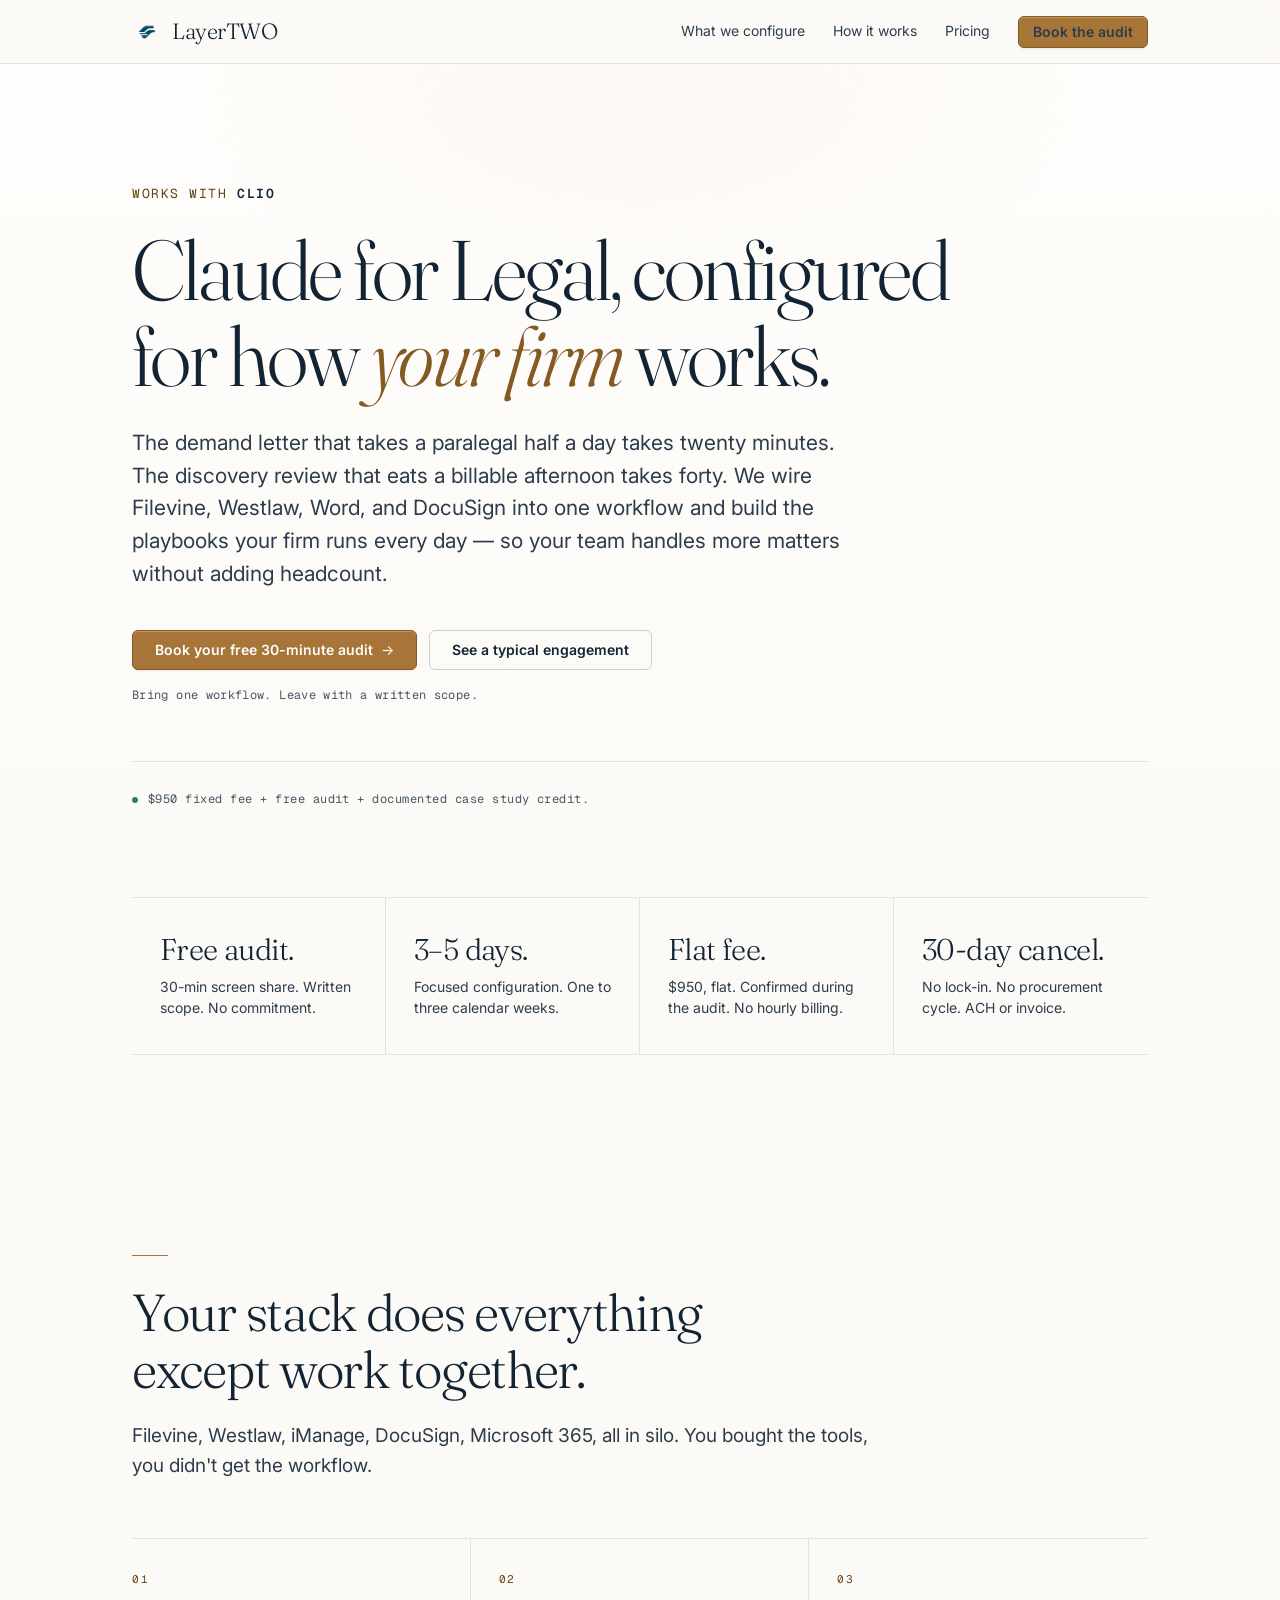
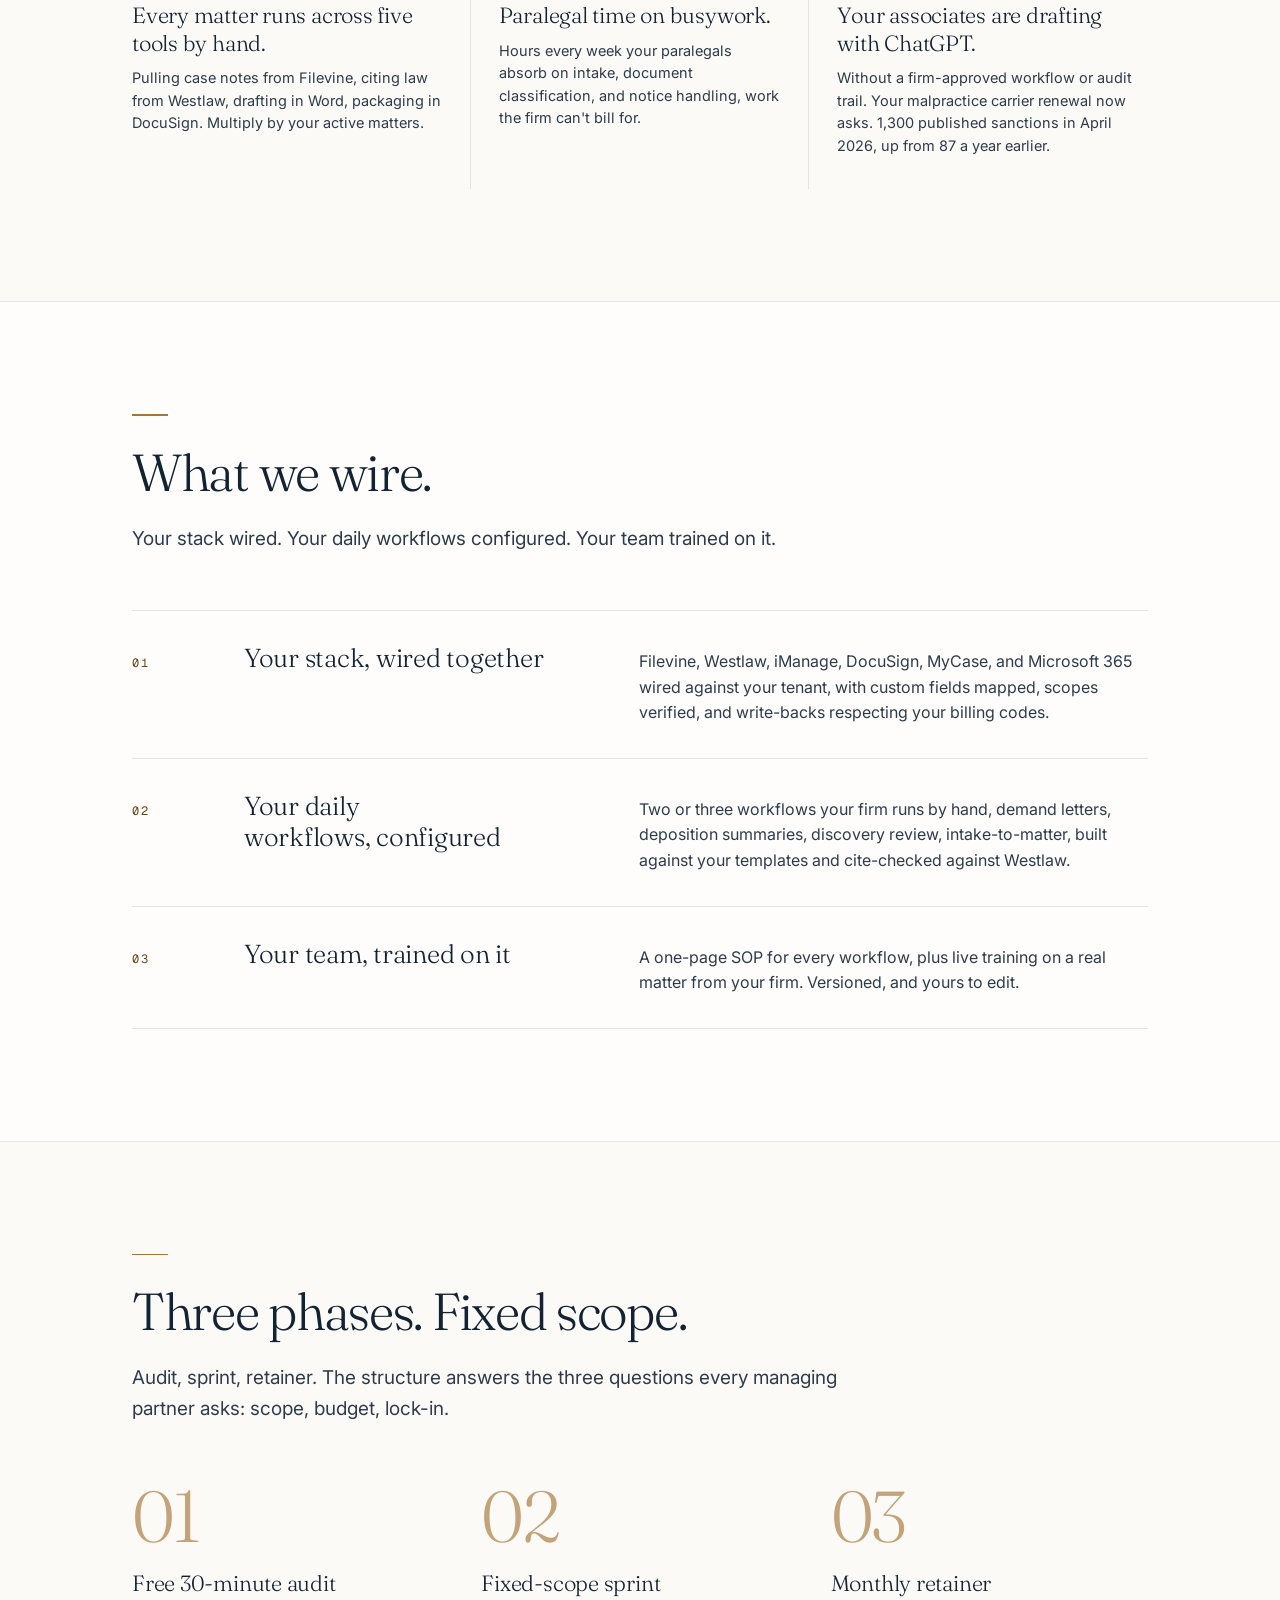
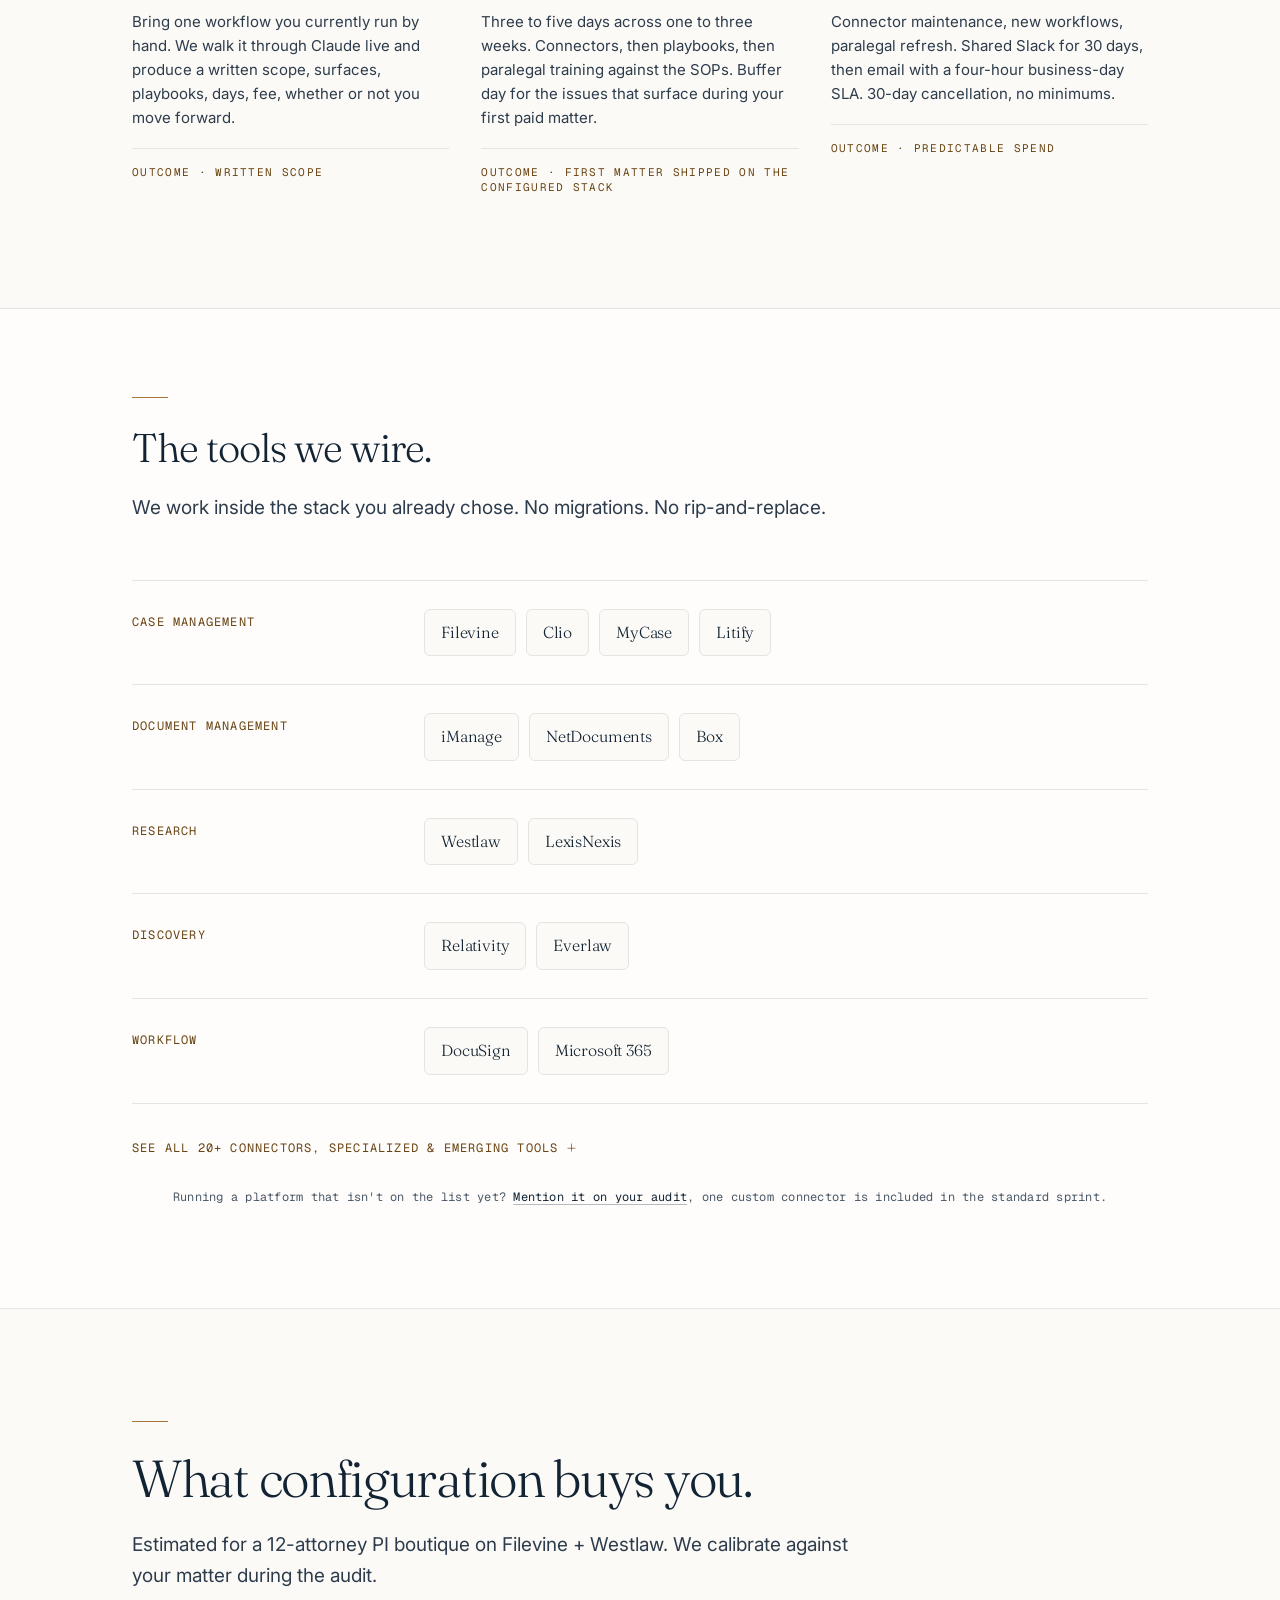
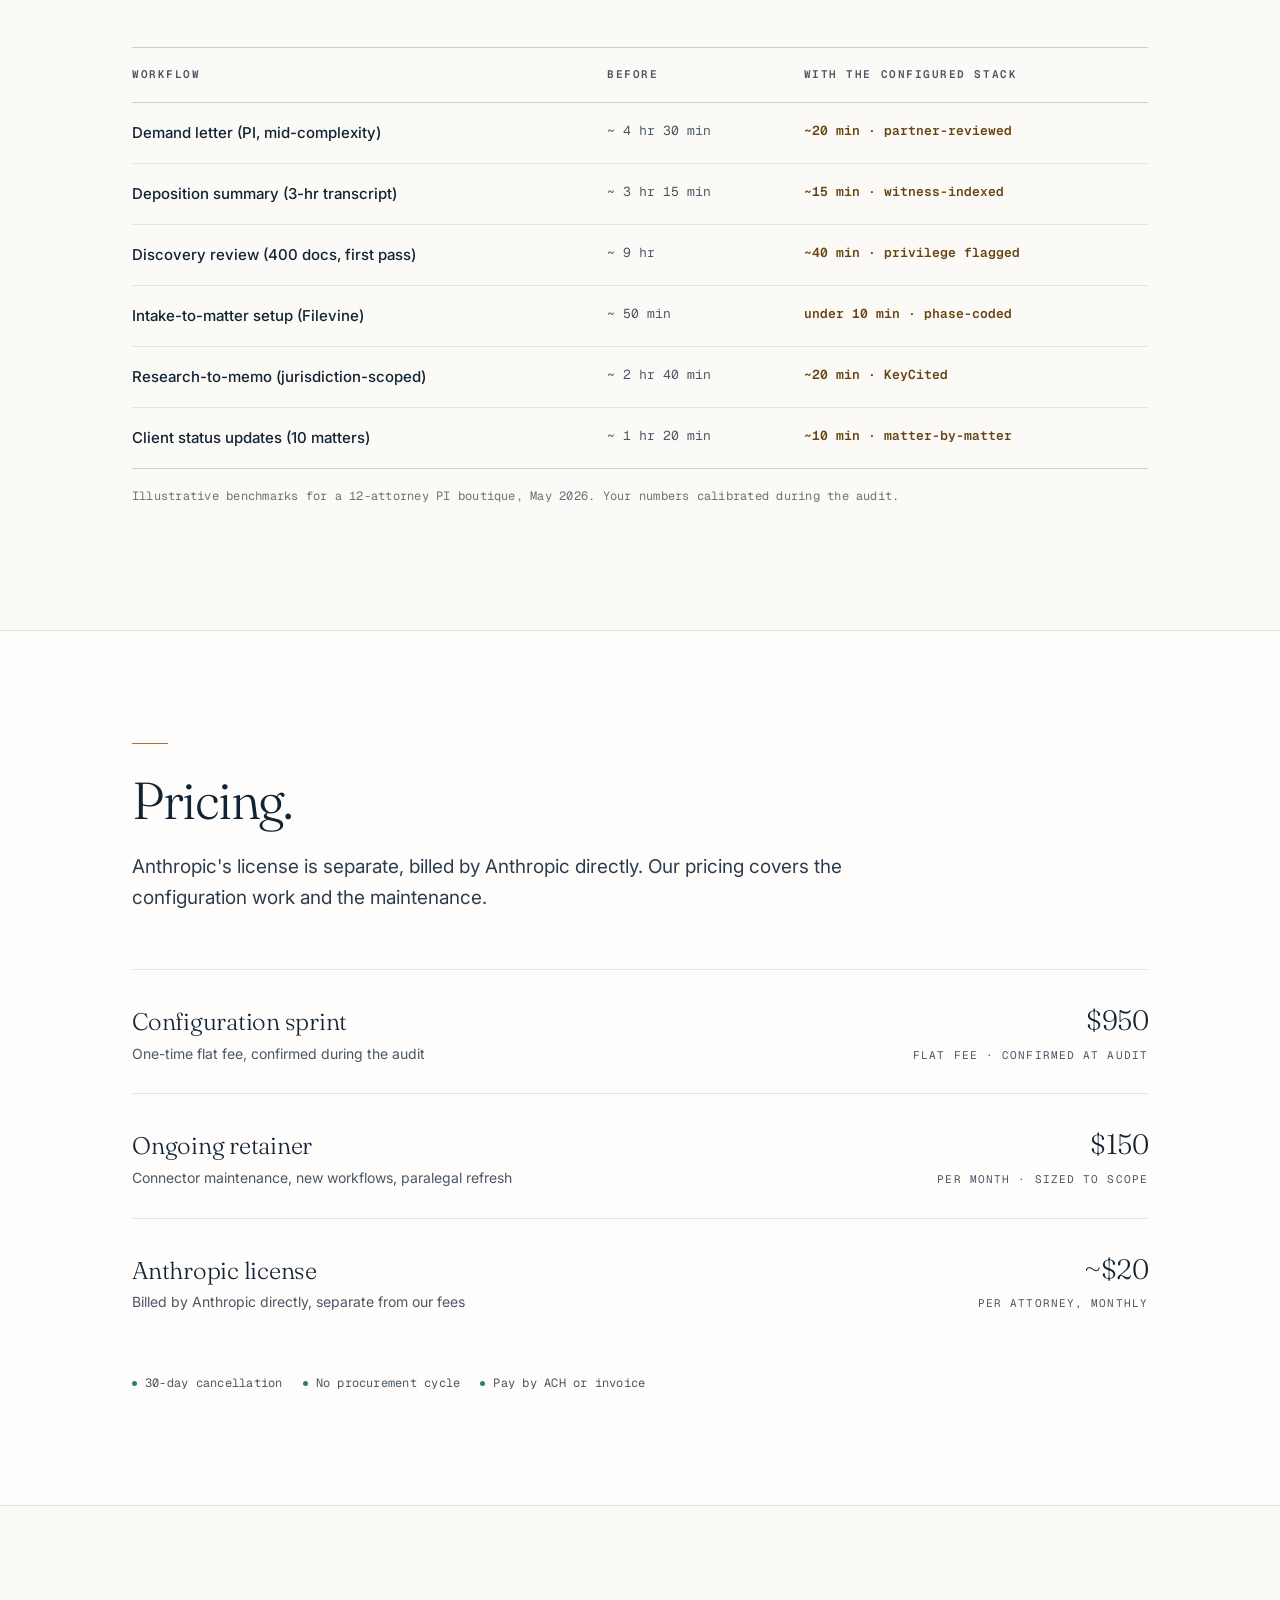
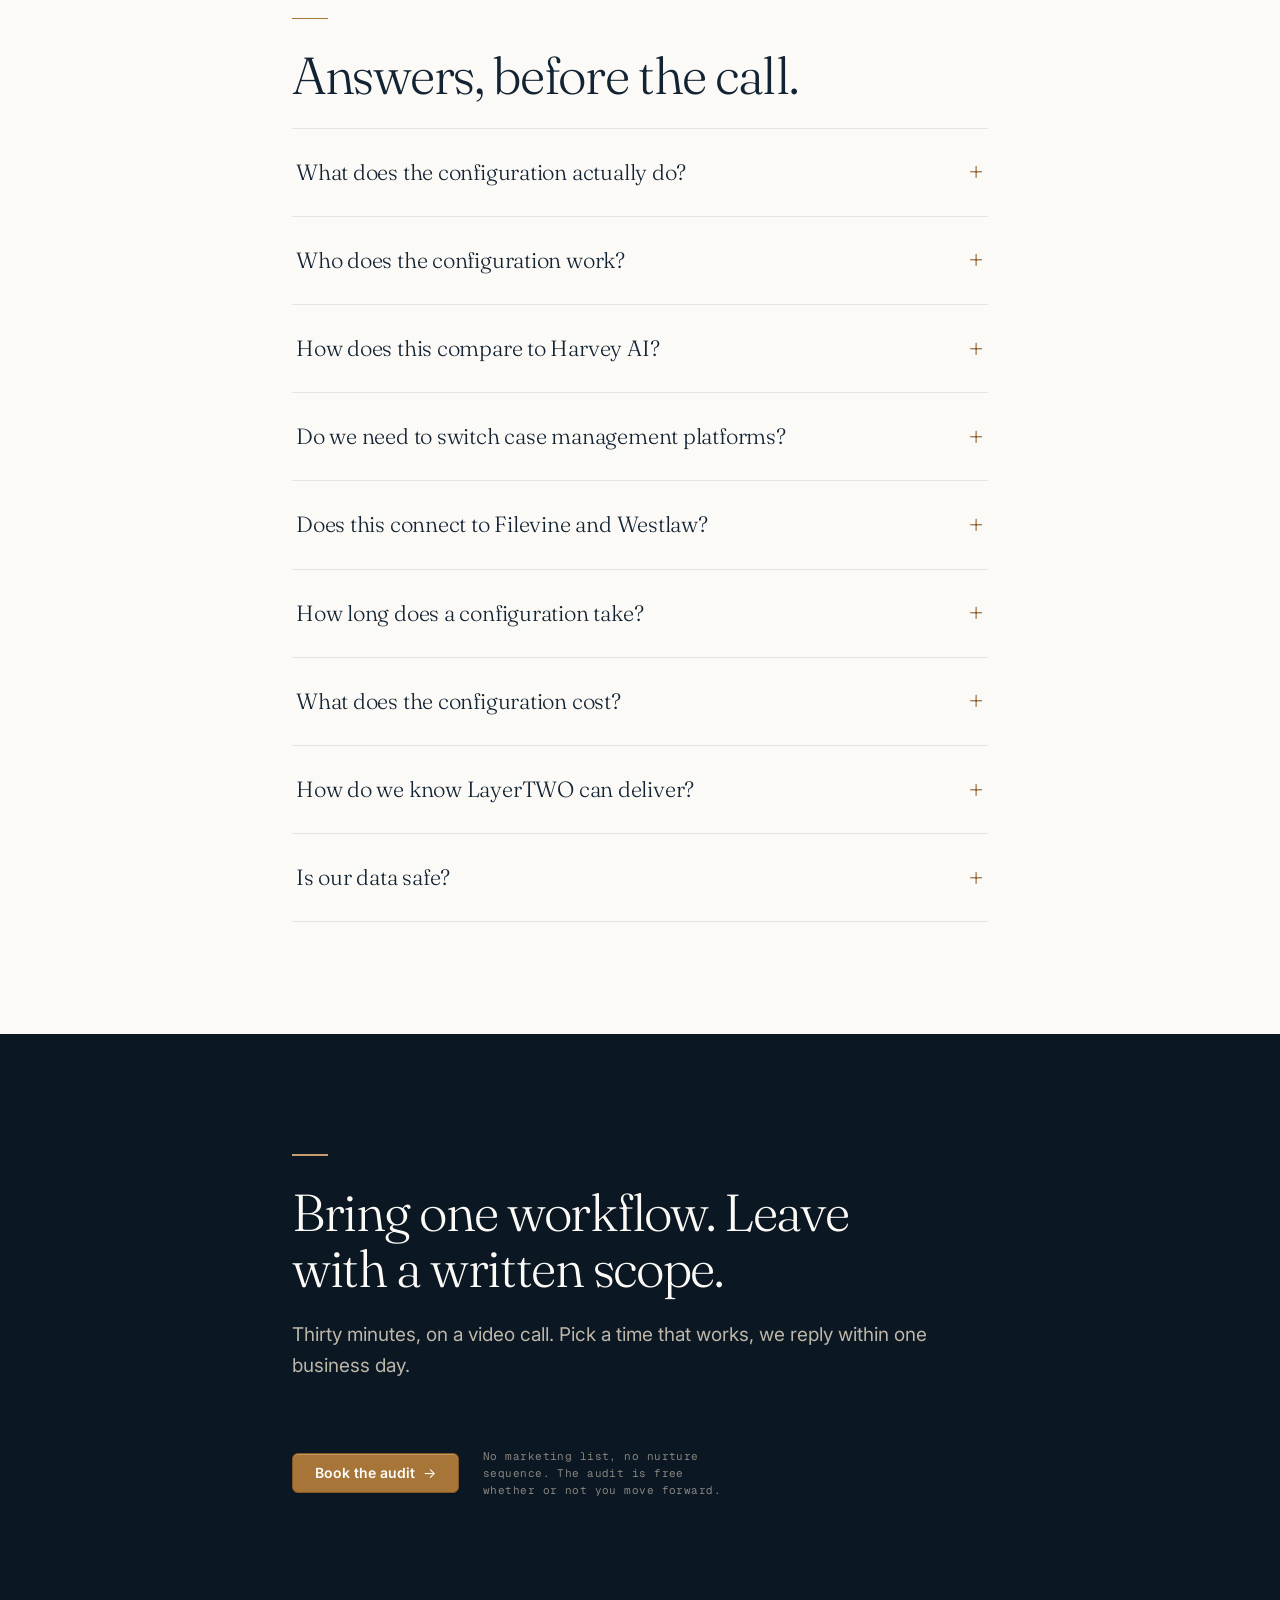
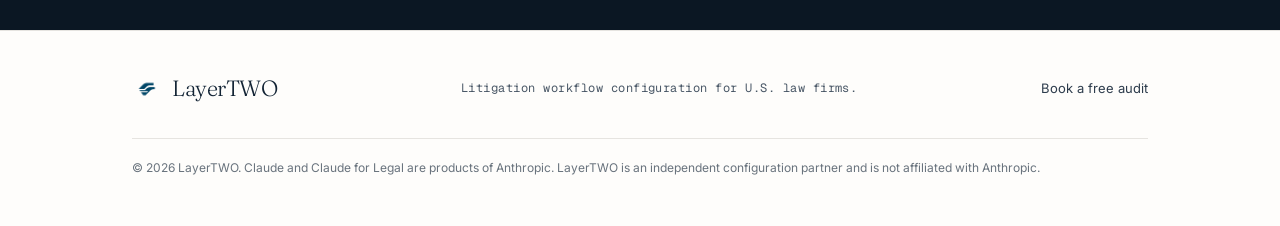
==== index.html @ a4902615 "more copy updates" ====
<!DOCTYPE html>
<html lang="en">
<head>
<meta charset="utf-8">
<meta name="viewport" content="width=device-width, initial-scale=1">

<!-- ============ SEO ============ -->
<title>Claude for Legal · LayerTWO</title>
<meta name="description" content="We configure Filevine, Westlaw, DocuSign, iManage, and Microsoft 365 to run as one workflow for 5–30 attorney firms. Fixed fee. 3–5 days. Free audit.">
<link rel="canonical" href="https://layertwolab.com/">
<link rel="icon" href="assets/Transparent.png" type="image/png">
<link rel="apple-touch-icon" href="assets/TransparentLogo.png">

<!-- Open Graph -->
<meta property="og:type" content="website">
<meta property="og:title" content="Claude Configuration for how your firm works">
<meta property="og:description" content="Five tools, one workflow. We wire your stack and build the playbooks. Fixed fee. Free audit.">
<meta property="og:url" content="https://layertwolab.com/">
<meta property="og:image" content="https://layertwolab.com/assets/Transparent.png">
<meta property="og:site_name" content="LayerTWO">

<!-- Twitter -->
<meta name="twitter:card" content="summary_large_image">
<meta name="twitter:title" content="Claude Configuration for how your firm works">
<meta name="twitter:description" content="Five tools, one workflow. We wire your stack and build the playbooks. Fixed fee. Free audit.">
<meta name="twitter:image" content="https://layertwolab.com/assets/Transparent.png">

<!-- ============ Schema: Service ============ -->
<script type="application/ld+json">
{
  "@context": "https://schema.org",
  "@type": "Service",
  "name": "Litigation workflow configuration",
  "serviceType": "Legal workflow configuration and implementation",
  "provider": { "@type": "Organization", "name": "LayerTWO", "url": "https://layertwolab.com" },
  "areaServed": { "@type": "Country", "name": "United States" },
  "audience": { "@type": "Audience", "audienceType": "U.S. litigation firms, 5–30 attorneys" },
  "description": "Configuration, connector setup, practice-specific playbooks, and paralegal training that wire Filevine, Westlaw, iManage, DocuSign, MyCase, and Microsoft 365 into one workflow.",
  "offers": [
    { "@type": "Offer", "name": "Configuration sprint", "priceSpecification": { "@type": "PriceSpecification", "price": "950", "priceCurrency": "USD" } },
    { "@type": "Offer", "name": "Ongoing retainer", "priceSpecification": { "@type": "UnitPriceSpecification", "minPrice": "150", "maxPrice": "1500", "priceCurrency": "USD", "unitText": "per month" } }
  ]
}
</script>

<!-- ============ Schema: Organization ============ -->
<script type="application/ld+json">
{
  "@context": "https://schema.org",
  "@type": "Organization",
  "name": "LayerTWO",
  "url": "https://layertwolab.com",
  "logo": "https://layertwolab.com/assets/TransparentLogo.png"
}
</script>

<!-- ============ Schema: BreadcrumbList ============ -->
<script type="application/ld+json">
{
  "@context": "https://schema.org",
  "@type": "BreadcrumbList",
  "itemListElement": [
    { "@type": "ListItem", "position": 1, "name": "Home", "item": "https://layertwolab.com/" },
    { "@type": "ListItem", "position": 2, "name": "Litigation workflow configuration", "item": "https://layertwolab.com/" }
  ]
}
</script>

<!-- ============ Schema: FAQPage ============ -->
<script type="application/ld+json">
{
  "@context": "https://schema.org",
  "@type": "FAQPage",
  "mainEntity": [
    { "@type": "Question", "name": "What does the configuration actually do?", "acceptedAnswer": { "@type": "Answer", "text": "We turn Anthropic's $20-per-seat Claude for Legal into a tool your paralegal can run without training: MCP connectors wired into Filevine, Westlaw, iManage, DocuSign, and Microsoft 365; written playbooks for the workflows your firm runs by hand; and a one-page SOP per playbook." } },
    { "@type": "Question", "name": "Who does the configuration work?", "acceptedAnswer": { "@type": "Answer", "text": "We do. We are a configuration shop, not a software reseller. Engagements are scoped, paid by the firm, and run by people who have wired MCP connectors into Filevine and Westlaw before. No procurement cycle, no six-figure statement of work." } },
    { "@type": "Question", "name": "How does this compare to Harvey AI?", "acceptedAnswer": { "@type": "Answer", "text": "Harvey is roughly $1,200 per seat per month and sells into AmLaw 200 firms. Claude for Legal is roughly $20 per seat per month — a 98 percent price collapse — and ships with native MCP connectors small firms can configure. Comparable reasoning. Different economics." } },
    { "@type": "Question", "name": "Do we need to switch case management platforms?", "acceptedAnswer": { "@type": "Answer", "text": "No. Claude reads from your existing Filevine, Clio, MyCase, or Litify through MCP connectors and writes back to the same matter. Nothing migrates. Your matter structure, billing codes, and retention policy stay where they are. We work inside Filevine, Clio, MyCase, or Litify. If you run something else, mention it on the audit — one custom connector is included in the standard sprint." } },
    { "@type": "Question", "name": "Does this connect to Filevine and Westlaw?", "acceptedAnswer": { "@type": "Answer", "text": "Yes. Both ship as native MCP connectors. Filevine surfaces matters, contacts, and custom field data; Westlaw surfaces citations, KeyCite results, and case content. We configure both during the sprint and combine them into playbooks — a Filevine-sourced demand letter, cite-checked against Westlaw, formatted to your template." } },
    { "@type": "Question", "name": "How long does a configuration take?", "acceptedAnswer": { "@type": "Answer", "text": "Three to five focused days, spread across one to three weeks. Day one: audit and connectors. Days two and three: playbooks. Day four: paralegal training against the SOPs. Day five: buffer for the issues that surface during the first paid matter." } },
    { "@type": "Question", "name": "What does the configuration cost?", "acceptedAnswer": { "@type": "Answer", "text": "Configuration sprint: a $950 flat fee, confirmed during the free audit. The Anthropic license is separate (~$20 per attorney per month, billed by Anthropic). Ongoing retainer: $150 to $1,500 per month. 30-day cancellation. No lock-in." } },
    { "@type": "Question", "name": "How do we know LayerTWO can deliver?", "acceptedAnswer": { "@type": "Answer", "text": "We are pre-revenue and honest about it. First 5 firms get the configuration sprint at $950 fixed + a free audit + a documented case study credit. If we don't deliver to the scope agreed during the audit, you don't pay." } },
    { "@type": "Question", "name": "Is our data safe?", "acceptedAnswer": { "@type": "Answer", "text": "Anthropic's enterprise terms exclude your prompts and documents from model training, encrypt data in transit and at rest, and support zero-retention mode. MCP connectors respect folder-level permissions, including ethical walls. We document the access boundaries in the SOP we hand off." } }
  ]
}
</script>

<!-- Fonts + design system -->
<link rel="stylesheet" href="colors_and_type.css">

<style>
  *, *::before, *::after { box-sizing: border-box; }
  html { scroll-behavior: smooth; }
  body { margin: 0; }

  a { color: var(--fg-1); text-decoration: none; }
  a.inline-link { text-decoration: underline; text-decoration-color: oklch(0.25 0.04 250 / 0.3); text-underline-offset: 3px; }
  a.inline-link:hover { text-decoration-color: var(--fg-1); }

  .container { width: 100%; max-width: 1080px; margin: 0 auto; padding: 0 32px; }
  .container-narrow { width: 100%; max-width: 760px; margin: 0 auto; padding: 0 32px; }

  /* ---------- Top nav ---------- */
  .site-nav {
    position: sticky; top: 0; z-index: 50;
    background: oklch(0.985 0.005 85 / 0.85);
    backdrop-filter: saturate(140%) blur(10px);
    -webkit-backdrop-filter: saturate(140%) blur(10px);
    border-bottom: 1px solid var(--border-soft);
  }
  .site-nav .inner {
    display: flex; align-items: center; justify-content: space-between;
    padding: 14px 32px; max-width: 1080px; margin: 0 auto;
  }
  .brand { display: inline-flex; align-items: center; gap: 10px; }
  .brand-logo { width: 30px; height: 30px; border-radius: 6px; display: block; }
  .brand-name {
    font-family: var(--font-serif); font-weight: 300; font-size: 22px;
    letter-spacing: -0.02em; color: var(--fg-1);
  }
  .nav-links { display: flex; align-items: center; gap: 28px; }
  .nav-links a { font-size: 14px; color: var(--fg-2); }
  .nav-links a:hover { color: var(--fg-1); }

  /* ---------- Buttons ---------- */
  .btn {
    display: inline-flex; align-items: center; gap: 8px;
    font-family: var(--font-sans); font-size: 14px; font-weight: 600;
    padding: 12px 22px; border-radius: 6px; cursor: pointer;
    border: 1px solid transparent; transition: all 180ms var(--ease-standard);
    line-height: 1;
  }
  .btn-primary {
    background: var(--brass-500); color: var(--ivory-50);
    border-color: var(--brass-600);
    box-shadow: 0 1px 2px rgba(0,0,0,.08), inset 0 1px 0 oklch(0.85 0.06 70 / .4);
  }
  .btn-primary:hover { background: var(--brass-600); border-color: var(--brass-700); }
  .btn-primary:focus-visible { outline: none; box-shadow: var(--shadow-focus), 0 1px 2px rgba(0,0,0,.08); }
  .btn-ghost { background: transparent; color: var(--fg-1); border-color: var(--border-strong); }
  .btn-ghost:hover { background: var(--muted); }
  .btn-sm { font-size: 13px; padding: 8px 14px; }
  .btn .arrow { font-family: var(--font-sans); font-weight: 400; }

  /* ---------- Hero — single column, typographic ---------- */
  .hero {
    padding: 120px 0 88px;
    position: relative;
    text-align: left;
  }
  .hero::before {
    content: ""; position: absolute; inset: 0;
    background:
      radial-gradient(60% 50% at 50% 0%, oklch(0.92 0.04 70 / 0.18), transparent 60%),
      linear-gradient(180deg, var(--paper) 0%, var(--background) 100%);
    z-index: -1;
  }
  h1.hero-h1 {
    font-family: var(--font-serif); font-weight: 300;
    font-size: clamp(48px, 6.6vw, 88px);
    line-height: 1.02; letter-spacing: -0.03em;
    color: var(--fg-1); margin: 0 0 28px;
    max-width: 17ch; text-wrap: balance;
  }
  h1.hero-h1 em {
    font-style: italic; color: var(--brass-600); font-weight: 300;
  }
  .hero-kicker {
    font-family: var(--font-mono); font-size: 13px;
    letter-spacing: 0.12em; text-transform: uppercase;
    color: var(--brass-700); margin: 0 0 22px;
  }
  .hero-kicker .rotator {
    display: inline-block;
    color: var(--fg-1); font-weight: 600;
    transition: opacity 260ms var(--ease-standard);
  }
  .hero-kicker .rotator.is-fading { opacity: 0; }
  .hero-sub {
    font-size: 21px; line-height: 1.55; color: var(--fg-2);
    max-width: 56ch; margin: 0 0 40px;
  }
  .hero-ctas { display: flex; flex-wrap: wrap; gap: 12px; align-items: center; }
  .hero-cta-note {
    margin: 16px 0 0;
    font-family: var(--font-mono); font-size: 12px;
    color: var(--fg-3); letter-spacing: 0.03em;
  }
  .hero-trust {
    margin-top: 56px;
    padding-top: 28px;
    border-top: 1px solid var(--border-soft);
    font-family: var(--font-mono); font-size: 12px;
    color: var(--fg-3); letter-spacing: 0.04em;
    display: flex; gap: 10px; align-items: center; flex-wrap: wrap;
  }
  .hero-trust .pip { width: 6px; height: 6px; background: var(--emerald-500); border-radius: 50%; }

  /* ---------- Quiet stat strip ---------- */
  .stats {
    padding: 0 0 88px;
  }
  .stats .grid {
    display: grid; grid-template-columns: repeat(4, 1fr);
    gap: 0;
    border-top: 1px solid var(--border-soft);
    border-bottom: 1px solid var(--border-soft);
  }
  .stat {
    padding: 36px 28px;
    border-right: 1px solid var(--border-soft);
    display: flex; flex-direction: column; gap: 10px;
  }
  .stat:last-child { border-right: 0; }
  .stat-num {
    font-family: var(--font-serif); font-weight: 300;
    font-size: 56px; line-height: 1; letter-spacing: -0.03em;
    color: var(--fg-1);
  }
  .stat-num .unit { font-size: 22px; color: var(--brass-600); margin-left: 4px; }
  .stat-title {
    font-family: var(--font-serif); font-weight: 300;
    font-size: 30px; line-height: 1.05; letter-spacing: -0.02em;
    color: var(--fg-1);
  }
  .stat-label { font-size: 14px; line-height: 1.5; color: var(--fg-2); max-width: 26ch; }

  /* ---------- Section header ---------- */
  section { padding: 112px 0; }
  .section-mark {
    width: 36px; height: 1.5px;
    background: var(--brass-500);
    margin-bottom: 28px;
  }
  h2.section-h {
    font-family: var(--font-serif); font-weight: 300;
    font-size: clamp(34px, 4.2vw, 52px); line-height: 1.08;
    letter-spacing: -0.025em; color: var(--fg-1);
    margin: 0 0 24px; max-width: 22ch;
    text-wrap: balance;
  }
  .section-sub {
    font-size: 19px; line-height: 1.6; color: var(--fg-2);
    max-width: 60ch; margin: 0 0 56px;
  }

  /* ---------- Pain ---------- */
  #problem .pain-text p {
    font-size: 19px; line-height: 1.6; color: var(--fg-2);
    margin: 0 0 56px; max-width: 64ch;
  }
  .pain-list {
    display: grid; grid-template-columns: repeat(3, 1fr); gap: 0;
    border-top: 1px solid var(--border-soft);
    list-style: none; margin: 0; padding: 0;
  }
  .pain-item {
    padding: 32px 28px;
    border-right: 1px solid var(--border-soft);
  }
  .pain-item:first-child { padding-left: 0; }
  .pain-item:last-child { border-right: 0; padding-right: 0; }
  .pain-item .num {
    font-family: var(--font-mono); font-size: 11px;
    color: var(--brass-700); letter-spacing: 0.14em;
    text-transform: uppercase; margin-bottom: 14px;
  }
  .pain-item h4 {
    font-family: var(--font-serif); font-weight: 300;
    font-size: 22px; line-height: 1.25; letter-spacing: -0.01em;
    color: var(--fg-1); margin: 0 0 10px;
  }
  .pain-item p {
    font-size: 14.5px; line-height: 1.55; color: var(--fg-2); margin: 0;
  }

  /* ---------- What we configure ---------- */
  #what { background: var(--paper); border-top: 1px solid var(--border-soft); border-bottom: 1px solid var(--border-soft); }
  .config-list {
    display: flex; flex-direction: column;
    border-top: 1px solid var(--border-soft);
  }
  .config-row {
    display: grid; grid-template-columns: 80px 1fr 1.4fr;
    gap: 32px;
    padding: 32px 0;
    border-bottom: 1px solid var(--border-soft);
    align-items: baseline;
  }
  .config-row .num {
    font-family: var(--font-mono); font-size: 12px;
    color: var(--brass-700); letter-spacing: 0.14em;
    text-transform: uppercase; padding-top: 6px;
  }
  .config-row h3 {
    font-family: var(--font-serif); font-weight: 300;
    font-size: 26px; line-height: 1.2; letter-spacing: -0.01em;
    color: var(--fg-1); margin: 0;
    text-wrap: balance;
  }
  .config-row p {
    font-size: 16px; line-height: 1.6; color: var(--fg-2); margin: 0;
  }

  /* ---------- How it works ---------- */
  .steps {
    display: grid; grid-template-columns: repeat(3, 1fr); gap: 32px;
  }
  .step { padding: 0; }
  .step-num {
    font-family: var(--font-serif); font-weight: 300;
    font-size: 72px; line-height: 1; color: var(--brass-500);
    letter-spacing: -0.03em; opacity: 0.65;
    margin-bottom: 18px;
  }
  .step h3 {
    font-family: var(--font-serif); font-weight: 300; font-size: 22px;
    line-height: 1.25; letter-spacing: -0.01em;
    margin: 0 0 12px; color: var(--fg-1);
  }
  .step p {
    font-size: 15px; line-height: 1.6; color: var(--fg-2); margin: 0 0 18px;
  }
  .step .meta {
    font-family: var(--font-mono); font-size: 11px;
    text-transform: uppercase; letter-spacing: 0.12em; color: var(--brass-700);
    padding-top: 16px; border-top: 1px solid var(--border-soft);
  }

  /* ---------- Stacks / connectors ---------- */
  #stacks { padding: 88px 0; background: var(--paper); border-top: 1px solid var(--border-soft); border-bottom: 1px solid var(--border-soft); }
  .connector-groups {
    display: flex; flex-direction: column;
    margin: 24px 0 28px;
  }
  .connector-group {
    display: grid; grid-template-columns: 260px 1fr; gap: 32px;
    padding: 28px 0;
    border-top: 1px solid var(--border-soft);
    align-items: start;
  }
  .connector-group:last-child { border-bottom: 1px solid var(--border-soft); }
  .connector-cat {
    font-family: var(--font-mono); font-size: 12px;
    text-transform: uppercase; letter-spacing: 0.1em;
    color: var(--brass-700); line-height: 1.5; padding-top: 4px;
  }
  .connector-tiles { display: flex; flex-wrap: wrap; gap: 10px; }
  .connector-tiles .pill {
    font-family: var(--font-serif); font-weight: 300; font-size: 16px;
    color: var(--fg-1); letter-spacing: -0.01em;
    padding: 10px 16px; border-radius: 6px;
    border: 1px solid var(--border-soft); background: var(--background);
  }
  .more-connectors { margin: 4px 0 28px; }
  .more-connectors > summary {
    list-style: none; cursor: pointer;
    display: inline-flex; align-items: center; gap: 8px;
    font-family: var(--font-mono); font-size: 12px;
    text-transform: uppercase; letter-spacing: 0.1em;
    color: var(--brass-700);
  }
  .more-connectors > summary::-webkit-details-marker { display: none; }
  .more-connectors > summary::after {
    content: "+"; font-family: var(--font-serif); font-weight: 300;
    font-size: 20px; line-height: 1; color: var(--brass-600);
  }
  .more-connectors[open] > summary::after { content: "−"; }
  .more-connectors .more-intro {
    font-family: var(--font-mono); font-size: 12px; color: var(--fg-3);
    letter-spacing: 0.02em; line-height: 1.55; margin: 18px 0 0; max-width: 64ch;
  }
  .more-connectors .connector-groups { margin: 12px 0 0; }
  .stack-note {
    font-family: var(--font-mono); font-size: 12px; color: var(--fg-3);
    text-align: center; letter-spacing: 0.02em;
  }
  .stack-note a { color: var(--fg-1); text-decoration: underline; text-decoration-color: oklch(0.25 0.04 250 / 0.3); text-underline-offset: 3px; }

  /* ---------- Before / after ---------- */
  .ba-table {
    width: 100%; border-collapse: collapse;
    background: transparent; border-top: 1px solid var(--border);
    border-bottom: 1px solid var(--border);
  }
  .ba-table th, .ba-table td {
    text-align: left; padding: 18px 0; vertical-align: top;
    border-bottom: 1px solid var(--border-soft);
  }
  .ba-table th:not(:first-child), .ba-table td:not(:first-child) { padding-left: 24px; }
  .ba-table thead th {
    font-family: var(--font-mono); font-size: 11px;
    text-transform: uppercase; letter-spacing: 0.14em;
    color: var(--fg-3); font-weight: 600; border-bottom: 1px solid var(--border);
  }
  .ba-table tbody tr:last-child td { border-bottom: 0; }
  .ba-workflow { font-weight: 500; color: var(--fg-1); font-size: 15px; }
  .ba-before { color: var(--fg-3); font-family: var(--font-mono); font-size: 13px; }
  .ba-after  { color: var(--brass-700); font-family: var(--font-mono); font-size: 13px; font-weight: 600; }
  .ba-note { font-family: var(--font-mono); font-size: 12px; color: var(--fg-muted); margin-top: 18px; letter-spacing: 0.02em; }

  /* ---------- Pricing ---------- */
  #pricing { background: var(--paper); border-top: 1px solid var(--border-soft); border-bottom: 1px solid var(--border-soft); }
  .price-list {
    border-top: 1px solid var(--border-soft);
  }
  .price-row {
    display: grid; grid-template-columns: 1.4fr 1fr;
    padding: 28px 0;
    border-bottom: 1px solid var(--border-soft);
    align-items: baseline; gap: 24px;
  }
  .price-row:last-child { border-bottom: 0; }
  .price-name {
    font-family: var(--font-serif); font-weight: 300; font-size: 24px;
    line-height: 1.2; letter-spacing: -0.01em;
    color: var(--fg-1); margin: 0 0 6px;
  }
  .price-desc { font-size: 14px; color: var(--fg-3); }
  .price-num {
    font-family: var(--font-serif); font-weight: 300; font-size: 28px;
    color: var(--fg-1); letter-spacing: -0.02em; white-space: nowrap;
    text-align: right;
  }
  .price-unit { font-family: var(--font-mono); font-size: 11px; color: var(--fg-3); text-transform: uppercase; letter-spacing: 0.1em; text-align: right; margin-top: 4px; }
  .pricing-fine {
    margin-top: 32px; font-family: var(--font-mono); font-size: 12px;
    color: var(--fg-3); letter-spacing: 0.02em;
    display: flex; gap: 20px; flex-wrap: wrap;
  }
  .pricing-fine span { display: inline-flex; align-items: center; gap: 8px; }
  .pricing-fine .pip { width: 5px; height: 5px; border-radius: 50%; background: var(--emerald-500); }

  /* ---------- FAQ ---------- */
  .faq details {
    border-top: 1px solid var(--border-soft);
    padding: 26px 4px;
  }
  .faq details:last-of-type { border-bottom: 1px solid var(--border-soft); }
  .faq summary {
    list-style: none; cursor: pointer;
    display: flex; justify-content: space-between; align-items: center; gap: 16px;
    font-family: var(--font-serif); font-weight: 300; font-size: 22px;
    letter-spacing: -0.01em; color: var(--fg-1);
  }
  .faq summary::-webkit-details-marker { display: none; }
  .faq summary::after {
    content: "+"; font-family: var(--font-serif); font-weight: 300;
    font-size: 30px; line-height: 1; color: var(--brass-600);
    transition: transform 180ms var(--ease-standard);
  }
  .faq details[open] summary::after { content: "−"; }
  .faq details p {
    font-size: 16px; line-height: 1.65; color: var(--fg-2);
    margin: 14px 0 0; max-width: 70ch;
  }

  /* ---------- CTA / Book ---------- */
  #book { background: var(--navy-500); color: var(--ivory-100); padding: 120px 0; }
  #book h2 { color: var(--ivory-100); }
  #book .section-sub { color: oklch(0.78 0.02 85); }
  #book .section-mark { background: var(--brass-300); }
  .book-foot {
    display: flex; align-items: center; gap: 24px; margin-top: 16px; flex-wrap: wrap;
  }
  .book-foot .small {
    font-family: var(--font-mono); font-size: 11px;
    color: oklch(0.62 0.01 85); letter-spacing: 0.04em;
    max-width: 36ch; line-height: 1.55;
  }

  /* ---------- Footer ---------- */
  footer.site-foot {
    background: var(--paper); border-top: 1px solid var(--border-soft);
    padding: 36px 0;
  }
  footer.site-foot .inner {
    display: flex; justify-content: space-between; align-items: center; gap: 24px;
    flex-wrap: wrap;
  }
  .foot-tag {
    font-family: var(--font-mono); font-size: 12px; color: var(--fg-3);
    letter-spacing: 0.04em;
  }
  .foot-links { display: flex; gap: 22px; }
  .foot-links a { font-size: 13px; color: var(--fg-2); }
  .foot-disclaimer {
    border-top: 1px solid var(--border-soft); margin-top: 28px; padding-top: 20px;
    font-size: 12px; line-height: 1.55; color: var(--fg-muted);
  }

  /* ---------- Responsive ---------- */
  @media (max-width: 900px) {
    section { padding: 80px 0; }
    .hero { padding: 72px 0 56px; }
    h1.hero-h1 { max-width: 100%; }
    .stats .grid { grid-template-columns: 1fr; }
    .stat { border-right: 0; border-bottom: 1px solid var(--border-soft); }
    .stat:last-child { border-bottom: 0; }
    .pain-list { grid-template-columns: 1fr; border-top: 0; }
    .pain-item { border-right: 0; border-bottom: 1px solid var(--border-soft); padding: 24px 0; }
    .pain-item:last-child { border-bottom: 0; }
    .config-row { grid-template-columns: 60px 1fr; gap: 16px; }
    .config-row p { grid-column: span 2; }
    .steps { grid-template-columns: 1fr; gap: 48px; }
    .connector-group { grid-template-columns: 1fr; gap: 14px; }
    .price-row { grid-template-columns: 1fr; gap: 6px; }
    .price-num, .price-unit { text-align: left; }
    .ba-table th:nth-child(2), .ba-table td:nth-child(2) { display: none; }
    .nav-links a:not(.btn) { display: none; }
    .container, .container-narrow { padding: 0 20px; }
    .site-nav .inner { padding: 12px 20px; }
    #book { padding: 80px 0; }
  }
</style>

<!-- PostHog analytics -->
<script>
    !function(t,e){var o,n,p,r;e.__SV||(window.posthog && window.posthog.__loaded)||(window.posthog=e,e._i=[],e.init=function(i,s,a){function g(t,e){var o=e.split(".");2==o.length&&(t=t[o[0]],e=o[1]),t[e]=function(){t.push([e].concat(Array.prototype.slice.call(arguments,0)))}}(p=t.createElement("script")).type="text/javascript",p.crossOrigin="anonymous",p.async=!0,p.src=s.api_host.replace(".i.posthog.com","-assets.i.posthog.com")+"/static/array.js",(r=t.getElementsByTagName("script")[0]).parentNode.insertBefore(p,r);var u=e;for(void 0!==a?u=e[a]=[]:a="posthog",u.people=u.people||[],u.toString=function(t){var e="posthog";return"posthog"!==a&&(e+="."+a),t||(e+=" (stub)"),e},u.people.toString=function(){return u.toString(1)+".people (stub)"},o="Mi Ri init Vi Gi Rr Wi Ji Bi capture calculateEventProperties tn register register_once register_for_session unregister unregister_for_session an getFeatureFlag getFeatureFlagPayload getFeatureFlagResult isFeatureEnabled reloadFeatureFlags updateFlags updateEarlyAccessFeatureEnrollment getEarlyAccessFeatures on onFeatureFlags onSurveysLoaded onSessionId getSurveys getActiveMatchingSurveys renderSurvey displaySurvey cancelPendingSurvey canRenderSurvey canRenderSurveyAsync un identify setPersonProperties group resetGroups setPersonPropertiesForFlags resetPersonPropertiesForFlags setGroupPropertiesForFlags resetGroupPropertiesForFlags reset setIdentity clearIdentity get_distinct_id getGroups get_session_id get_session_replay_url alias set_config startSessionRecording stopSessionRecording sessionRecordingStarted captureException addExceptionStep captureLog startExceptionAutocapture stopExceptionAutocapture loadToolbar get_property getSessionProperty nn Xi createPersonProfile setInternalOrTestUser sn Hi cn opt_in_capturing opt_out_capturing has_opted_in_capturing has_opted_out_capturing get_explicit_consent_status is_capturing clear_opt_in_out_capturing Ki debug Lr rn getPageViewId captureTraceFeedback captureTraceMetric Di".split(" "),n=0;n<o.length;n++)g(u,o[n]);e._i.push([i,s,a])},e.__SV=1)}(document,window.posthog||[]);
    posthog.init('phc_nw96c37YfKzUNJXPJCf8eE5BgDKAuSkrhLrcvzyV47q2', {
        api_host: 'https://us.i.posthog.com',
        defaults: '2026-01-30',
        person_profiles: 'always',          // profiles + person props for EVERY visitor, not just identified
        autocapture: true,                  // auto-track all clicks, inputs, form submits
        capture_pageview: true,             // track pageviews
        capture_pageleave: true,            // track when they leave + time on page
        capture_performance: true,          // web vitals + network performance
        enable_heatmaps: true,              // click/scroll/rage-click heatmaps
        session_recording: {
            maskAllInputs: false,           // record input contents
        },
        disable_session_recording: false,   // enable replay (also flip it on in project settings)
    })
</script>
</head>
<body>

<!-- ================== NAV ================== -->
<header class="site-nav">
  <div class="inner">
    <a class="brand" href="#">
      <img class="brand-logo" src="assets/TransparentLogo.png" alt="LayerTWO logo">
      <span class="brand-name">LayerTWO</span>
    </a>
    <nav class="nav-links" aria-label="Primary">
      <a href="#what">What we configure</a>
      <a href="#how">How it works</a>
      <a href="#pricing">Pricing</a>
      <a href="https://calendar.app.google/dvEqY95HV8xJ2fUA7" target="_blank" rel="noopener" class="btn btn-primary btn-sm">Book the audit</a>
    </nav>
  </div>
</header>

<main>

<!-- ================== HERO ================== -->
<section class="hero" aria-labelledby="hero-h1">
  <div class="container">
    <p class="hero-kicker">Works with <span class="rotator" id="tool-rotator">Filevine</span></p>
    <h1 class="hero-h1" id="hero-h1">
      Claude for Legal, configured for how <em>your firm</em> works.
    </h1>
    <p class="hero-sub">
      The demand letter that takes a paralegal half a day takes twenty minutes. The discovery review that eats a billable afternoon takes forty. We wire Filevine, Westlaw, Word, and DocuSign into one workflow and build the playbooks your firm runs every day — so your team handles more matters without adding headcount. 
    </p>

    <div class="hero-ctas">
      <a class="btn btn-primary" href="https://calendar.app.google/dvEqY95HV8xJ2fUA7" target="_blank" rel="noopener">Book your free 30-minute audit <span class="arrow">&rarr;</span></a>
      <a class="btn btn-ghost" href="#how">See a typical engagement</a>
    </div>
    <p class="hero-cta-note">Bring one workflow. Leave with a written scope.</p>

    <div class="hero-trust">
      <span class="pip" aria-hidden="true"></span>
      <span>$950 fixed fee + free audit + documented case study credit.</span>
    </div>
  </div>
</section>

<!-- ================== STAT STRIP ================== -->
<section class="stats" aria-label="At a glance">
  <div class="container">
    <div class="grid">
      <div class="stat">
        <div class="stat-title">Free audit.</div>
        <div class="stat-label">30-min screen share. Written scope. No commitment.</div>
      </div>
      <div class="stat">
        <div class="stat-title">3&ndash;5 days.</div>
        <div class="stat-label">Focused configuration. One to three calendar weeks.</div>
      </div>
      <div class="stat">
        <div class="stat-title">Flat fee.</div>
        <div class="stat-label">$950, flat. Confirmed during the audit. No hourly billing.</div>
      </div>
      <div class="stat">
        <div class="stat-title">30-day cancel.</div>
        <div class="stat-label">No lock-in. No procurement cycle. ACH or invoice.</div>
      </div>
    </div>
  </div>
</section>

<!-- ================== PAIN ================== -->
<section id="problem" aria-labelledby="problem-h">
  <div class="container">
    <div class="section-mark"></div>
    <h2 class="section-h" id="problem-h">Your stack does everything except work together.</h2>
    <div class="pain-text">
      <p>
        Filevine, Westlaw, iManage, DocuSign, Microsoft 365, all in silo. You bought the tools, you didn't get the workflow.
      </p>
    </div>
    <ul class="pain-list">
      <li class="pain-item">
        <div class="num">01</div>
        <h4>Every matter runs across five tools by hand.</h4>
        <p>Pulling case notes from Filevine, citing law from Westlaw, drafting in Word, packaging in DocuSign. Multiply by your active matters.</p>
      </li>
      <li class="pain-item">
        <div class="num">02</div>
        <h4>Paralegal time on busywork.</h4>
        <p>Hours every week your paralegals absorb on intake, document classification, and notice handling, work the firm can't bill for.</p>
      </li>
      <li class="pain-item">
        <div class="num">03</div>
        <h4>Your associates are drafting with ChatGPT.</h4>
        <p>Without a firm-approved workflow or audit trail. Your malpractice carrier renewal now asks. 1,300 published sanctions in April 2026, up from 87 a year earlier.</p>
      </li>
    </ul>
  </div>
</section>

<!-- ================== WHAT WE CONFIGURE ================== -->
<section id="what">
  <div class="container">
    <div class="section-mark"></div>
    <h2 class="section-h">What we wire.</h2>
    <p class="section-sub">
      Your stack wired. Your daily workflows configured. Your team trained on it.
    </p>
    <div class="config-list">
      <div class="config-row">
        <div class="num">01</div>
        <h3>Your stack, wired together</h3>
        <p>Filevine, Westlaw, iManage, DocuSign, MyCase, and Microsoft 365 wired against your tenant, with custom fields mapped, scopes verified, and write-backs respecting your billing codes.</p>
      </div>
      <div class="config-row">
        <div class="num">02</div>
        <h3>Your daily workflows, configured</h3>
        <p>Two or three workflows your firm runs by hand, demand letters, deposition summaries, discovery review, intake-to-matter, built against your templates and cite-checked against Westlaw.</p>
      </div>
      <div class="config-row">
        <div class="num">03</div>
        <h3>Your team, trained on it</h3>
        <p>A one-page SOP for every workflow, plus live training on a real matter from your firm. Versioned, and yours to edit.</p>
      </div>
    </div>
  </div>
</section>

<!-- ================== HOW IT WORKS ================== -->
<section id="how">
  <div class="container">
    <div class="section-mark"></div>
    <h2 class="section-h">Three phases. Fixed scope.</h2>
    <p class="section-sub">
      Audit, sprint, retainer. The structure answers the three questions every managing partner asks: scope, budget, lock-in.
    </p>

    <div class="steps">
      <div class="step">
        <div class="step-num">01</div>
        <h3>Free 30-minute audit</h3>
        <p>Bring one workflow you currently run by hand. We walk it through Claude live and produce a written scope, surfaces, playbooks, days, fee, whether or not you move forward.</p>
        <div class="meta">Outcome &middot; written scope</div>
      </div>
      <div class="step">
        <div class="step-num">02</div>
        <h3>Fixed-scope sprint</h3>
        <p>Three to five days across one to three weeks. Connectors, then playbooks, then paralegal training against the SOPs. Buffer day for the issues that surface during your first paid matter.</p>
        <div class="meta">Outcome &middot; first matter shipped on the configured stack</div>
      </div>
      <div class="step">
        <div class="step-num">03</div>
        <h3>Monthly retainer</h3>
        <p>Connector maintenance, new workflows, paralegal refresh. Shared Slack for 30 days, then email with a four-hour business-day SLA. 30-day cancellation, no minimums.</p>
        <div class="meta">Outcome &middot; predictable spend</div>
      </div>
    </div>
  </div>
</section>

<!-- ================== STACKS ================== -->
<section id="stacks">
  <div class="container">
    <div class="section-mark"></div>
    <h2 class="section-h" style="font-size: clamp(28px, 3.4vw, 40px); max-width: 36ch;">The tools we wire.</h2>
    <p class="section-sub">We work inside the stack you already chose. No migrations. No rip-and-replace.</p>
    <div class="connector-groups">
      <div class="connector-group">
        <div class="connector-cat">Case management</div>
        <div class="connector-tiles">
          <span class="pill">Filevine</span>
          <span class="pill">Clio</span>
          <span class="pill">MyCase</span>
          <span class="pill">Litify</span>
        </div>
      </div>
      <div class="connector-group">
        <div class="connector-cat">Document management</div>
        <div class="connector-tiles">
          <span class="pill">iManage</span>
          <span class="pill">NetDocuments</span>
          <span class="pill">Box</span>
        </div>
      </div>
      <div class="connector-group">
        <div class="connector-cat">Research</div>
        <div class="connector-tiles">
          <span class="pill">Westlaw</span>
          <span class="pill">LexisNexis</span>
        </div>
      </div>
      <div class="connector-group">
        <div class="connector-cat">Discovery</div>
        <div class="connector-tiles">
          <span class="pill">Relativity</span>
          <span class="pill">Everlaw</span>
        </div>
      </div>
      <div class="connector-group">
        <div class="connector-cat">Workflow</div>
        <div class="connector-tiles">
          <span class="pill">DocuSign</span>
          <span class="pill">Microsoft 365</span>
        </div>
      </div>
    </div>

    <details class="more-connectors">
      <summary>See all 20+ connectors, specialized &amp; emerging tools</summary>
      <p class="more-intro">Beyond the core stack above, the platform supports specialized contract, eDiscovery, research, and access-to-justice tools. We wire any of these on request, just name yours during the audit.</p>
      <div class="connector-groups">
        <div class="connector-group">
          <div class="connector-cat">Contract &amp; document</div>
          <div class="connector-tiles">
            <span class="pill">Ironclad</span>
            <span class="pill">Definely</span>
          </div>
        </div>
        <div class="connector-group">
          <div class="connector-cat">Litigation &amp; eDiscovery</div>
          <div class="connector-tiles">
            <span class="pill">Consilio</span>
          </div>
        </div>
        <div class="connector-group">
          <div class="connector-cat">Deal &amp; transaction</div>
          <div class="connector-tiles">
            <span class="pill">Datasite</span>
          </div>
        </div>
        <div class="connector-group">
          <div class="connector-cat">Research &amp; analytics</div>
          <div class="connector-tiles">
            <span class="pill">CoCounsel Legal</span>
            <span class="pill">Trellis</span>
            <span class="pill">Solve Intelligence</span>
            <span class="pill">Midpage</span>
            <span class="pill">Descrybe</span>
            <span class="pill">Legal Data Hunter</span>
            <span class="pill">Lawve AI</span>
          </div>
        </div>
        <div class="connector-group">
          <div class="connector-cat">Public service &amp; access to justice</div>
          <div class="connector-tiles">
            <span class="pill">CourtListener (Free Law Project)</span>
            <span class="pill">Courtroom5</span>
            <span class="pill">BoardWise</span>
          </div>
        </div>
      </div>
    </details>

    <p class="stack-note">Running a platform that isn't on the list yet? <a href="https://calendar.app.google/dvEqY95HV8xJ2fUA7" target="_blank" rel="noopener">Mention it on your audit</a>, one custom connector is included in the standard sprint.</p>
  </div>
</section>

<!-- ================== BEFORE / AFTER ================== -->
<section id="compression">
  <div class="container">
    <div class="section-mark"></div>
    <h2 class="section-h">What configuration buys you.</h2>
    <p class="section-sub">Estimated for a 12-attorney PI boutique on Filevine + Westlaw. We calibrate against your matter during the audit.</p>
    <table class="ba-table" aria-label="Workflow compression: before and after configuration">
      <thead>
        <tr>
          <th scope="col">Workflow</th>
          <th scope="col">Before</th>
          <th scope="col">With the configured stack</th>
        </tr>
      </thead>
      <tbody>
        <tr><td class="ba-workflow">Demand letter (PI, mid-complexity)</td><td class="ba-before">~ 4 hr 30 min</td><td class="ba-after">~20 min &middot; partner-reviewed</td></tr>
        <tr><td class="ba-workflow">Deposition summary (3-hr transcript)</td><td class="ba-before">~ 3 hr 15 min</td><td class="ba-after">~15 min &middot; witness-indexed</td></tr>
        <tr><td class="ba-workflow">Discovery review (400 docs, first pass)</td><td class="ba-before">~ 9 hr</td><td class="ba-after">~40 min &middot; privilege flagged</td></tr>
        <tr><td class="ba-workflow">Intake-to-matter setup (Filevine)</td><td class="ba-before">~ 50 min</td><td class="ba-after">under 10 min &middot; phase-coded</td></tr>
        <tr><td class="ba-workflow">Research-to-memo (jurisdiction-scoped)</td><td class="ba-before">~ 2 hr 40 min</td><td class="ba-after">~20 min &middot; KeyCited</td></tr>
        <tr><td class="ba-workflow">Client status updates (10 matters)</td><td class="ba-before">~ 1 hr 20 min</td><td class="ba-after">~10 min &middot; matter-by-matter</td></tr>
      </tbody>
    </table>
    <p class="ba-note">Illustrative benchmarks for a 12-attorney PI boutique, May 2026. Your numbers calibrated during the audit.</p>
  </div>
</section>

<!-- ================== PRICING ================== -->
<section id="pricing">
  <div class="container">
    <div class="section-mark"></div>
    <h2 class="section-h">Pricing.</h2>
    <p class="section-sub">
      Anthropic's license is separate, billed by Anthropic directly. Our pricing covers the configuration work and the maintenance.
    </p>
    <div class="price-list">
      <div class="price-row">
        <div>
          <div class="price-name">Configuration sprint</div>
          <div class="price-desc">One-time flat fee, confirmed during the audit</div>
        </div>
        <div>
          <div class="price-num">$950</div>
          <div class="price-unit">flat fee &middot; confirmed at audit</div>
        </div>
      </div>
      <div class="price-row">
        <div>
          <div class="price-name">Ongoing retainer</div>
          <div class="price-desc">Connector maintenance, new workflows, paralegal refresh</div>
        </div>
        <div>
          <div class="price-num">$150</div>
          <div class="price-unit">per month &middot; sized to scope</div>
        </div>
      </div>
      <div class="price-row">
        <div>
          <div class="price-name">Anthropic license</div>
          <div class="price-desc">Billed by Anthropic directly, separate from our fees</div>
        </div>
        <div>
          <div class="price-num">~$20</div>
          <div class="price-unit">per attorney, monthly</div>
        </div>
      </div>
    </div>
    <div class="pricing-fine">
      <span><span class="pip"></span>30-day cancellation</span>
      <span><span class="pip"></span>No procurement cycle</span>
      <span><span class="pip"></span>Pay by ACH or invoice</span>
    </div>
  </div>
</section>

<!-- ================== FAQ ================== -->
<section id="faq">
  <div class="container-narrow">
    <div class="section-mark"></div>
    <h2 class="section-h">Answers, before the call.</h2>
    <div class="faq">
      <details>
        <summary>What does the configuration actually do?</summary>
        <p>We turn Anthropic's $20-per-seat Claude for Legal into a tool your paralegal can run without training: MCP connectors wired into Filevine, Westlaw, iManage, DocuSign, and Microsoft 365; written playbooks for the workflows your firm runs by hand; and a one-page SOP per playbook.</p>
      </details>
      <details>
        <summary>Who does the configuration work?</summary>
        <p>We do. We are a configuration shop, not a software reseller. Engagements are scoped, paid by the firm, and run by people who have wired MCP connectors into Filevine and Westlaw before. No procurement cycle, no six-figure statement of work.</p>
      </details>
      <details>
        <summary>How does this compare to Harvey AI?</summary>
        <p>Harvey is roughly $1,200 per seat per month and sells into AmLaw 200 firms. Claude for Legal is roughly $20 per seat per month, a 98 percent price collapse, and ships with native MCP connectors small firms can configure. Comparable reasoning. Different economics.</p>
      </details>
      <details>
        <summary>Do we need to switch case management platforms?</summary>
        <p>No. Claude reads from your existing Filevine, Clio, MyCase, or Litify through MCP connectors and writes back to the same matter. Nothing migrates. Your matter structure, billing codes, and retention policy stay where they are. We work inside Filevine, Clio, MyCase, or Litify. If you run something else, mention it on the audit, one custom connector is included in the standard sprint.</p>
      </details>
      <details>
        <summary>Does this connect to Filevine and Westlaw?</summary>
        <p>Yes. Both ship as native MCP connectors. Filevine surfaces matters, contacts, and custom field data; Westlaw surfaces citations, KeyCite results, and case content. We combine them into playbooks, a Filevine-sourced demand letter, cite-checked against Westlaw, formatted to your template.</p>
      </details>
      <details>
        <summary>How long does a configuration take?</summary>
        <p>Three to five focused days, spread across one to three weeks. Day one: audit and connectors. Days two and three: playbooks. Day four: paralegal training against the SOPs. Day five: buffer for the issues that surface during the first paid matter.</p>
      </details>
      <details>
        <summary>What does the configuration cost?</summary>
        <p>Configuration sprint: a $950 flat fee, confirmed during the free audit. The Anthropic license is separate (~$20 per attorney per month, billed by Anthropic). Ongoing retainer: $150 to $1,500 per month. 30-day cancellation. No lock-in.</p>
      </details>
      <details>
        <summary>How do we know LayerTWO can deliver?</summary>
        <p>We are pre-revenue and honest about it. First 5 firms get the configuration sprint at $950 fixed + a free audit + a documented case study credit. If we don't deliver to the scope agreed during the audit, you don't pay.</p>
      </details>
      <details>
        <summary>Is our data safe?</summary>
        <p>Anthropic's enterprise terms exclude your prompts and documents from model training, encrypt data in transit and at rest, and support zero-retention mode. MCP connectors respect folder-level permissions, including ethical walls. We document the access boundaries in the SOP we hand off.</p>
      </details>
    </div>
  </div>
</section>

<!-- ================== CTA + BOOK ================== -->
<section id="book">
  <div class="container-narrow">
    <div class="section-mark"></div>
    <h2 class="section-h">Bring one workflow. Leave with a written scope.</h2>
    <p class="section-sub">
      Thirty minutes, on a video call. Pick a time that works, we reply within one business day.
    </p>

    <div class="book-foot">
      <a class="btn btn-primary" href="https://calendar.app.google/dvEqY95HV8xJ2fUA7" target="_blank" rel="noopener">Book the audit <span class="arrow">&rarr;</span></a>
      <p class="small">No marketing list, no nurture sequence. The audit is free whether or not you move forward.</p>
    </div>
  </div>
</section>

</main>

<!-- ================== FOOTER ================== -->
<footer class="site-foot">
  <div class="container">
    <div class="inner">
      <a class="brand" href="#">
        <img class="brand-logo" src="assets/TransparentLogo.png" alt="LayerTWO logo">
        <span class="brand-name">LayerTWO</span>
      </a>
      <p class="foot-tag">Litigation workflow configuration for U.S. law firms.</p>
      <nav class="foot-links" aria-label="Footer">
        <a href="https://calendar.app.google/dvEqY95HV8xJ2fUA7" target="_blank" rel="noopener">Book a free audit</a>
      </nav>
    </div>
    <p class="foot-disclaimer">© 2026 LayerTWO. Claude and Claude for Legal are products of Anthropic. LayerTWO is an independent configuration partner and is not affiliated with Anthropic.</p>
  </div>
</footer>

<!-- Track booking-link clicks as the conversion event -->
<script>
    document.querySelectorAll('a[href*="calendar.app.google"]').forEach(function (el) {
        el.addEventListener('click', function () {
            if (window.posthog) {
                posthog.capture('booking_link_clicked', {
                    location: el.closest('nav, header, footer, section')?.tagName?.toLowerCase() || 'unknown',
                    link_text: el.textContent.trim()
                });
            }
        });
    });
</script>

<!-- Rotate the "Works with" tool name in the hero eyebrow -->
<script>
  (function () {
    var el = document.getElementById('tool-rotator');
    if (!el) return;
    if (window.matchMedia && window.matchMedia('(prefers-reduced-motion: reduce)').matches) return;

    var tools = ['Filevine', 'Clio', 'MyCase', 'Litify', 'iManage', 'NetDocuments',
                 'Box', 'Westlaw', 'LexisNexis', 'Relativity', 'Everlaw',
                 'DocuSign', 'Microsoft 365'];
    var idx = 0;
    setInterval(function () {
      idx = (idx + 1) % tools.length;
      var next = tools[idx];
      el.classList.add('is-fading');
      setTimeout(function () {
        el.textContent = next;
        el.classList.remove('is-fading');
      }, 260);
    }, 1900);
  })();
</script>

<!-- Hero copy swap by cold-email pitch bucket (?utm_pitch=) -->
<script>
  (function () {
    var params = new URLSearchParams(window.location.search);
    var pitch = params.get('utm_pitch');
    var sub = document.querySelector('.hero-sub');
    if (!sub || !pitch) return;

    var copy = {
      fear: "Your malpractice carrier renewal application now asks whether your firm uses AI in filings. If your associates are drafting motions with AI tools and you can't answer with a written policy, your premium is about to move. We configure firm-specific AI workflows that produce an audit trail your carrier will accept. Three to five days. Fixed fee.",
      capacity: "Your paralegals are likely spending 30–45 minutes per matter in Filevine pulling case notes before drafting starts. At your case volume, that's hours every week absorbed off the billable clock. We configure Filevine + Westlaw + Word + DocuSign so the drafting step starts at 3 minutes, not 45. Three to five days. Fixed fee.",
      ops: "Your Filevine admin role has been open 60+ days. The reason it's hard to fill: the JD asks for ops + automation + AI fluency, which is three different hires. We're the outsourced version of that role — fixed scope, fixed timeline, no W-2. Three to five days. Fixed fee."
    };

    if (copy[pitch]) {
      sub.textContent = copy[pitch];
      if (window.posthog) posthog.capture('hero_swap_rendered', { pitch: pitch });
    }
  })();
</script>

<!-- Diagnostic analytics: section reads + FAQ expansions -->
<script>
  // Section visibility (which sections people read)
  var sectionObserver = new IntersectionObserver(function (entries) {
    entries.forEach(function (e) {
      if (e.isIntersecting && window.posthog) {
        posthog.capture('section_viewed', { section_id: e.target.id });
        sectionObserver.unobserve(e.target);
      }
    });
  }, { threshold: 0.5 });
  document.querySelectorAll('section[id]').forEach(function (s) { sectionObserver.observe(s); });

  // FAQ expansions (which objections people open)
  document.querySelectorAll('.faq details').forEach(function (d) {
    d.addEventListener('toggle', function () {
      if (d.open && window.posthog) {
        posthog.capture('faq_opened', { question: d.querySelector('summary').textContent.trim() });
      }
    });
  });
</script>

</body>
</html>
---- colors_and_type.css ----
/* =============================================================
   Mikey Design System — Foundations
   Colors, type, spacing, shadows, radii
   ============================================================= */

/* ---------- Web fonts ---------- */
@import url('https://fonts.googleapis.com/css2?family=Fraunces:opsz,wght@9..144,300;9..144,400;9..144,500;9..144,600;9..144,700&family=Inter:wght@300;400;500;600;700&family=Geist+Mono:wght@400;500;600&display=swap');

:root {
  /* =============== Color primitives (OKLCH) =============== */

  /* Neutrals — warm ivory → deep navy */
  --ivory-50:  oklch(0.995 0.003 85);   /* paper */
  --ivory-100: oklch(0.985 0.005 85);   /* background */
  --ivory-200: oklch(0.97  0.005 85);   /* muted */
  --ivory-300: oklch(0.95  0.005 85);   /* secondary */
  --ivory-400: oklch(0.92  0.006 85);   /* border-soft */
  --ivory-500: oklch(0.85  0.008 85);   /* border */

  --navy-50:  oklch(0.55 0.02 250);     /* muted text */
  --navy-100: oklch(0.45 0.03 250);     /* secondary text */
  --navy-200: oklch(0.35 0.035 250);    /* body emphasis */
  --navy-300: oklch(0.28 0.035 250);    /* sidebar hover */
  --navy-400: oklch(0.25 0.04  250);    /* foreground — deep navy */
  --navy-500: oklch(0.20 0.03  250);    /* sidebar */
  --navy-600: oklch(0.15 0.025 250);    /* deepest */

  /* Brand — antique brass */
  --brass-100: oklch(0.92 0.04 70);
  --brass-200: oklch(0.82 0.06 70);
  --brass-300: oklch(0.72 0.08 70);
  --brass-400: oklch(0.65 0.08 70);   /* primary brass */
  --brass-500: oklch(0.60 0.10 70);   /* ready */
  --brass-600: oklch(0.50 0.09 70);   /* brass-deep */
  --brass-700: oklch(0.42 0.08 70);

  /* Semantic hues */
  --emerald-400: oklch(0.62 0.10 165);
  --emerald-500: oklch(0.55 0.10 165);  /* verified */
  --emerald-600: oklch(0.45 0.10 165);

  --amber-400: oklch(0.75 0.14 70);
  --amber-500: oklch(0.65 0.18 55);    /* review */
  --amber-600: oklch(0.55 0.16 50);

  --red-400: oklch(0.65 0.20 25);
  --red-500: oklch(0.55 0.20 25);      /* blocker */
  --red-600: oklch(0.45 0.18 25);

  /* =============== Semantic color tokens =============== */
  --background: var(--ivory-100);
  --paper:      var(--ivory-50);
  --card:       oklch(0.99 0.005 85);
  --muted:      var(--ivory-200);
  --secondary:  var(--ivory-300);

  --foreground:  var(--navy-400);
  --fg-1:        var(--navy-400);  /* primary text */
  --fg-2:        var(--navy-200);  /* body emphasis */
  --fg-3:        var(--navy-100);  /* secondary */
  --fg-muted:    var(--navy-50);   /* metadata, timestamps */

  --border:      var(--ivory-500);
  --border-soft: var(--ivory-400);
  --border-strong: oklch(0.25 0.04 250 / 0.2);

  --accent:       var(--brass-400);
  --accent-fg:    var(--ivory-50);
  --accent-muted: oklch(0.92 0.04 70 / 0.3);

  /* Sidebar (dark navy) */
  --sidebar:           var(--navy-500);
  --sidebar-fg:        oklch(0.94 0.005 85);
  --sidebar-muted-fg:  oklch(0.75 0.01 85);
  --sidebar-hover:     var(--navy-300);
  --sidebar-active:    var(--navy-600);
  --sidebar-accent:    var(--brass-400);
  --sidebar-border:    oklch(0.30 0.03 250);

  /* Status */
  --status-ready:    var(--brass-500);
  --status-verified: var(--emerald-500);
  --status-review:   var(--amber-500);
  --status-blocker:  var(--red-500);
  --status-exported: var(--navy-50);

  --ready-bg:    oklch(0.60 0.10 70 / 0.08);
  --verified-bg: oklch(0.55 0.10 165 / 0.08);
  --review-bg:   oklch(0.65 0.18 55 / 0.08);
  --blocker-bg:  oklch(0.55 0.20 25 / 0.06);

  /* =============== Typography =============== */
  --font-sans:  'Inter', -apple-system, BlinkMacSystemFont, 'Segoe UI', Roboto, Helvetica, Arial, sans-serif;
  --font-serif: 'Fraunces', Georgia, 'Times New Roman', serif;
  --font-mono:  'Geist Mono', 'JetBrains Mono', ui-monospace, SFMono-Regular, Menlo, monospace;

  /* Type scale */
  --fs-hero:       clamp(64px, 8vw, 104px);
  --fs-display:    64px;
  --fs-section:    48px;
  --fs-page-title: 32px;
  --fs-card-title: 24px;
  --fs-subhead:    20px;
  --fs-body:       18px;
  --fs-body-sm:    16px;
  --fs-small:      14px;
  --fs-caption:    12px;

  --lh-headline: 1.1;
  --lh-subhead:  1.3;
  --lh-body:     1.6;
  --lh-dense:    1.4;

  --tracking-tight: -0.02em;
  --tracking-normal: 0;
  --tracking-caps:  0.1em;

  /* =============== Spacing (4px base) =============== */
  --space-xs:  4px;
  --space-sm:  8px;
  --space-md:  16px;
  --space-lg:  24px;
  --space-xl:  32px;
  --space-2xl: 48px;
  --space-3xl: 64px;

  /* =============== Radii =============== */
  /* Conservative — 6px max, 0 for data tables */
  --radius-none: 0;
  --radius-xs:   2px;
  --radius-sm:   4px;
  --radius-md:   6px;
  --radius-pill: 999px;

  /* =============== Shadows =============== */
  --shadow-premium-sm: 0 1px 2px rgba(0,0,0,0.04), 0 2px 4px rgba(0,0,0,0.04);
  --shadow-premium-md: 0 2px 4px rgba(0,0,0,0.04), 0 4px 8px rgba(0,0,0,0.06), 0 8px 16px rgba(0,0,0,0.04);
  --shadow-premium-lg: 0 4px 8px rgba(0,0,0,0.04), 0 8px 16px rgba(0,0,0,0.06), 0 16px 32px rgba(0,0,0,0.08);
  --shadow-card:       0 1px 2px rgba(20, 25, 45, 0.04), 0 1px 3px rgba(20, 25, 45, 0.03);
  --shadow-card-hover: 0 2px 4px rgba(20, 25, 45, 0.06), 0 8px 16px rgba(20, 25, 45, 0.06);
  --shadow-selected:   0 0 0 1px var(--fg-1), 0 6px 20px rgba(20, 25, 45, 0.10);
  --shadow-inset:      inset 0 1px 2px rgba(20, 25, 45, 0.06);
  --shadow-focus:      0 0 0 3px oklch(0.65 0.08 70 / 0.25);

  /* =============== Motion =============== */
  --ease-standard: cubic-bezier(0.2, 0.0, 0.2, 1);
  --ease-entrance: cubic-bezier(0.0, 0.0, 0.2, 1);
  --ease-exit:     cubic-bezier(0.4, 0.0, 1, 1);
  --dur-fast:  120ms;
  --dur-base:  180ms;
  --dur-slow:  260ms;
}

/* =============================================================
   Semantic element styles — use as classes or extend
   ============================================================= */

body {
  font-family: var(--font-sans);
  font-size: var(--fs-body);
  line-height: var(--lh-body);
  color: var(--fg-1);
  background: var(--background);
  -webkit-font-smoothing: antialiased;
  text-rendering: optimizeLegibility;
}

.serif   { font-family: var(--font-serif); font-optical-sizing: auto; }
.mono    { font-family: var(--font-mono); }

/* Headlines */
.h-hero {
  font-family: var(--font-serif);
  font-weight: 300;
  font-size: var(--fs-hero);
  line-height: var(--lh-headline);
  letter-spacing: var(--tracking-tight);
  color: var(--fg-1);
}
.h-section {
  font-family: var(--font-serif);
  font-weight: 300;
  font-size: var(--fs-section);
  line-height: var(--lh-headline);
  letter-spacing: var(--tracking-tight);
  color: var(--fg-1);
}
.h-page {
  font-family: var(--font-sans);
  font-weight: 600;
  font-size: var(--fs-page-title);
  line-height: var(--lh-subhead);
  letter-spacing: var(--tracking-tight);
}
.h-card {
  font-family: var(--font-sans);
  font-weight: 600;
  font-size: var(--fs-card-title);
  line-height: var(--lh-subhead);
}
.h-card-serif {
  font-family: var(--font-serif);
  font-weight: 300;
  font-size: var(--fs-card-title);
  line-height: var(--lh-subhead);
  letter-spacing: var(--tracking-tight);
}
.h-subhead {
  font-family: var(--font-sans);
  font-weight: 500;
  font-size: var(--fs-subhead);
  line-height: var(--lh-subhead);
}

/* Body, meta */
.p        { font-size: var(--fs-body);    line-height: var(--lh-body); color: var(--fg-2); }
.p-sm     { font-size: var(--fs-body-sm); line-height: var(--lh-body); color: var(--fg-2); }
.meta     { font-size: var(--fs-small);   line-height: var(--lh-dense); color: var(--fg-3); }
.caption  {
  font-size: var(--fs-caption);
  line-height: var(--lh-dense);
  letter-spacing: var(--tracking-caps);
  text-transform: uppercase;
  font-weight: 500;
  color: var(--fg-3);
}

code, .code {
  font-family: var(--font-mono);
  font-size: 0.92em;
  color: var(--fg-2);
  background: var(--muted);
  padding: 1px 6px;
  border-radius: var(--radius-sm);
  border: 1px solid var(--border-soft);
}
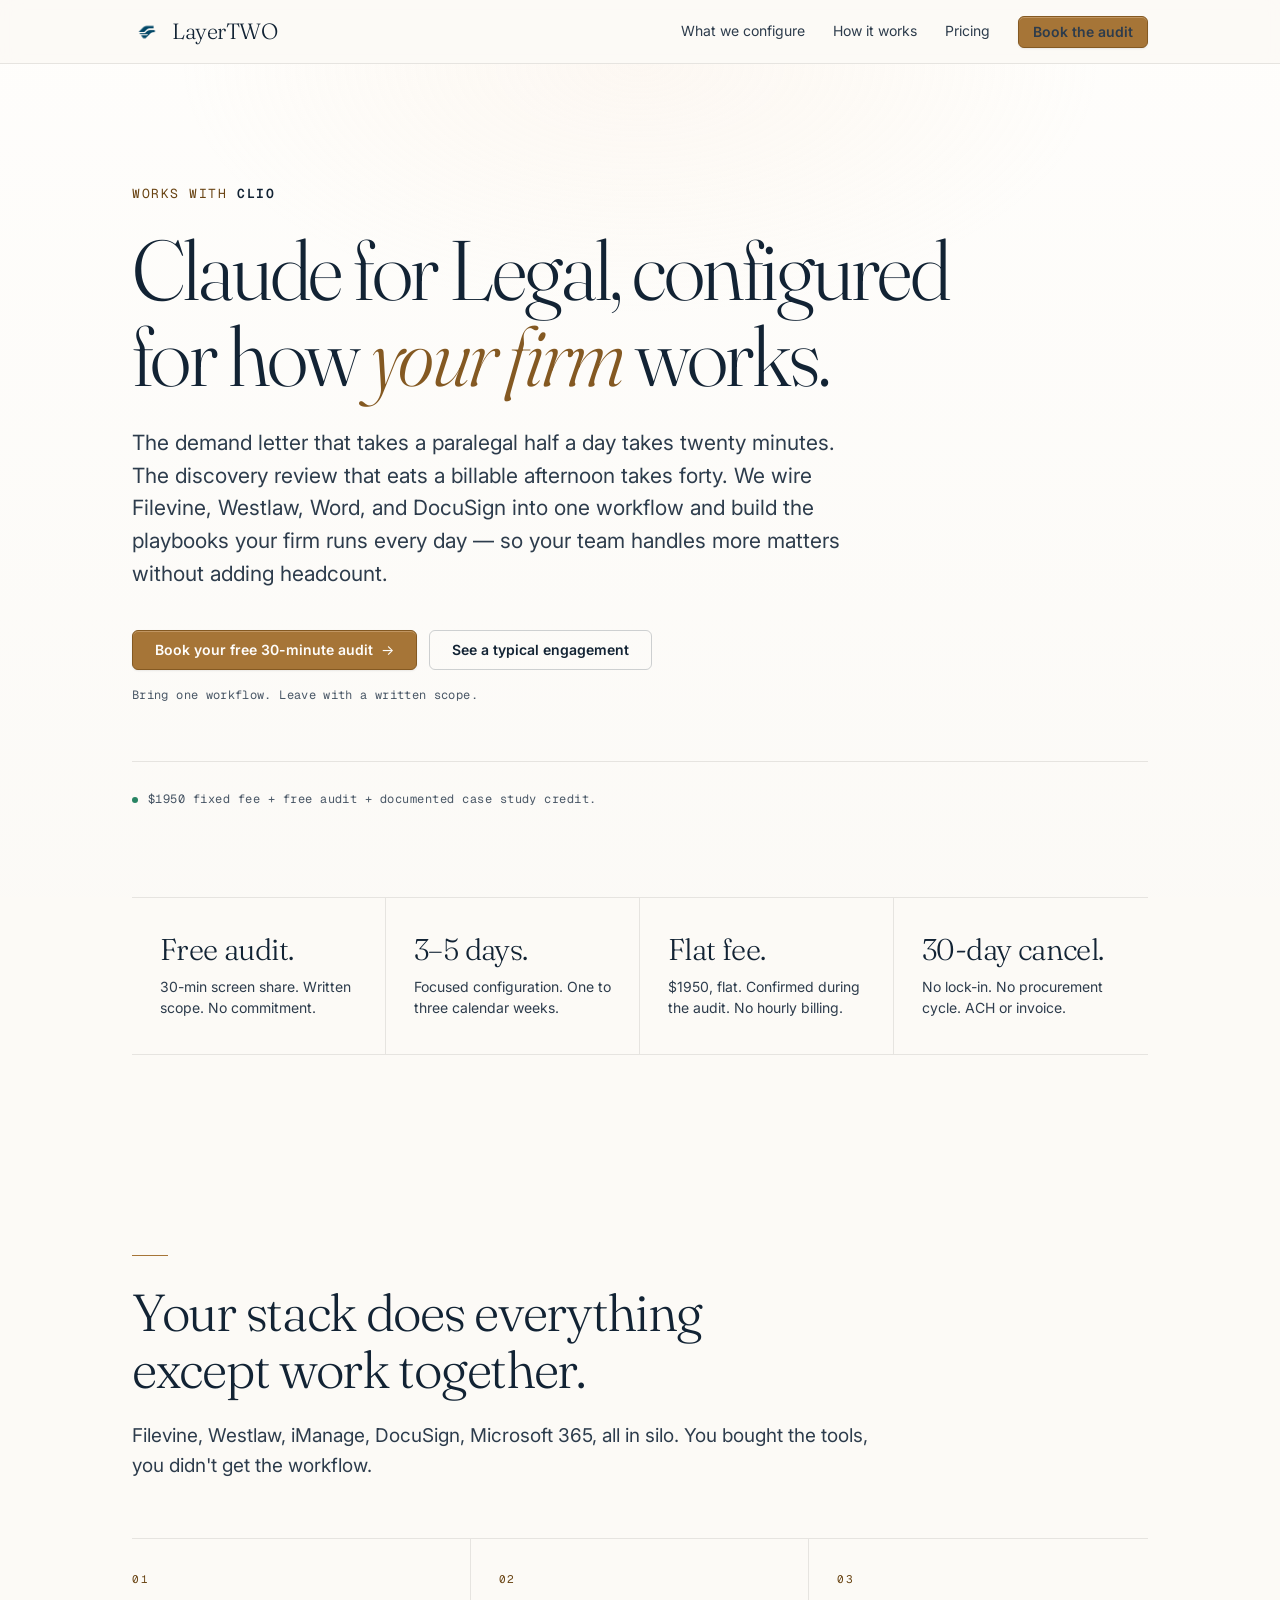
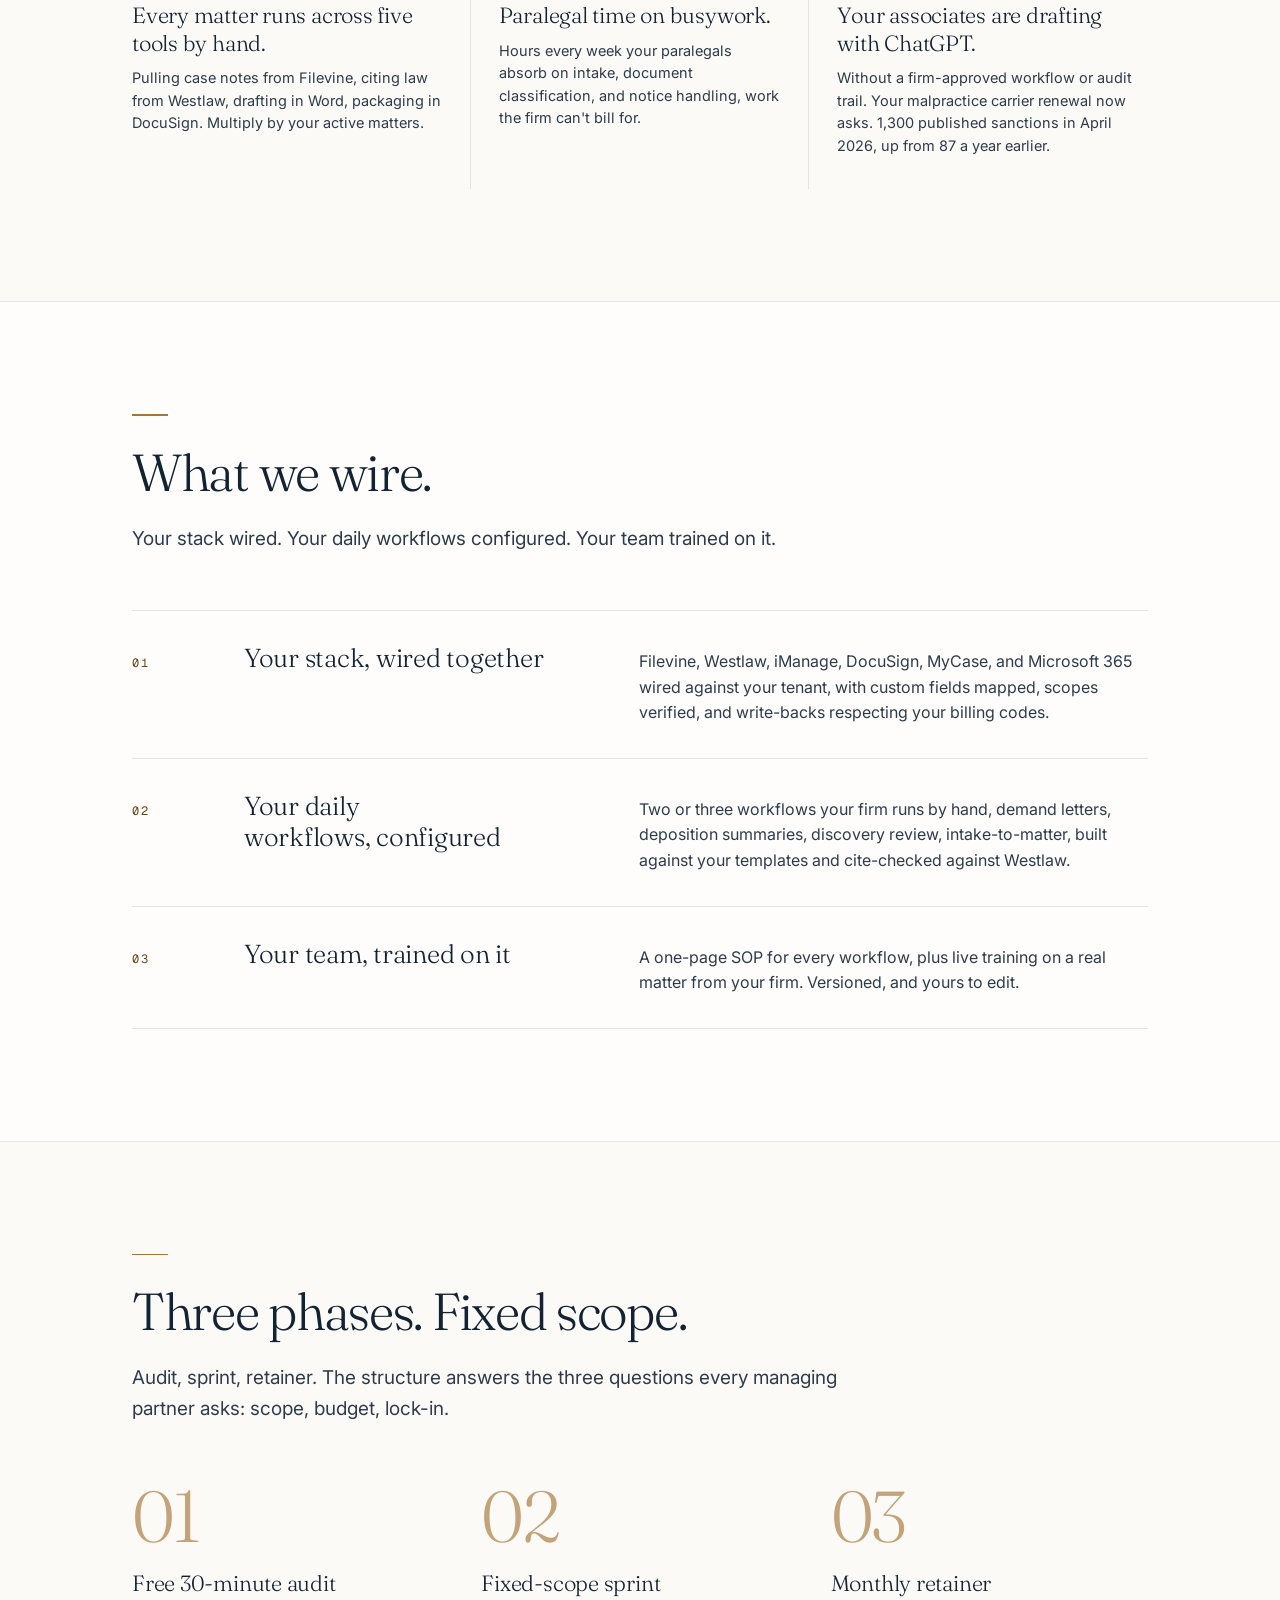
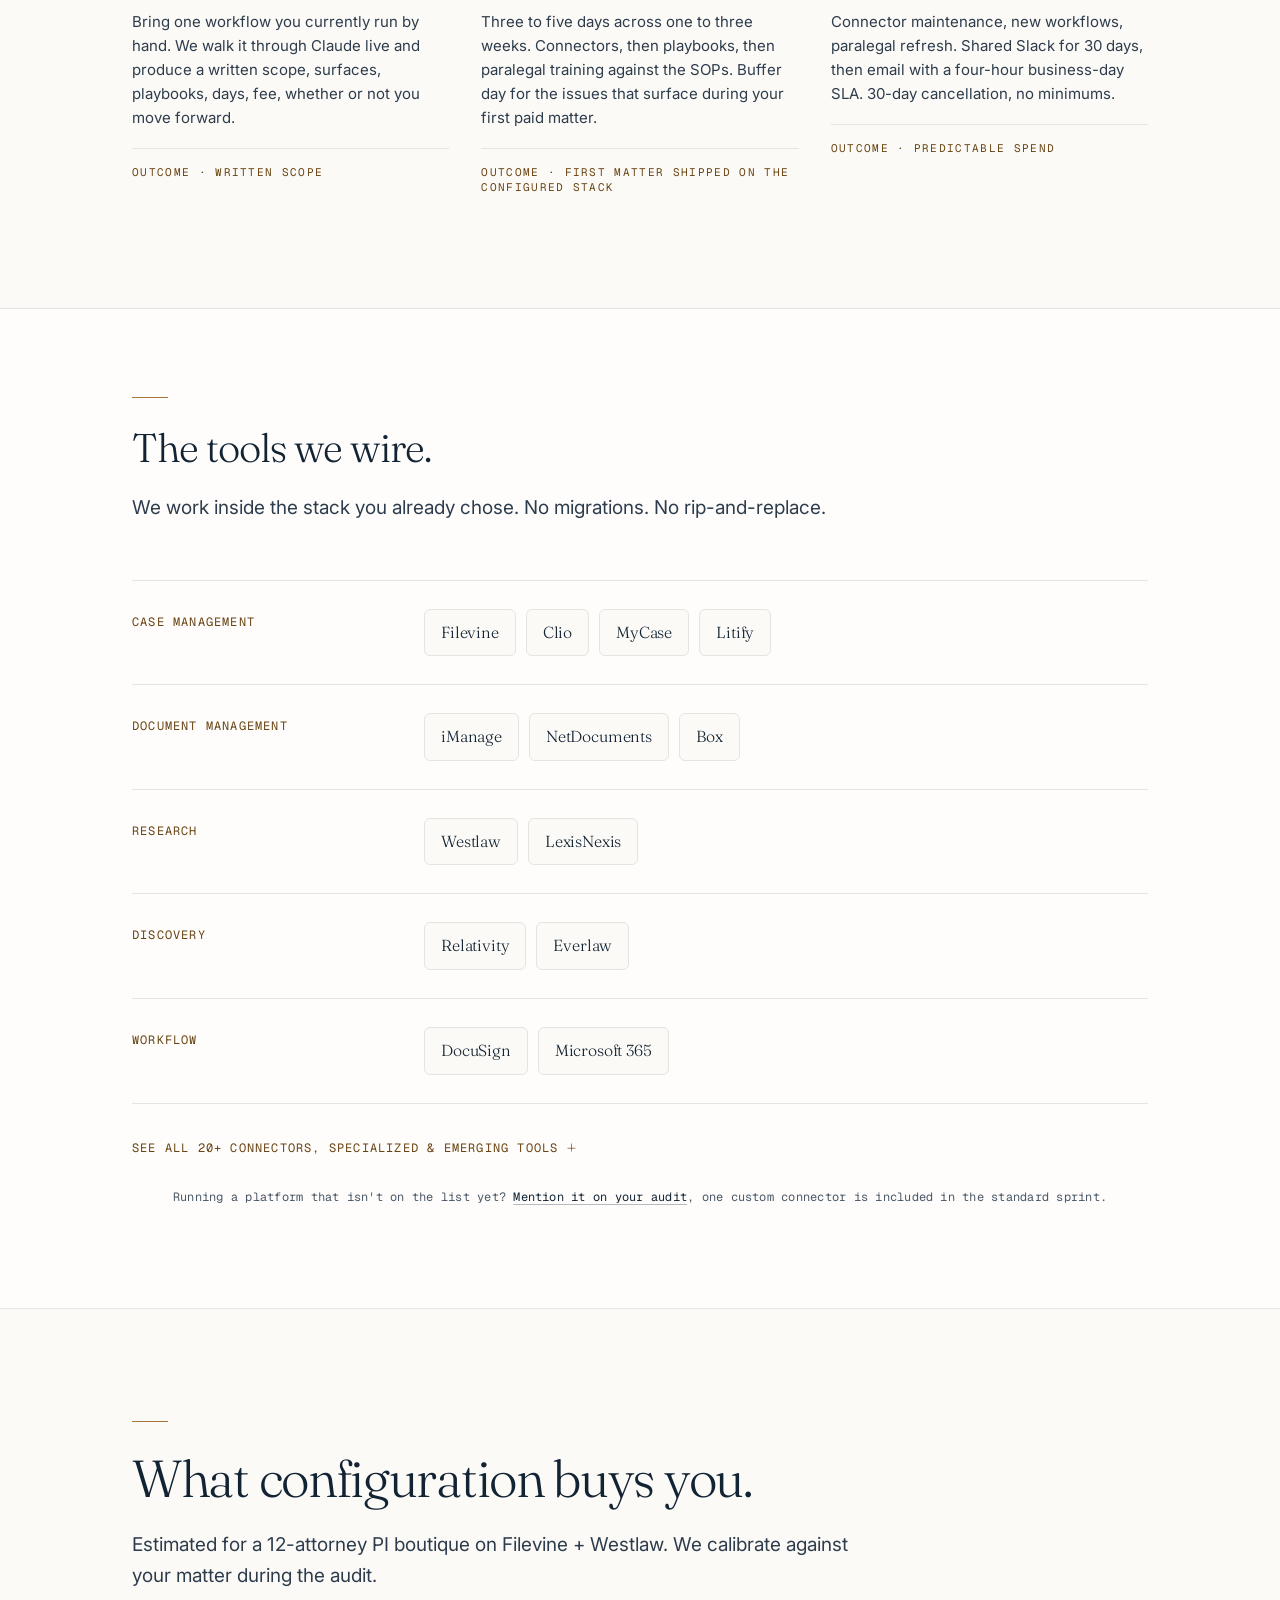
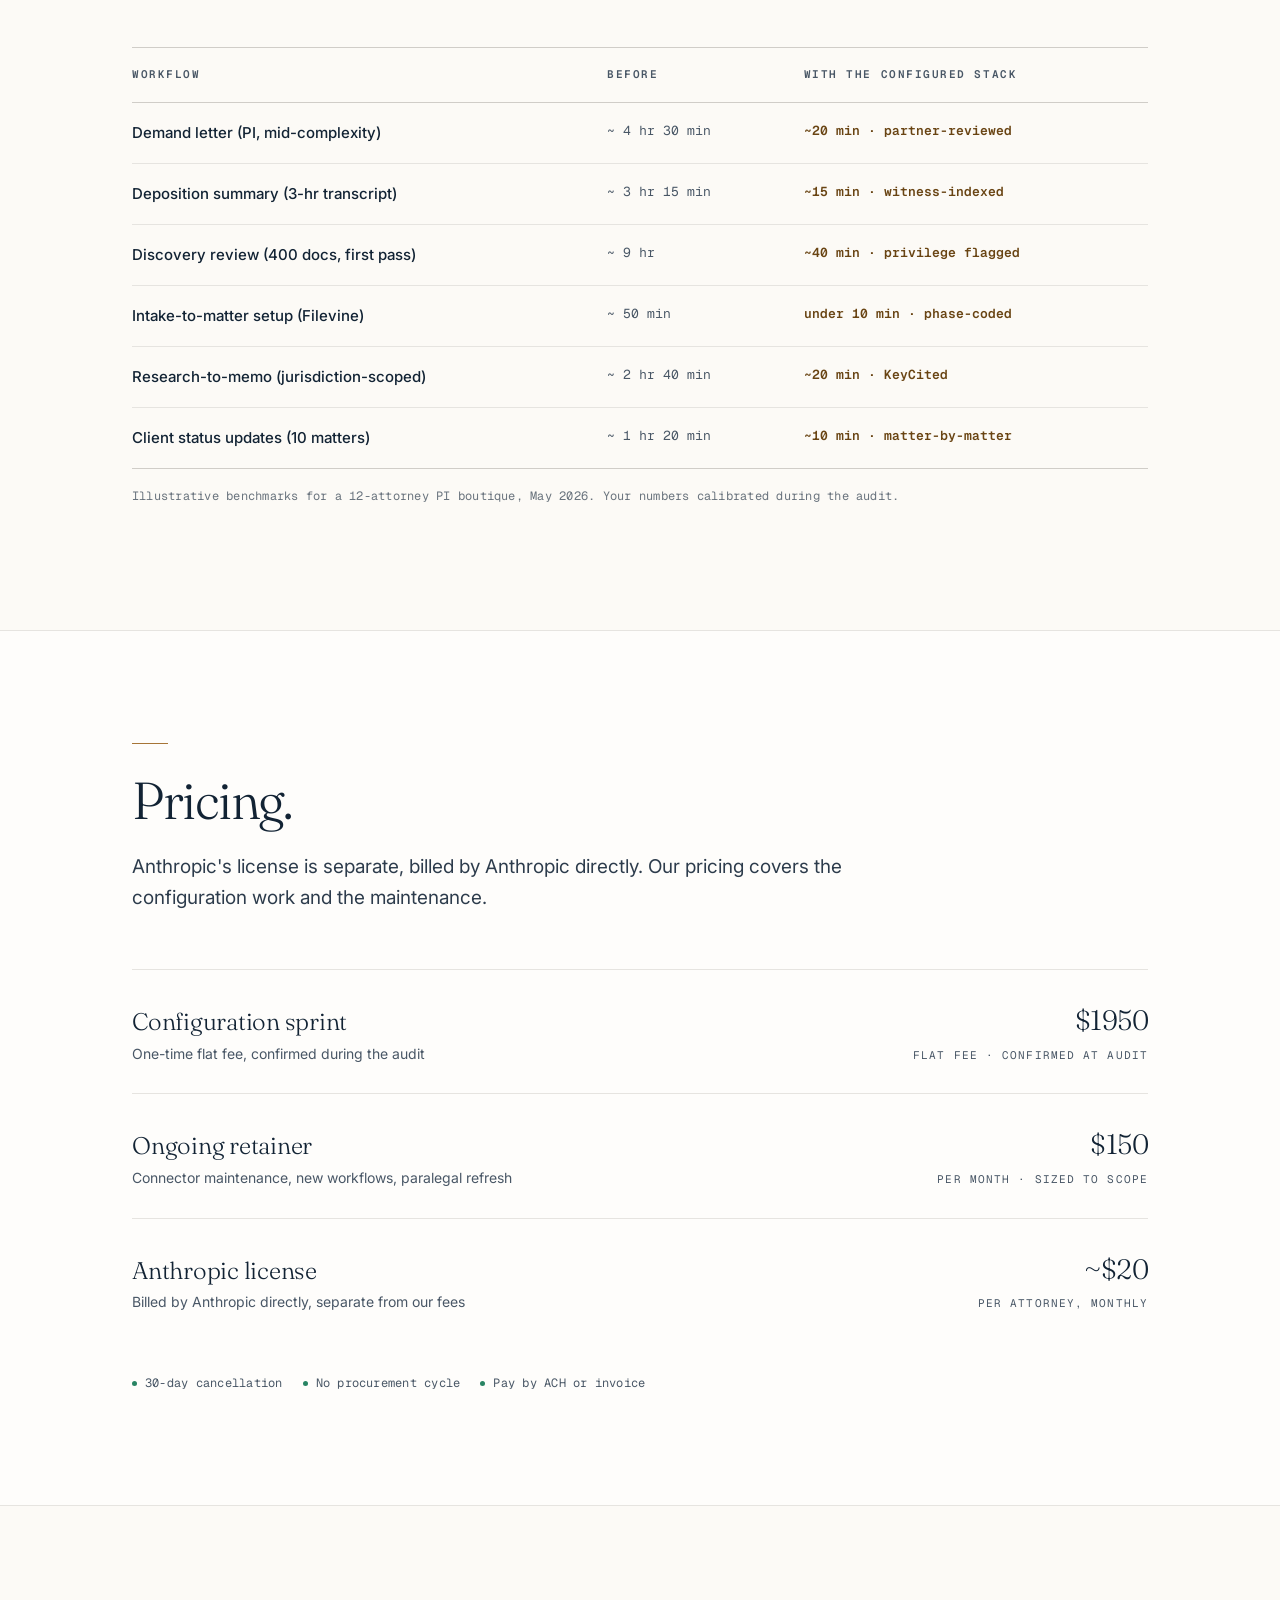
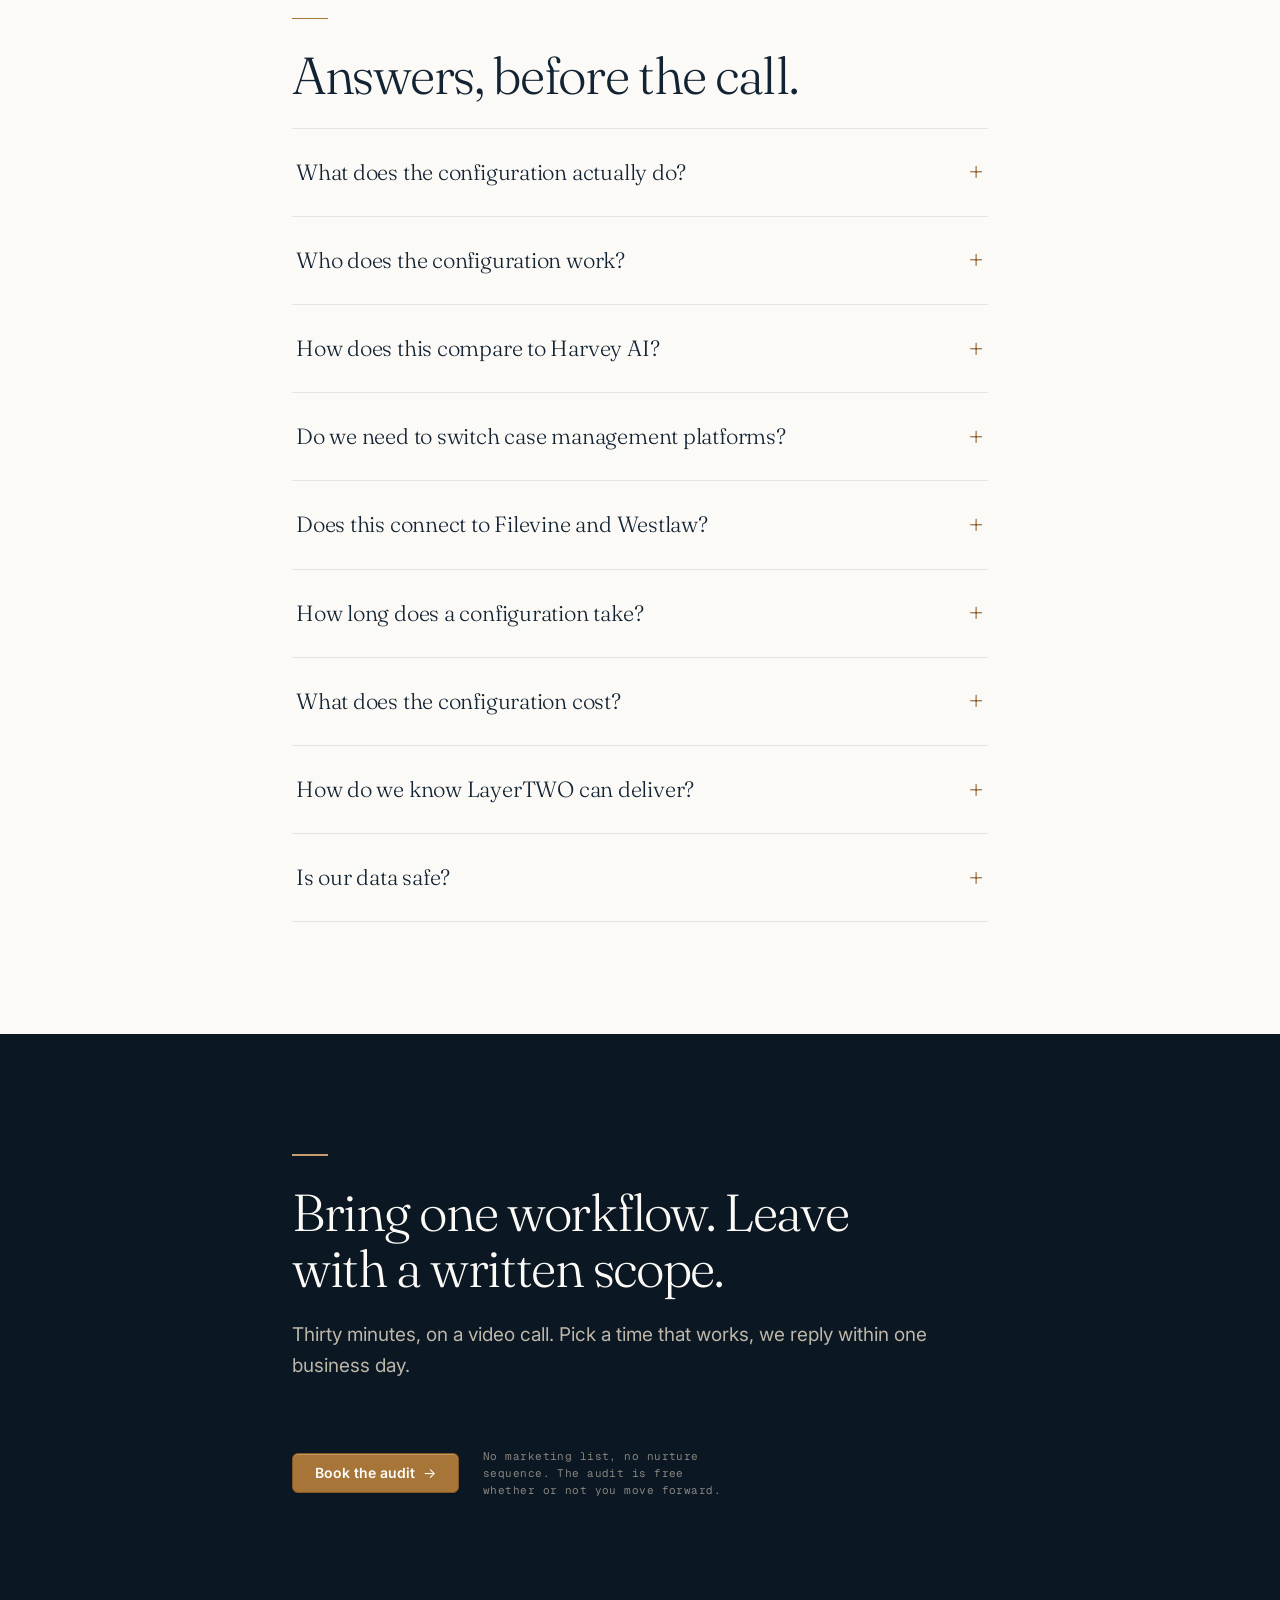
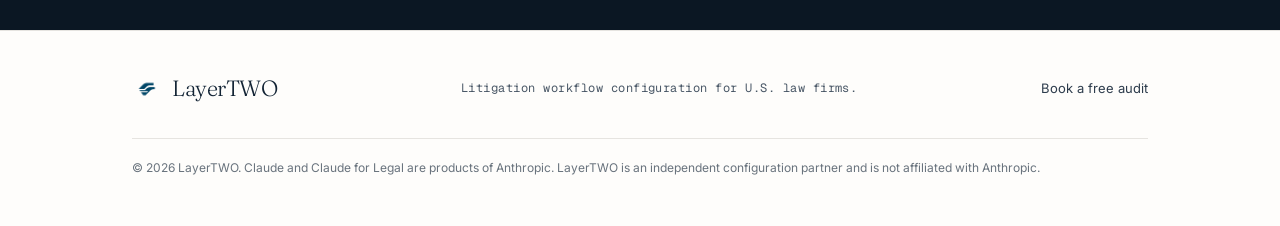
==== commit 27f69560: "update price to $1950" ====
--- a/index.html
+++ b/index.html
@@ -37,7 +37,7 @@
   "audience": { "@type": "Audience", "audienceType": "U.S. litigation firms, 5–30 attorneys" },
   "description": "Configuration, connector setup, practice-specific playbooks, and paralegal training that wire Filevine, Westlaw, iManage, DocuSign, MyCase, and Microsoft 365 into one workflow.",
   "offers": [
-    { "@type": "Offer", "name": "Configuration sprint", "priceSpecification": { "@type": "PriceSpecification", "price": "950", "priceCurrency": "USD" } },
+    { "@type": "Offer", "name": "Configuration sprint", "priceSpecification": { "@type": "PriceSpecification", "price": "1950", "priceCurrency": "USD" } },
     { "@type": "Offer", "name": "Ongoing retainer", "priceSpecification": { "@type": "UnitPriceSpecification", "minPrice": "150", "maxPrice": "1500", "priceCurrency": "USD", "unitText": "per month" } }
   ]
 }
@@ -78,8 +78,8 @@
     { "@type": "Question", "name": "Do we need to switch case management platforms?", "acceptedAnswer": { "@type": "Answer", "text": "No. Claude reads from your existing Filevine, Clio, MyCase, or Litify through MCP connectors and writes back to the same matter. Nothing migrates. Your matter structure, billing codes, and retention policy stay where they are. We work inside Filevine, Clio, MyCase, or Litify. If you run something else, mention it on the audit — one custom connector is included in the standard sprint." } },
     { "@type": "Question", "name": "Does this connect to Filevine and Westlaw?", "acceptedAnswer": { "@type": "Answer", "text": "Yes. Both ship as native MCP connectors. Filevine surfaces matters, contacts, and custom field data; Westlaw surfaces citations, KeyCite results, and case content. We configure both during the sprint and combine them into playbooks — a Filevine-sourced demand letter, cite-checked against Westlaw, formatted to your template." } },
     { "@type": "Question", "name": "How long does a configuration take?", "acceptedAnswer": { "@type": "Answer", "text": "Three to five focused days, spread across one to three weeks. Day one: audit and connectors. Days two and three: playbooks. Day four: paralegal training against the SOPs. Day five: buffer for the issues that surface during the first paid matter." } },
-    { "@type": "Question", "name": "What does the configuration cost?", "acceptedAnswer": { "@type": "Answer", "text": "Configuration sprint: a $950 flat fee, confirmed during the free audit. The Anthropic license is separate (~$20 per attorney per month, billed by Anthropic). Ongoing retainer: $150 to $1,500 per month. 30-day cancellation. No lock-in." } },
-    { "@type": "Question", "name": "How do we know LayerTWO can deliver?", "acceptedAnswer": { "@type": "Answer", "text": "We are pre-revenue and honest about it. First 5 firms get the configuration sprint at $950 fixed + a free audit + a documented case study credit. If we don't deliver to the scope agreed during the audit, you don't pay." } },
+    { "@type": "Question", "name": "What does the configuration cost?", "acceptedAnswer": { "@type": "Answer", "text": "Configuration sprint: a $1950 flat fee, confirmed during the free audit. The Anthropic license is separate (~$20 per attorney per month, billed by Anthropic). Ongoing retainer: $150 to $1,500 per month. 30-day cancellation. No lock-in." } },
+    { "@type": "Question", "name": "How do we know LayerTWO can deliver?", "acceptedAnswer": { "@type": "Answer", "text": "We are pre-revenue and honest about it. First 5 firms get the configuration sprint at $1950 fixed + a free audit + a documented case study credit. If we don't deliver to the scope agreed during the audit, you don't pay." } },
     { "@type": "Question", "name": "Is our data safe?", "acceptedAnswer": { "@type": "Answer", "text": "Anthropic's enterprise terms exclude your prompts and documents from model training, encrypt data in transit and at rest, and support zero-retention mode. MCP connectors respect folder-level permissions, including ethical walls. We document the access boundaries in the SOP we hand off." } }
   ]
 }
@@ -572,7 +572,7 @@
 
     <div class="hero-trust">
       <span class="pip" aria-hidden="true"></span>
-      <span>$950 fixed fee + free audit + documented case study credit.</span>
+      <span>$1950 fixed fee + free audit + documented case study credit.</span>
     </div>
   </div>
 </section>
@@ -591,7 +591,7 @@
       </div>
       <div class="stat">
         <div class="stat-title">Flat fee.</div>
-        <div class="stat-label">$950, flat. Confirmed during the audit. No hourly billing.</div>
+        <div class="stat-label">$1950, flat. Confirmed during the audit. No hourly billing.</div>
       </div>
       <div class="stat">
         <div class="stat-title">30-day cancel.</div>
@@ -830,7 +830,7 @@
           <div class="price-desc">One-time flat fee, confirmed during the audit</div>
         </div>
         <div>
-          <div class="price-num">$950</div>
+          <div class="price-num">$1950</div>
           <div class="price-unit">flat fee &middot; confirmed at audit</div>
         </div>
       </div>
@@ -895,11 +895,11 @@
       </details>
       <details>
         <summary>What does the configuration cost?</summary>
-        <p>Configuration sprint: a $950 flat fee, confirmed during the free audit. The Anthropic license is separate (~$20 per attorney per month, billed by Anthropic). Ongoing retainer: $150 to $1,500 per month. 30-day cancellation. No lock-in.</p>
+        <p>Configuration sprint: a $1950 flat fee, confirmed during the free audit. The Anthropic license is separate (~$20 per attorney per month, billed by Anthropic). Ongoing retainer: $150 to $1,500 per month. 30-day cancellation. No lock-in.</p>
       </details>
       <details>
         <summary>How do we know LayerTWO can deliver?</summary>
-        <p>We are pre-revenue and honest about it. First 5 firms get the configuration sprint at $950 fixed + a free audit + a documented case study credit. If we don't deliver to the scope agreed during the audit, you don't pay.</p>
+        <p>We are pre-revenue and honest about it. First 5 firms get the configuration sprint at $1950 fixed + a free audit + a documented case study credit. If we don't deliver to the scope agreed during the audit, you don't pay.</p>
       </details>
       <details>
         <summary>Is our data safe?</summary>
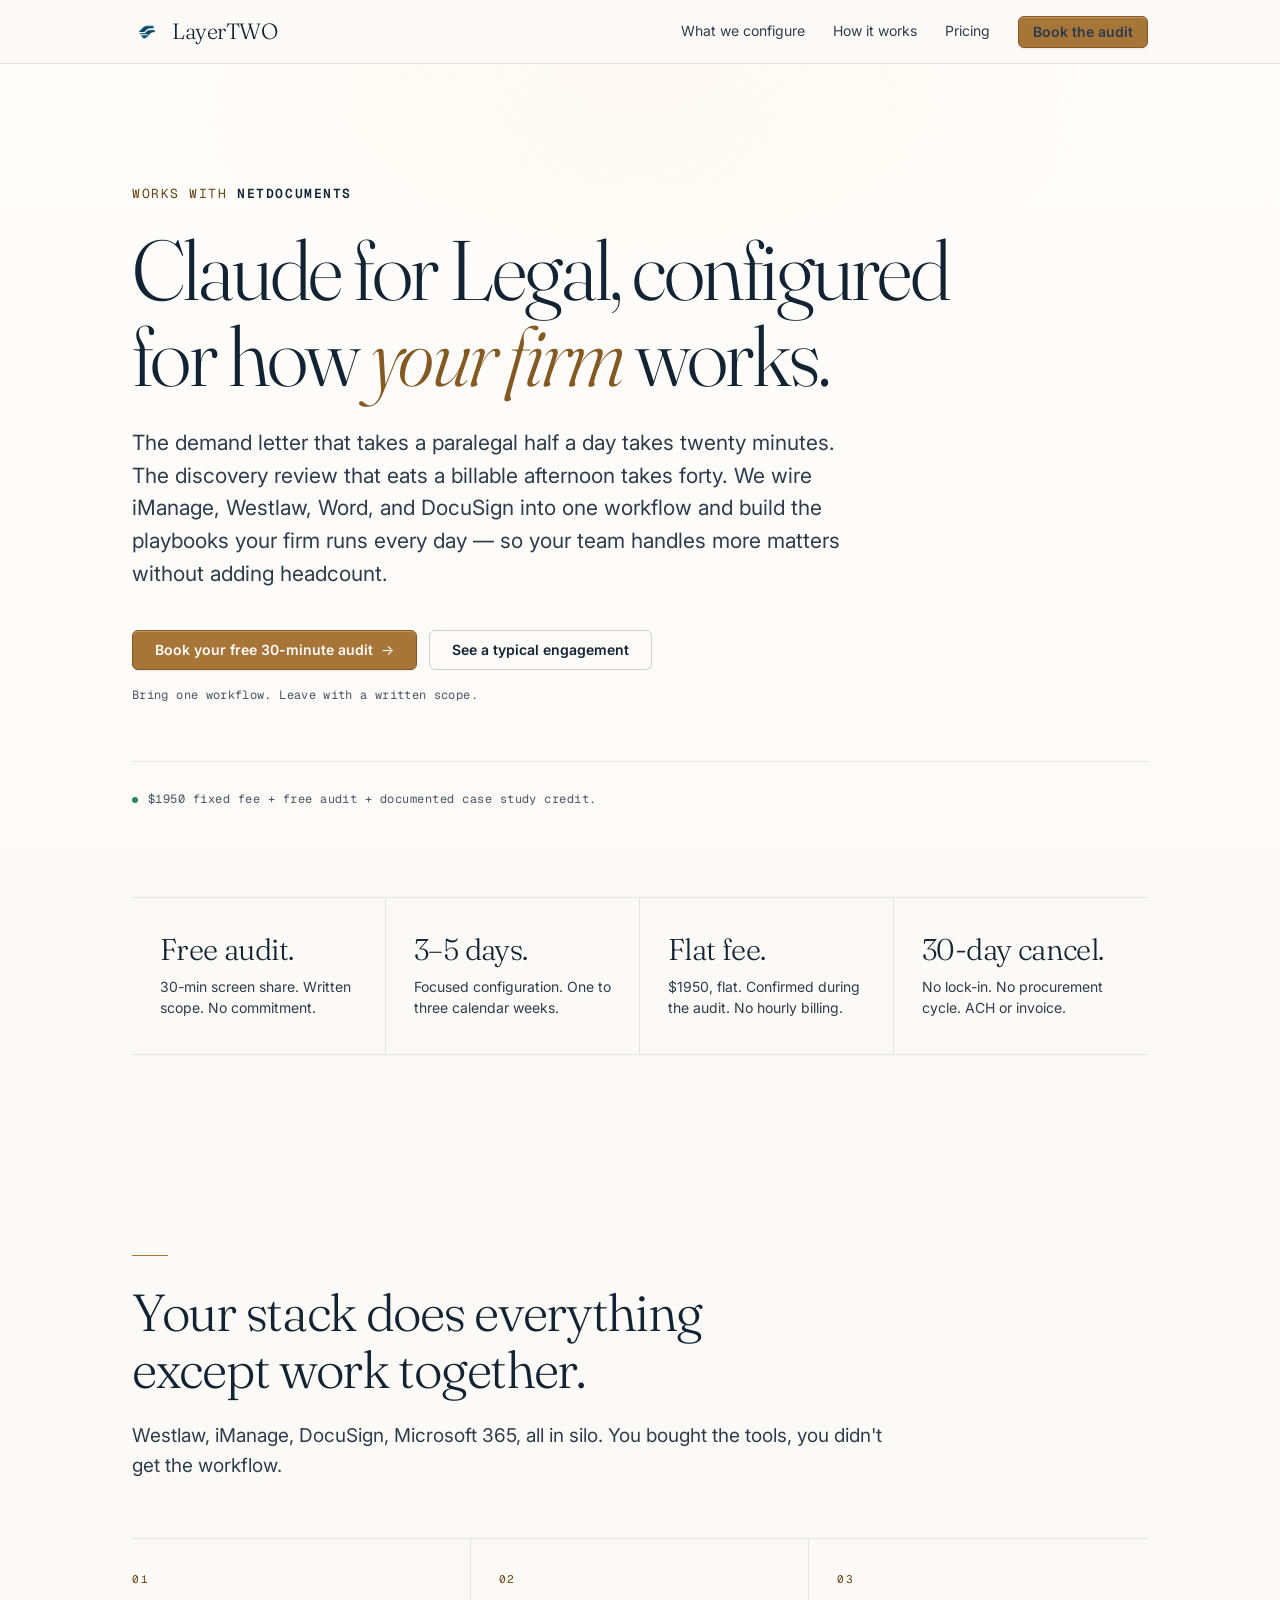
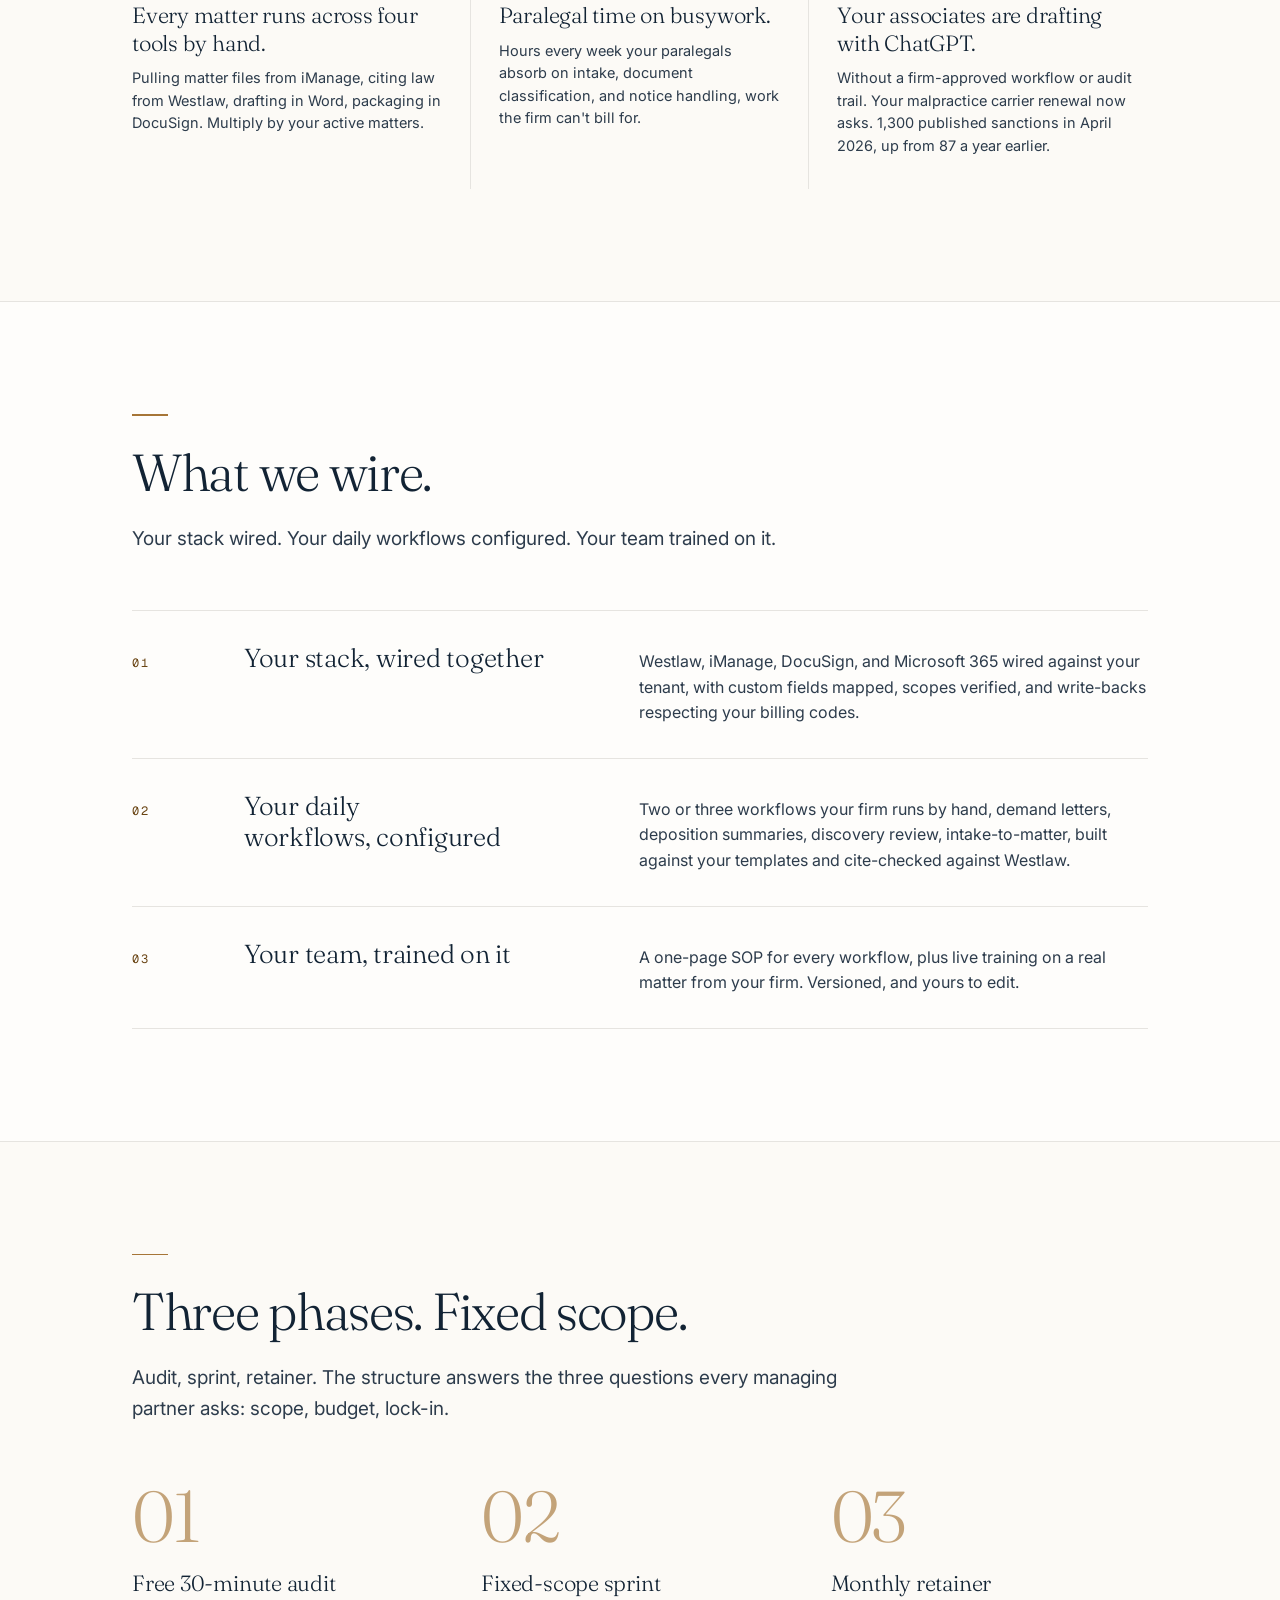
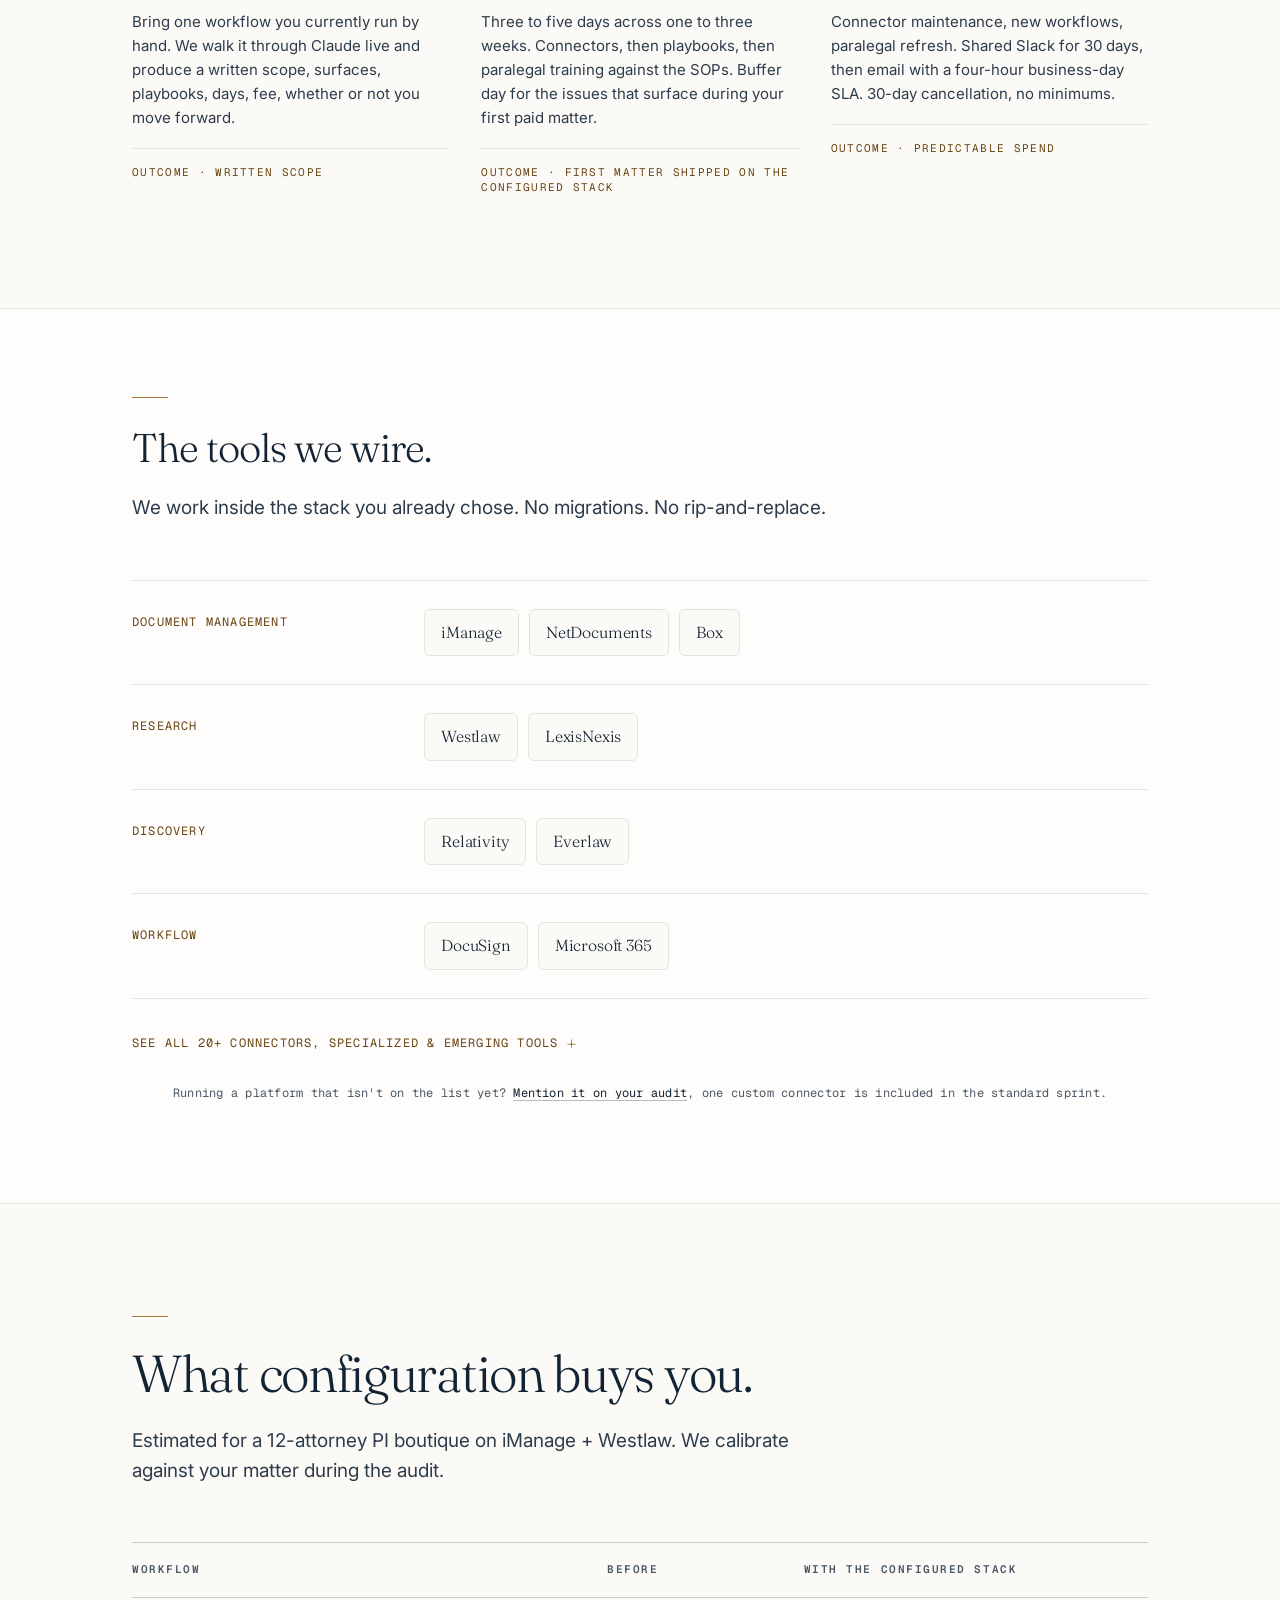
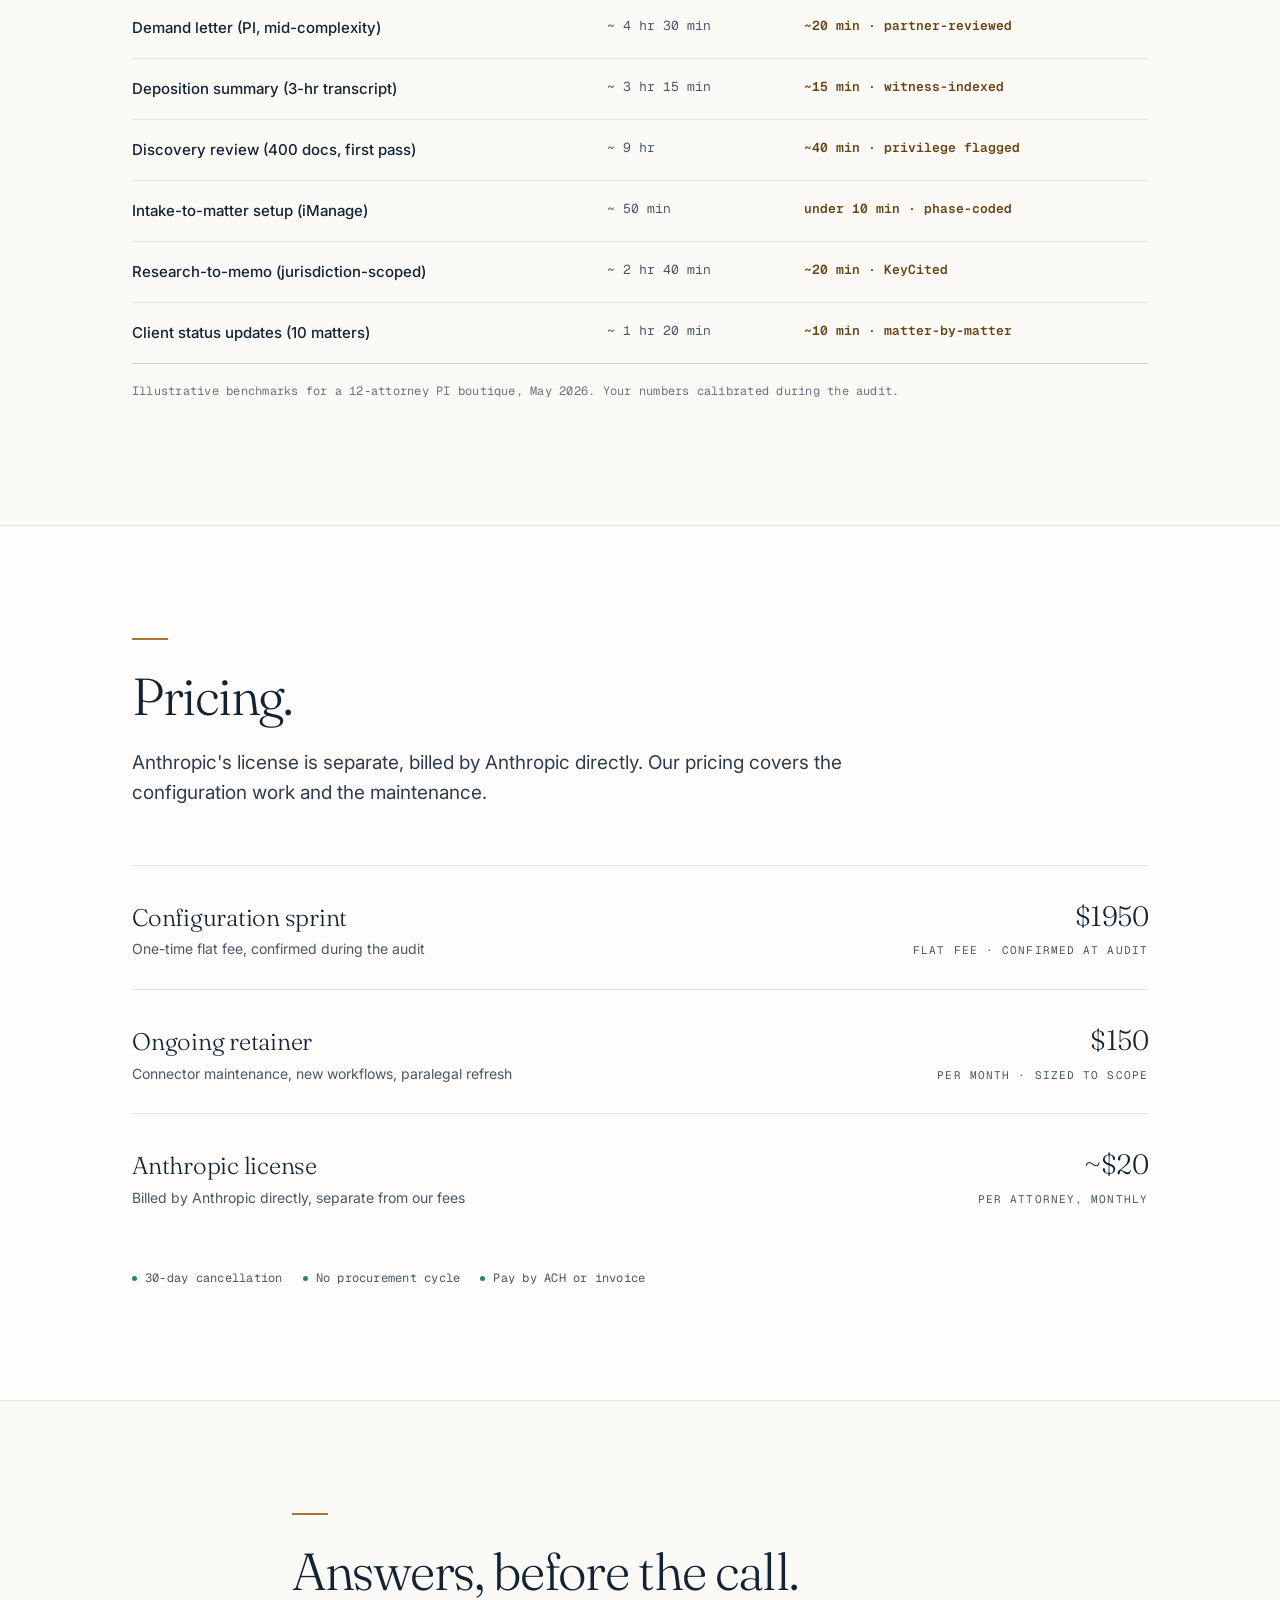
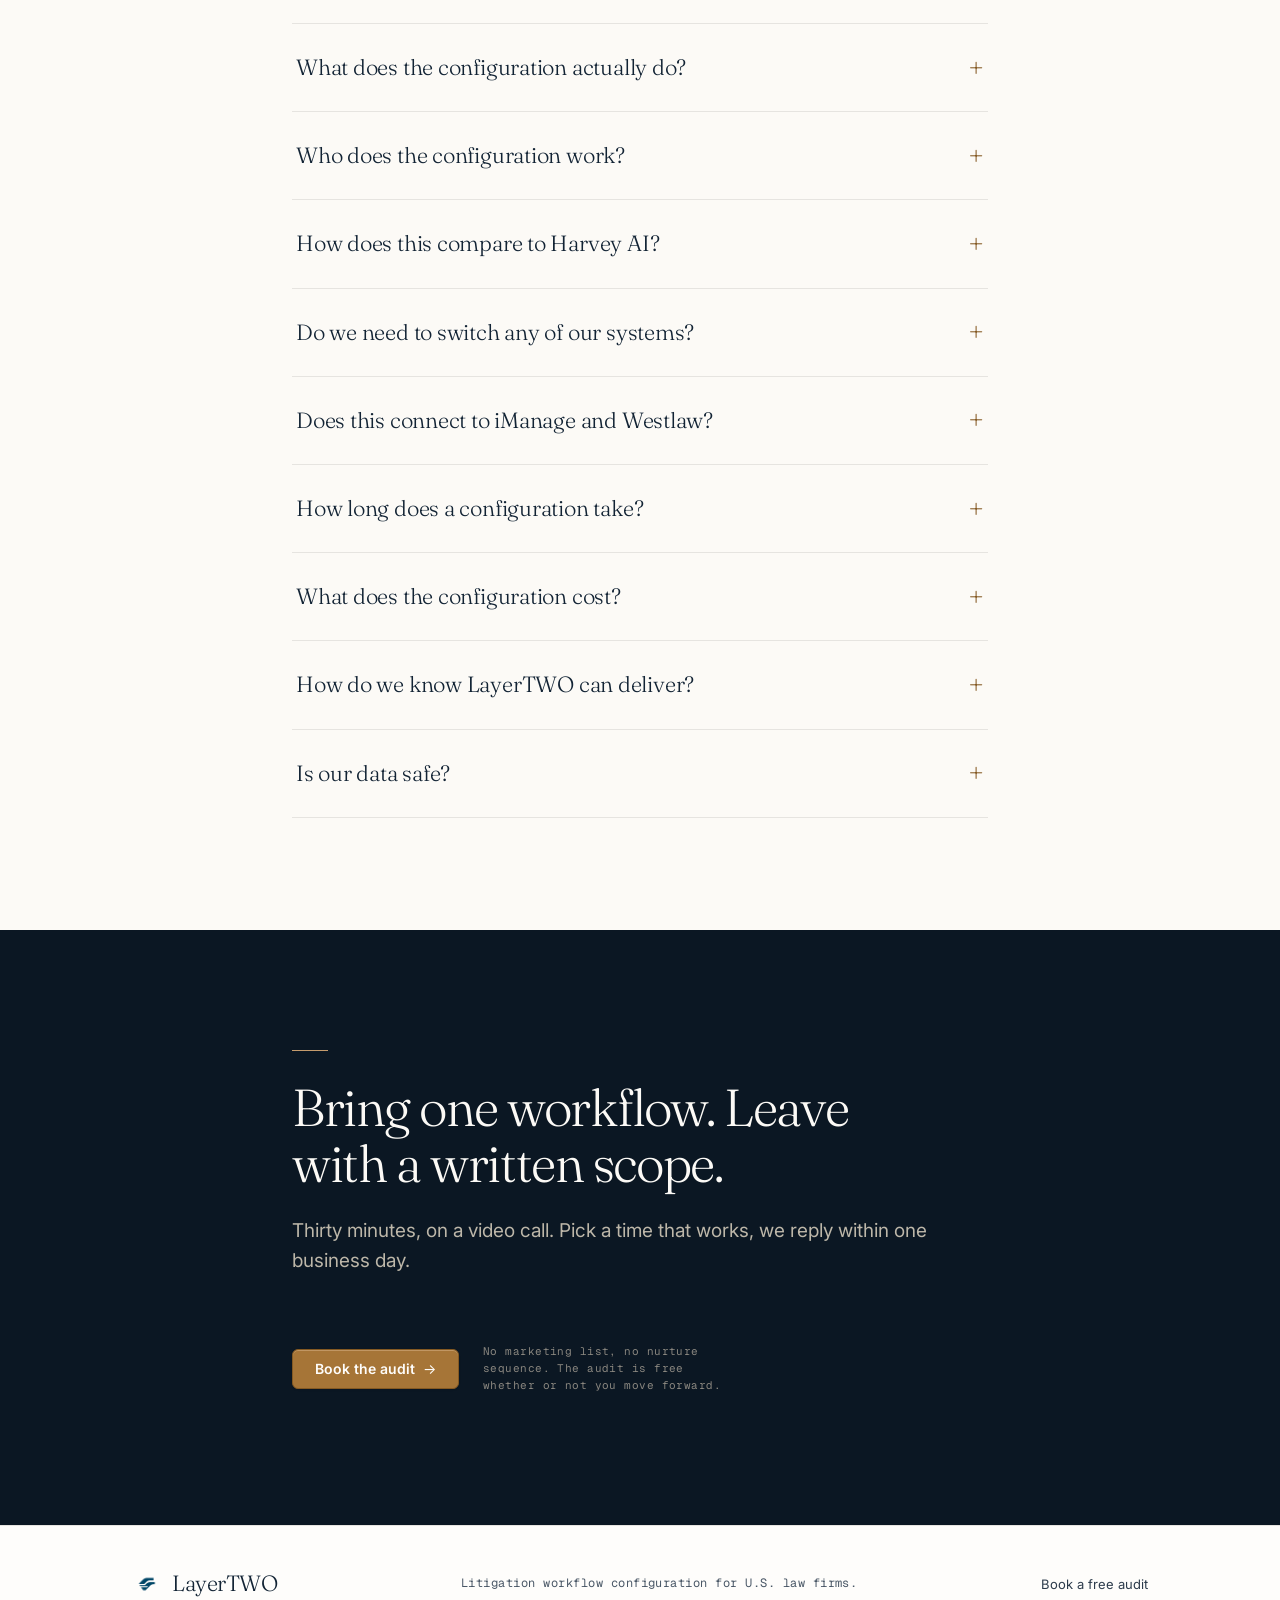
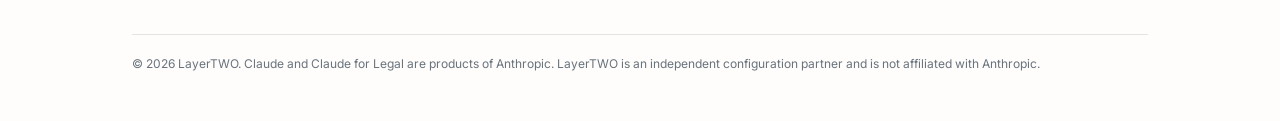
==== commit 354fe01e: "Remove unsupported connectors (Filevine, Clio, MyCase, Litify) Anthropic does not support these case" ====
--- a/index.html
+++ b/index.html
@@ -6,7 +6,7 @@
 
 <!-- ============ SEO ============ -->
 <title>Claude for Legal · LayerTWO</title>
-<meta name="description" content="We configure Filevine, Westlaw, DocuSign, iManage, and Microsoft 365 to run as one workflow for 5–30 attorney firms. Fixed fee. 3–5 days. Free audit.">
+<meta name="description" content="We configure Westlaw, DocuSign, iManage, and Microsoft 365 to run as one workflow for 5–30 attorney firms. Fixed fee. 3–5 days. Free audit.">
 <link rel="canonical" href="https://layertwolab.com/">
 <link rel="icon" href="assets/Transparent.png" type="image/png">
 <link rel="apple-touch-icon" href="assets/TransparentLogo.png">
@@ -14,7 +14,7 @@
 <!-- Open Graph -->
 <meta property="og:type" content="website">
 <meta property="og:title" content="Claude Configuration for how your firm works">
-<meta property="og:description" content="Five tools, one workflow. We wire your stack and build the playbooks. Fixed fee. Free audit.">
+<meta property="og:description" content="Four tools, one workflow. We wire your stack and build the playbooks. Fixed fee. Free audit.">
 <meta property="og:url" content="https://layertwolab.com/">
 <meta property="og:image" content="https://layertwolab.com/assets/Transparent.png">
 <meta property="og:site_name" content="LayerTWO">
@@ -22,7 +22,7 @@
 <!-- Twitter -->
 <meta name="twitter:card" content="summary_large_image">
 <meta name="twitter:title" content="Claude Configuration for how your firm works">
-<meta name="twitter:description" content="Five tools, one workflow. We wire your stack and build the playbooks. Fixed fee. Free audit.">
+<meta name="twitter:description" content="Four tools, one workflow. We wire your stack and build the playbooks. Fixed fee. Free audit.">
 <meta name="twitter:image" content="https://layertwolab.com/assets/Transparent.png">
 
 <!-- ============ Schema: Service ============ -->
@@ -35,7 +35,7 @@
   "provider": { "@type": "Organization", "name": "LayerTWO", "url": "https://layertwolab.com" },
   "areaServed": { "@type": "Country", "name": "United States" },
   "audience": { "@type": "Audience", "audienceType": "U.S. litigation firms, 5–30 attorneys" },
-  "description": "Configuration, connector setup, practice-specific playbooks, and paralegal training that wire Filevine, Westlaw, iManage, DocuSign, MyCase, and Microsoft 365 into one workflow.",
+  "description": "Configuration, connector setup, practice-specific playbooks, and paralegal training that wire Westlaw, iManage, DocuSign, and Microsoft 365 into one workflow.",
   "offers": [
     { "@type": "Offer", "name": "Configuration sprint", "priceSpecification": { "@type": "PriceSpecification", "price": "1950", "priceCurrency": "USD" } },
     { "@type": "Offer", "name": "Ongoing retainer", "priceSpecification": { "@type": "UnitPriceSpecification", "minPrice": "150", "maxPrice": "1500", "priceCurrency": "USD", "unitText": "per month" } }
@@ -72,11 +72,11 @@
   "@context": "https://schema.org",
   "@type": "FAQPage",
   "mainEntity": [
-    { "@type": "Question", "name": "What does the configuration actually do?", "acceptedAnswer": { "@type": "Answer", "text": "We turn Anthropic's $20-per-seat Claude for Legal into a tool your paralegal can run without training: MCP connectors wired into Filevine, Westlaw, iManage, DocuSign, and Microsoft 365; written playbooks for the workflows your firm runs by hand; and a one-page SOP per playbook." } },
-    { "@type": "Question", "name": "Who does the configuration work?", "acceptedAnswer": { "@type": "Answer", "text": "We do. We are a configuration shop, not a software reseller. Engagements are scoped, paid by the firm, and run by people who have wired MCP connectors into Filevine and Westlaw before. No procurement cycle, no six-figure statement of work." } },
+    { "@type": "Question", "name": "What does the configuration actually do?", "acceptedAnswer": { "@type": "Answer", "text": "We turn Anthropic's $20-per-seat Claude for Legal into a tool your paralegal can run without training: MCP connectors wired into Westlaw, iManage, DocuSign, and Microsoft 365; written playbooks for the workflows your firm runs by hand; and a one-page SOP per playbook." } },
+    { "@type": "Question", "name": "Who does the configuration work?", "acceptedAnswer": { "@type": "Answer", "text": "We do. We are a configuration shop, not a software reseller. Engagements are scoped, paid by the firm, and run by people who have wired MCP connectors into iManage and Westlaw before. No procurement cycle, no six-figure statement of work." } },
     { "@type": "Question", "name": "How does this compare to Harvey AI?", "acceptedAnswer": { "@type": "Answer", "text": "Harvey is roughly $1,200 per seat per month and sells into AmLaw 200 firms. Claude for Legal is roughly $20 per seat per month — a 98 percent price collapse — and ships with native MCP connectors small firms can configure. Comparable reasoning. Different economics." } },
-    { "@type": "Question", "name": "Do we need to switch case management platforms?", "acceptedAnswer": { "@type": "Answer", "text": "No. Claude reads from your existing Filevine, Clio, MyCase, or Litify through MCP connectors and writes back to the same matter. Nothing migrates. Your matter structure, billing codes, and retention policy stay where they are. We work inside Filevine, Clio, MyCase, or Litify. If you run something else, mention it on the audit — one custom connector is included in the standard sprint." } },
-    { "@type": "Question", "name": "Does this connect to Filevine and Westlaw?", "acceptedAnswer": { "@type": "Answer", "text": "Yes. Both ship as native MCP connectors. Filevine surfaces matters, contacts, and custom field data; Westlaw surfaces citations, KeyCite results, and case content. We configure both during the sprint and combine them into playbooks — a Filevine-sourced demand letter, cite-checked against Westlaw, formatted to your template." } },
+    { "@type": "Question", "name": "Do we need to switch any of our systems?", "acceptedAnswer": { "@type": "Answer", "text": "No. Claude reads from your existing iManage, NetDocuments, Box, and Westlaw through MCP connectors and writes back to the same matter. Nothing migrates. Your matter structure, billing codes, and retention policy stay where they are. If you run something else, mention it on the audit — one custom connector is included in the standard sprint." } },
+    { "@type": "Question", "name": "Does this connect to iManage and Westlaw?", "acceptedAnswer": { "@type": "Answer", "text": "Yes. Both ship as native MCP connectors. iManage surfaces matters, documents, and version history; Westlaw surfaces citations, KeyCite results, and case content. We configure both during the sprint and combine them into playbooks — an iManage-sourced demand letter, cite-checked against Westlaw, formatted to your template." } },
     { "@type": "Question", "name": "How long does a configuration take?", "acceptedAnswer": { "@type": "Answer", "text": "Three to five focused days, spread across one to three weeks. Day one: audit and connectors. Days two and three: playbooks. Day four: paralegal training against the SOPs. Day five: buffer for the issues that surface during the first paid matter." } },
     { "@type": "Question", "name": "What does the configuration cost?", "acceptedAnswer": { "@type": "Answer", "text": "Configuration sprint: a $1950 flat fee, confirmed during the free audit. The Anthropic license is separate (~$20 per attorney per month, billed by Anthropic). Ongoing retainer: $150 to $1,500 per month. 30-day cancellation. No lock-in." } },
     { "@type": "Question", "name": "How do we know LayerTWO can deliver?", "acceptedAnswer": { "@type": "Answer", "text": "We are pre-revenue and honest about it. First 5 firms get the configuration sprint at $1950 fixed + a free audit + a documented case study credit. If we don't deliver to the scope agreed during the audit, you don't pay." } },
@@ -556,12 +556,12 @@
 <!-- ================== HERO ================== -->
 <section class="hero" aria-labelledby="hero-h1">
   <div class="container">
-    <p class="hero-kicker">Works with <span class="rotator" id="tool-rotator">Filevine</span></p>
+    <p class="hero-kicker">Works with <span class="rotator" id="tool-rotator">iManage</span></p>
     <h1 class="hero-h1" id="hero-h1">
       Claude for Legal, configured for how <em>your firm</em> works.
     </h1>
     <p class="hero-sub">
-      The demand letter that takes a paralegal half a day takes twenty minutes. The discovery review that eats a billable afternoon takes forty. We wire Filevine, Westlaw, Word, and DocuSign into one workflow and build the playbooks your firm runs every day — so your team handles more matters without adding headcount. 
+      The demand letter that takes a paralegal half a day takes twenty minutes. The discovery review that eats a billable afternoon takes forty. We wire iManage, Westlaw, Word, and DocuSign into one workflow and build the playbooks your firm runs every day — so your team handles more matters without adding headcount. 
     </p>
 
     <div class="hero-ctas">
@@ -608,14 +608,14 @@
     <h2 class="section-h" id="problem-h">Your stack does everything except work together.</h2>
     <div class="pain-text">
       <p>
-        Filevine, Westlaw, iManage, DocuSign, Microsoft 365, all in silo. You bought the tools, you didn't get the workflow.
+        Westlaw, iManage, DocuSign, Microsoft 365, all in silo. You bought the tools, you didn't get the workflow.
       </p>
     </div>
     <ul class="pain-list">
       <li class="pain-item">
         <div class="num">01</div>
-        <h4>Every matter runs across five tools by hand.</h4>
-        <p>Pulling case notes from Filevine, citing law from Westlaw, drafting in Word, packaging in DocuSign. Multiply by your active matters.</p>
+        <h4>Every matter runs across four tools by hand.</h4>
+        <p>Pulling matter files from iManage, citing law from Westlaw, drafting in Word, packaging in DocuSign. Multiply by your active matters.</p>
       </li>
       <li class="pain-item">
         <div class="num">02</div>
@@ -643,7 +643,7 @@
       <div class="config-row">
         <div class="num">01</div>
         <h3>Your stack, wired together</h3>
-        <p>Filevine, Westlaw, iManage, DocuSign, MyCase, and Microsoft 365 wired against your tenant, with custom fields mapped, scopes verified, and write-backs respecting your billing codes.</p>
+        <p>Westlaw, iManage, DocuSign, and Microsoft 365 wired against your tenant, with custom fields mapped, scopes verified, and write-backs respecting your billing codes.</p>
       </div>
       <div class="config-row">
         <div class="num">02</div>
@@ -698,15 +698,6 @@
     <h2 class="section-h" style="font-size: clamp(28px, 3.4vw, 40px); max-width: 36ch;">The tools we wire.</h2>
     <p class="section-sub">We work inside the stack you already chose. No migrations. No rip-and-replace.</p>
     <div class="connector-groups">
-      <div class="connector-group">
-        <div class="connector-cat">Case management</div>
-        <div class="connector-tiles">
-          <span class="pill">Filevine</span>
-          <span class="pill">Clio</span>
-          <span class="pill">MyCase</span>
-          <span class="pill">Litify</span>
-        </div>
-      </div>
       <div class="connector-group">
         <div class="connector-cat">Document management</div>
         <div class="connector-tiles">
@@ -793,7 +784,7 @@
   <div class="container">
     <div class="section-mark"></div>
     <h2 class="section-h">What configuration buys you.</h2>
-    <p class="section-sub">Estimated for a 12-attorney PI boutique on Filevine + Westlaw. We calibrate against your matter during the audit.</p>
+    <p class="section-sub">Estimated for a 12-attorney PI boutique on iManage + Westlaw. We calibrate against your matter during the audit.</p>
     <table class="ba-table" aria-label="Workflow compression: before and after configuration">
       <thead>
         <tr>
@@ -806,7 +797,7 @@
         <tr><td class="ba-workflow">Demand letter (PI, mid-complexity)</td><td class="ba-before">~ 4 hr 30 min</td><td class="ba-after">~20 min &middot; partner-reviewed</td></tr>
         <tr><td class="ba-workflow">Deposition summary (3-hr transcript)</td><td class="ba-before">~ 3 hr 15 min</td><td class="ba-after">~15 min &middot; witness-indexed</td></tr>
         <tr><td class="ba-workflow">Discovery review (400 docs, first pass)</td><td class="ba-before">~ 9 hr</td><td class="ba-after">~40 min &middot; privilege flagged</td></tr>
-        <tr><td class="ba-workflow">Intake-to-matter setup (Filevine)</td><td class="ba-before">~ 50 min</td><td class="ba-after">under 10 min &middot; phase-coded</td></tr>
+        <tr><td class="ba-workflow">Intake-to-matter setup (iManage)</td><td class="ba-before">~ 50 min</td><td class="ba-after">under 10 min &middot; phase-coded</td></tr>
         <tr><td class="ba-workflow">Research-to-memo (jurisdiction-scoped)</td><td class="ba-before">~ 2 hr 40 min</td><td class="ba-after">~20 min &middot; KeyCited</td></tr>
         <tr><td class="ba-workflow">Client status updates (10 matters)</td><td class="ba-before">~ 1 hr 20 min</td><td class="ba-after">~10 min &middot; matter-by-matter</td></tr>
       </tbody>
@@ -871,23 +862,23 @@
     <div class="faq">
       <details>
         <summary>What does the configuration actually do?</summary>
-        <p>We turn Anthropic's $20-per-seat Claude for Legal into a tool your paralegal can run without training: MCP connectors wired into Filevine, Westlaw, iManage, DocuSign, and Microsoft 365; written playbooks for the workflows your firm runs by hand; and a one-page SOP per playbook.</p>
+        <p>We turn Anthropic's $20-per-seat Claude for Legal into a tool your paralegal can run without training: MCP connectors wired into Westlaw, iManage, DocuSign, and Microsoft 365; written playbooks for the workflows your firm runs by hand; and a one-page SOP per playbook.</p>
       </details>
       <details>
         <summary>Who does the configuration work?</summary>
-        <p>We do. We are a configuration shop, not a software reseller. Engagements are scoped, paid by the firm, and run by people who have wired MCP connectors into Filevine and Westlaw before. No procurement cycle, no six-figure statement of work.</p>
+        <p>We do. We are a configuration shop, not a software reseller. Engagements are scoped, paid by the firm, and run by people who have wired MCP connectors into iManage and Westlaw before. No procurement cycle, no six-figure statement of work.</p>
       </details>
       <details>
         <summary>How does this compare to Harvey AI?</summary>
         <p>Harvey is roughly $1,200 per seat per month and sells into AmLaw 200 firms. Claude for Legal is roughly $20 per seat per month, a 98 percent price collapse, and ships with native MCP connectors small firms can configure. Comparable reasoning. Different economics.</p>
       </details>
       <details>
-        <summary>Do we need to switch case management platforms?</summary>
-        <p>No. Claude reads from your existing Filevine, Clio, MyCase, or Litify through MCP connectors and writes back to the same matter. Nothing migrates. Your matter structure, billing codes, and retention policy stay where they are. We work inside Filevine, Clio, MyCase, or Litify. If you run something else, mention it on the audit, one custom connector is included in the standard sprint.</p>
+        <summary>Do we need to switch any of our systems?</summary>
+        <p>No. Claude reads from your existing iManage, NetDocuments, Box, and Westlaw through MCP connectors and writes back to the same matter. Nothing migrates. Your matter structure, billing codes, and retention policy stay where they are. If you run something else, mention it on the audit, one custom connector is included in the standard sprint.</p>
       </details>
       <details>
-        <summary>Does this connect to Filevine and Westlaw?</summary>
-        <p>Yes. Both ship as native MCP connectors. Filevine surfaces matters, contacts, and custom field data; Westlaw surfaces citations, KeyCite results, and case content. We combine them into playbooks, a Filevine-sourced demand letter, cite-checked against Westlaw, formatted to your template.</p>
+        <summary>Does this connect to iManage and Westlaw?</summary>
+        <p>Yes. Both ship as native MCP connectors. iManage surfaces matters, documents, and version history; Westlaw surfaces citations, KeyCite results, and case content. We combine them into playbooks, an iManage-sourced demand letter, cite-checked against Westlaw, formatted to your template.</p>
       </details>
       <details>
         <summary>How long does a configuration take?</summary>
@@ -965,7 +956,7 @@
     if (!el) return;
     if (window.matchMedia && window.matchMedia('(prefers-reduced-motion: reduce)').matches) return;
 
-    var tools = ['Filevine', 'Clio', 'MyCase', 'Litify', 'iManage', 'NetDocuments',
+    var tools = ['iManage', 'NetDocuments',
                  'Box', 'Westlaw', 'LexisNexis', 'Relativity', 'Everlaw',
                  'DocuSign', 'Microsoft 365'];
     var idx = 0;
@@ -991,8 +982,8 @@
 
     var copy = {
       fear: "Your malpractice carrier renewal application now asks whether your firm uses AI in filings. If your associates are drafting motions with AI tools and you can't answer with a written policy, your premium is about to move. We configure firm-specific AI workflows that produce an audit trail your carrier will accept. Three to five days. Fixed fee.",
-      capacity: "Your paralegals are likely spending 30–45 minutes per matter in Filevine pulling case notes before drafting starts. At your case volume, that's hours every week absorbed off the billable clock. We configure Filevine + Westlaw + Word + DocuSign so the drafting step starts at 3 minutes, not 45. Three to five days. Fixed fee.",
-      ops: "Your Filevine admin role has been open 60+ days. The reason it's hard to fill: the JD asks for ops + automation + AI fluency, which is three different hires. We're the outsourced version of that role — fixed scope, fixed timeline, no W-2. Three to five days. Fixed fee."
+      capacity: "Your paralegals are likely spending 30–45 minutes per matter in iManage pulling case files before drafting starts. At your case volume, that's hours every week absorbed off the billable clock. We configure iManage + Westlaw + Word + DocuSign so the drafting step starts at 3 minutes, not 45. Three to five days. Fixed fee.",
+      ops: "Your iManage admin role has been open 60+ days. The reason it's hard to fill: the JD asks for ops + automation + AI fluency, which is three different hires. We're the outsourced version of that role — fixed scope, fixed timeline, no W-2. Three to five days. Fixed fee."
     };
 
     if (copy[pitch]) {
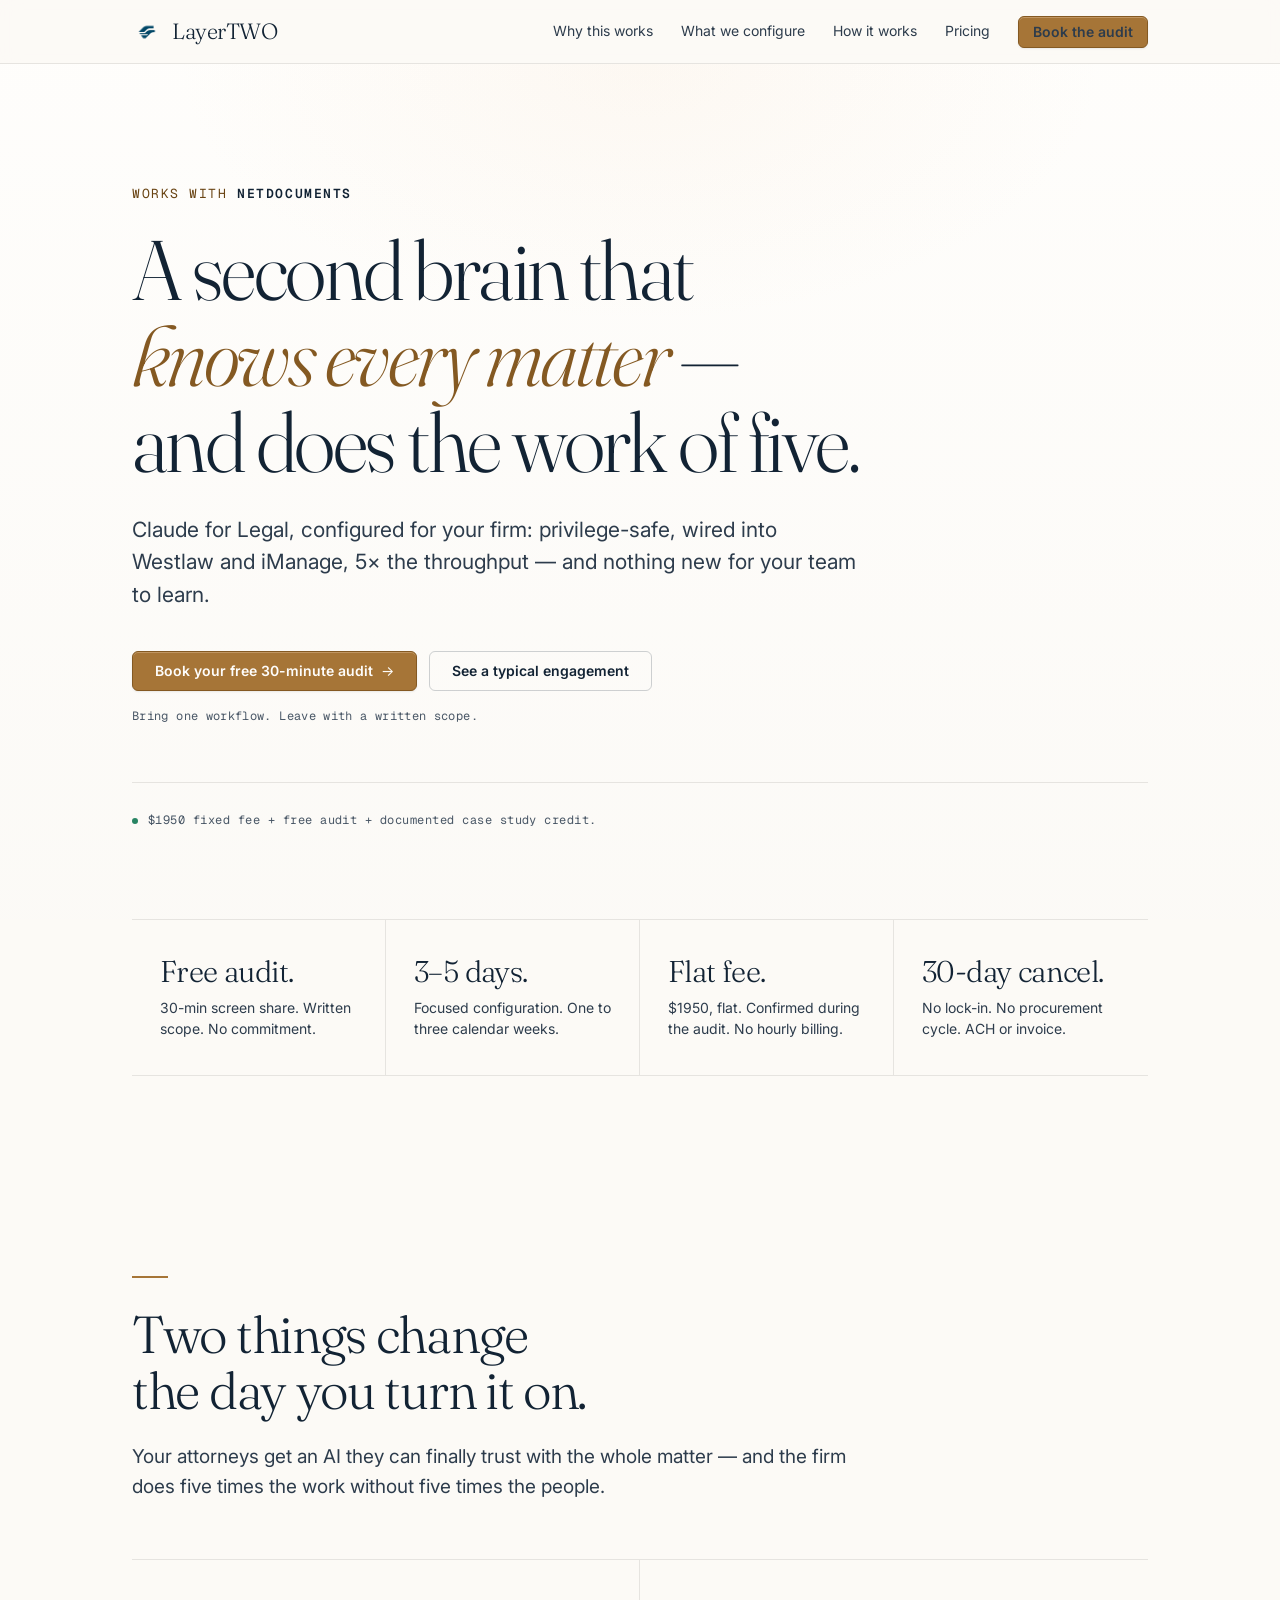
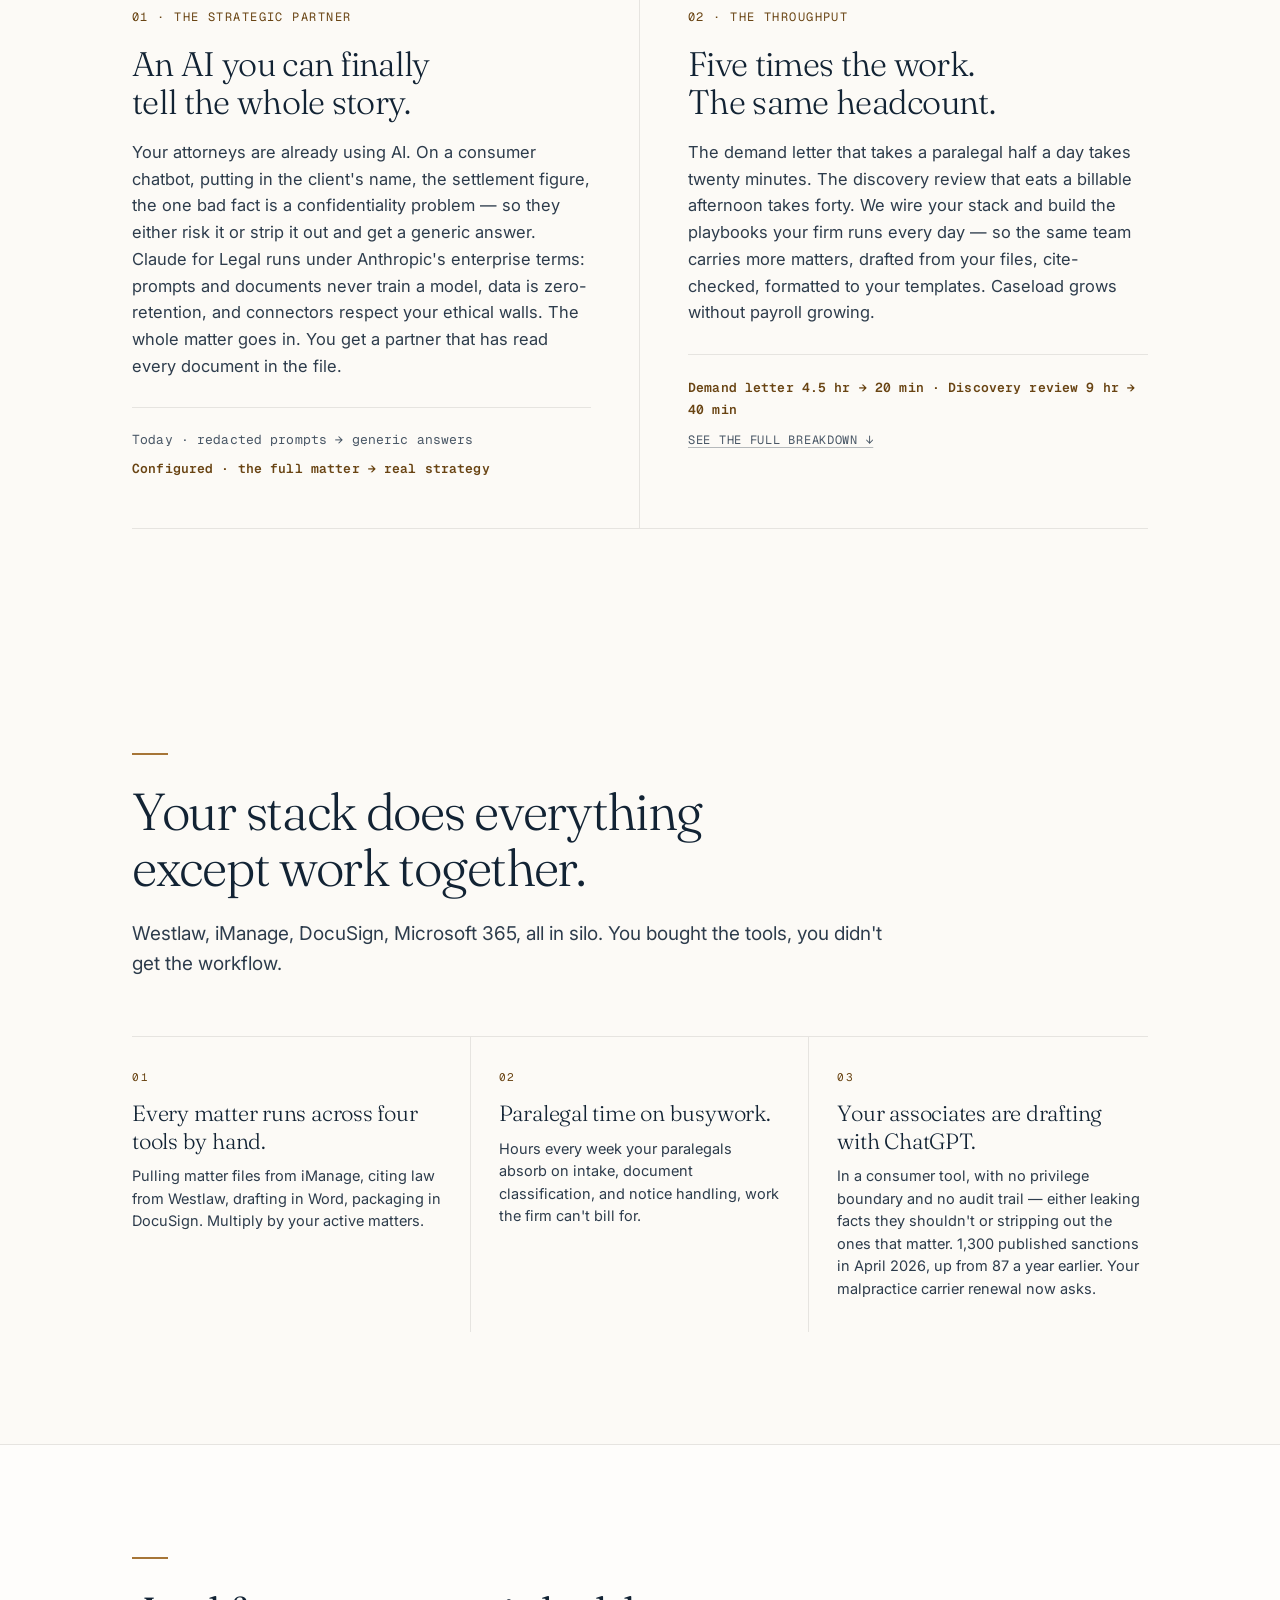
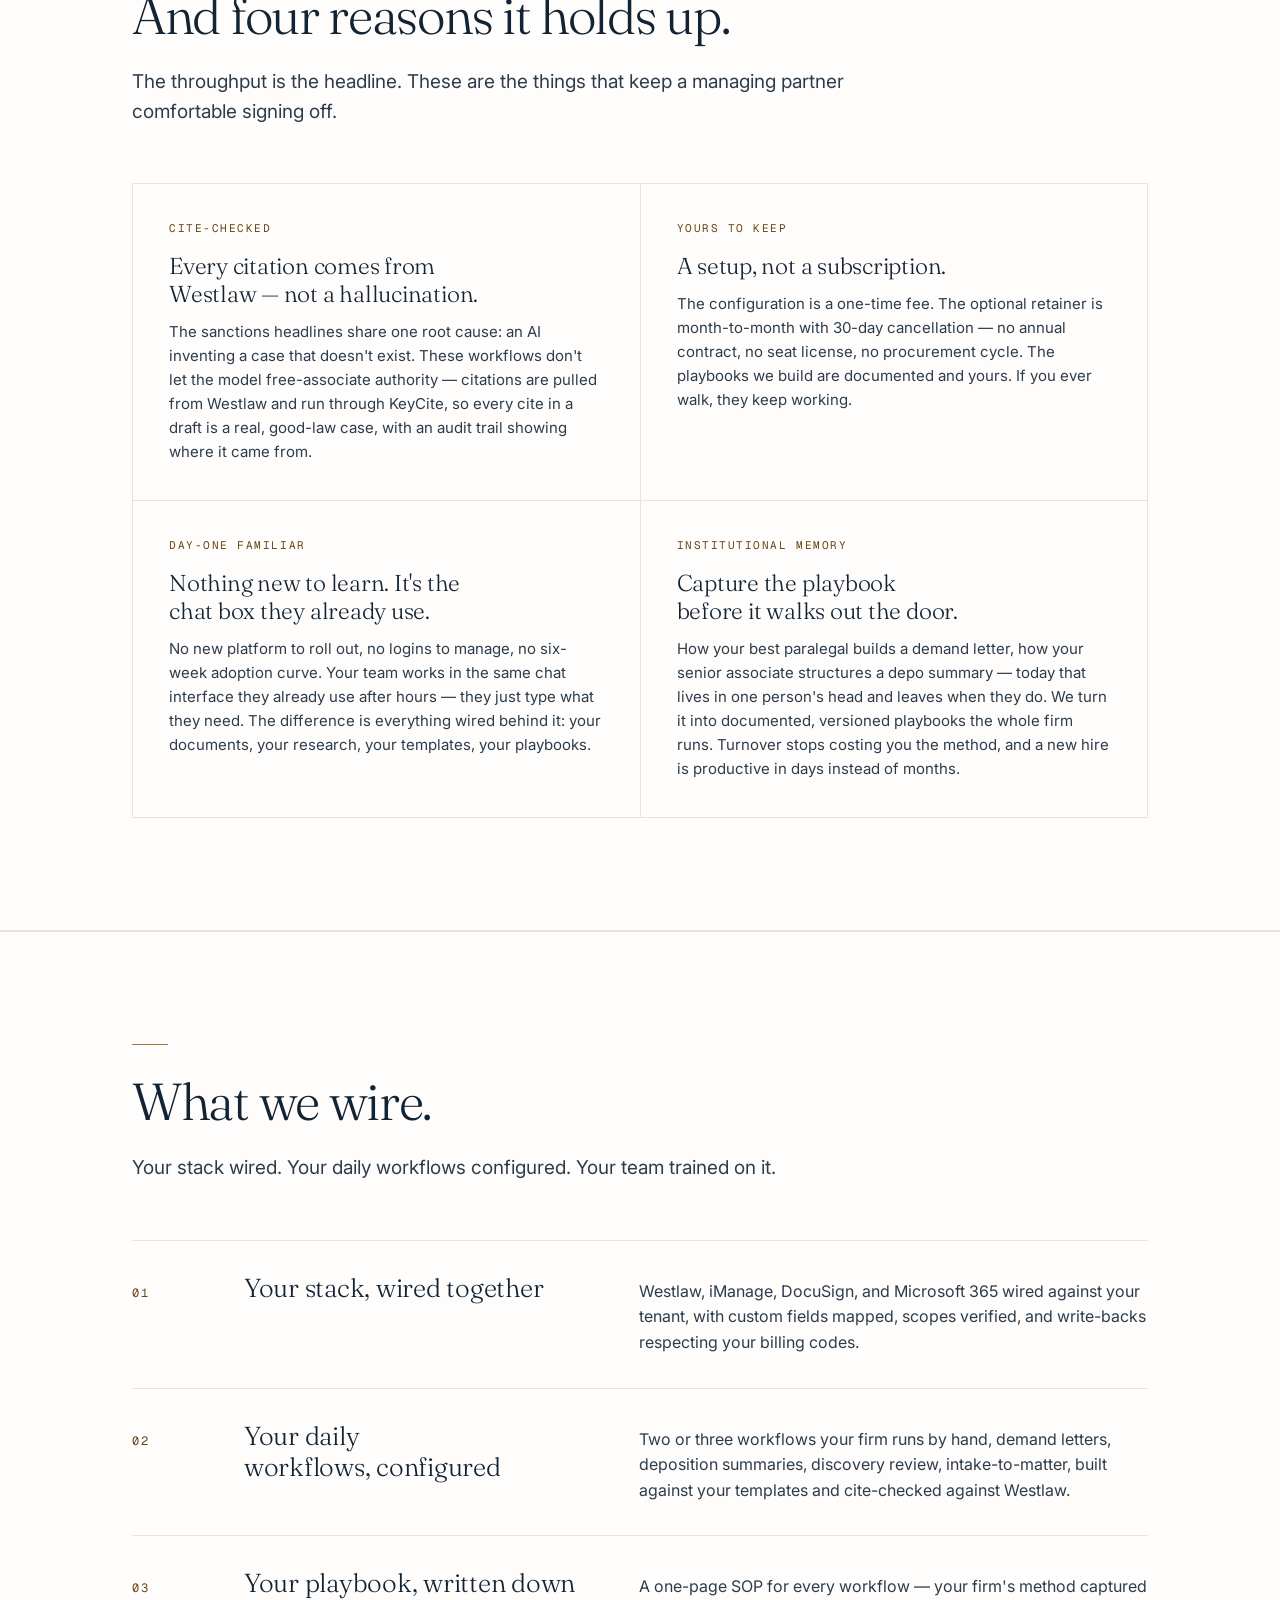
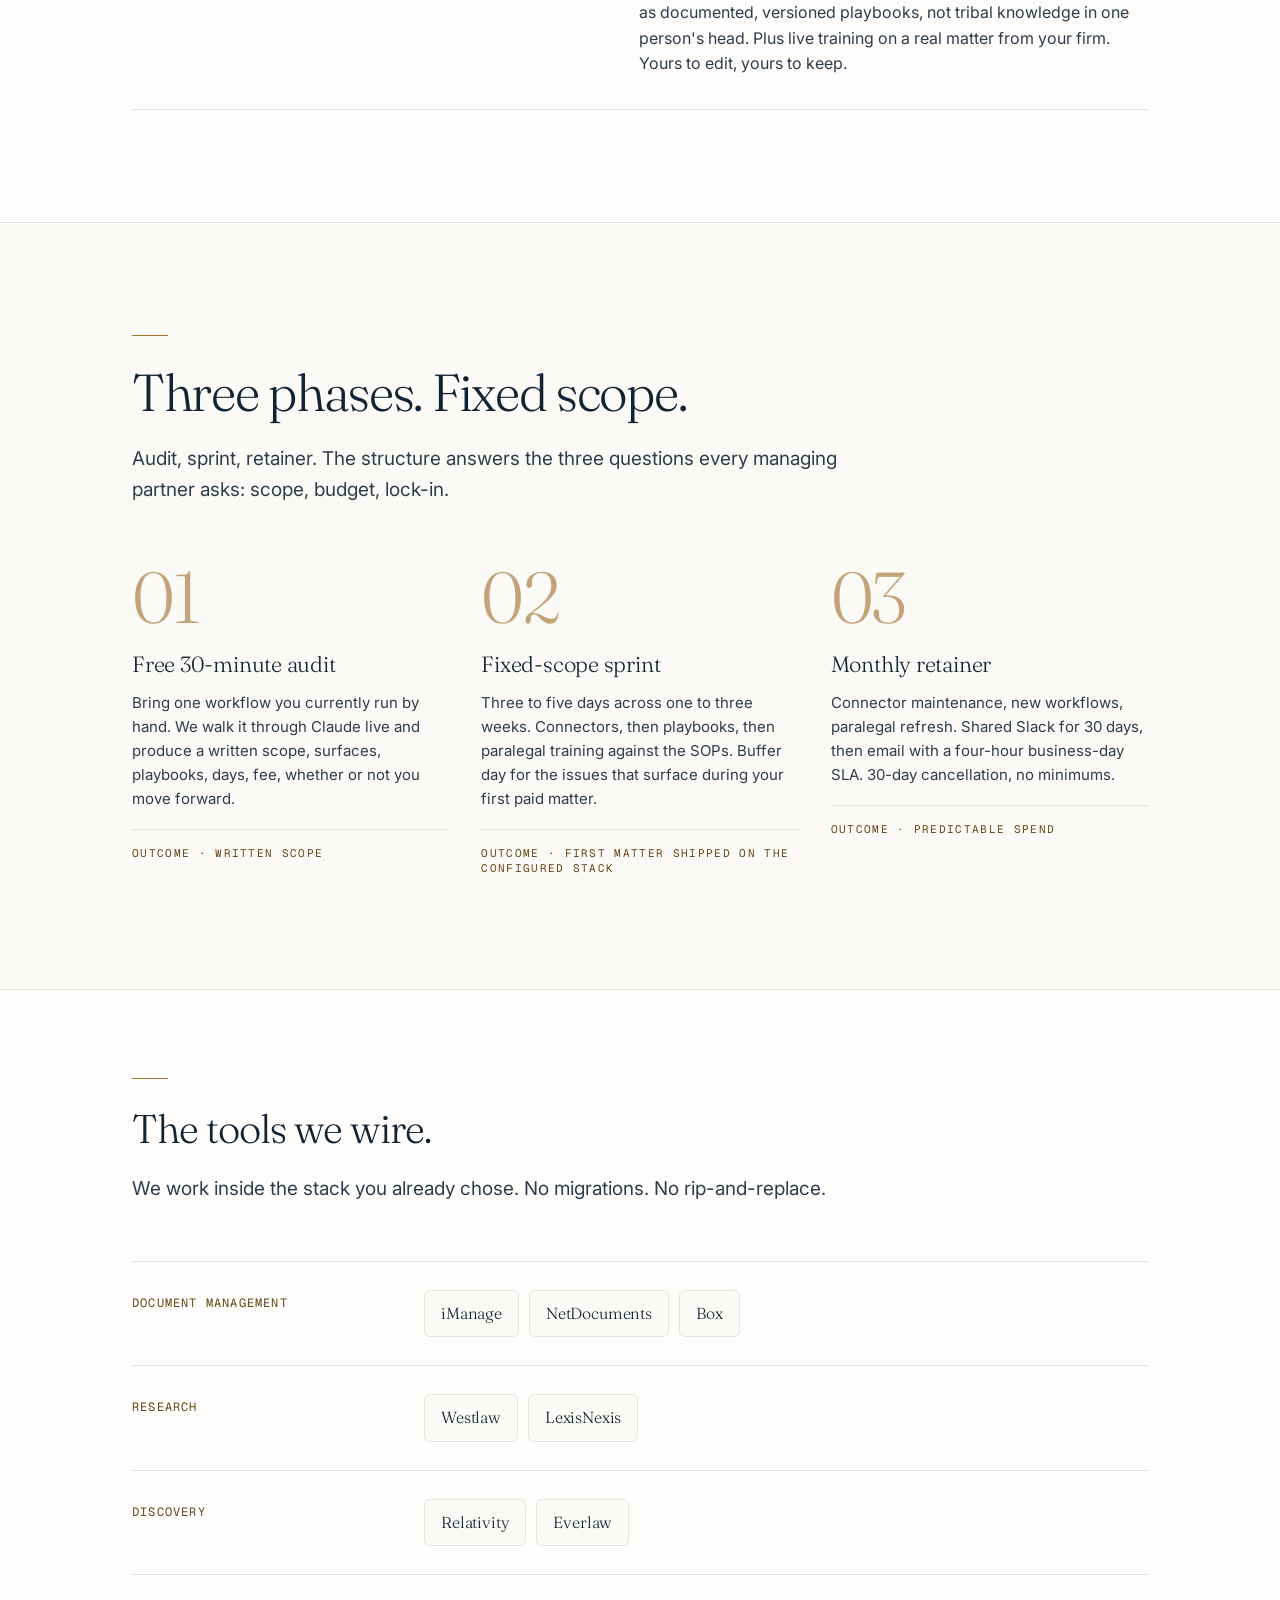
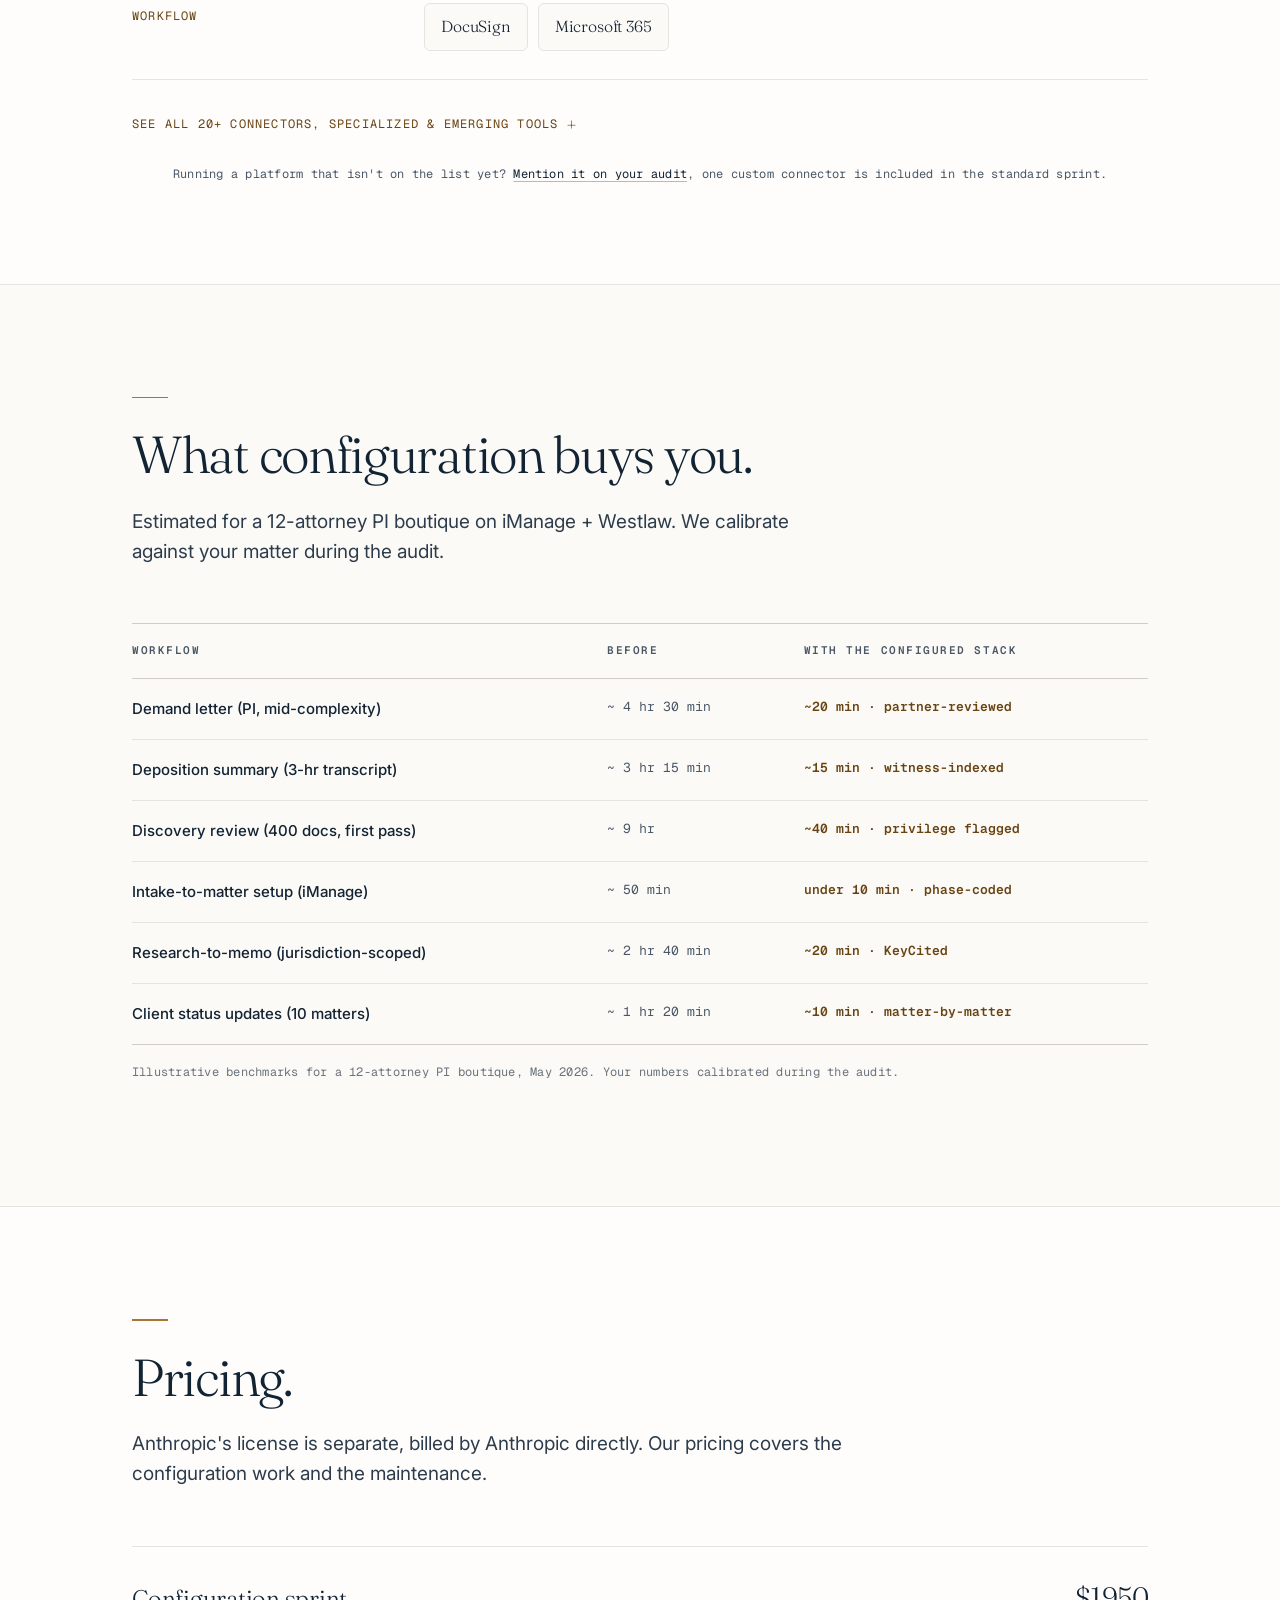
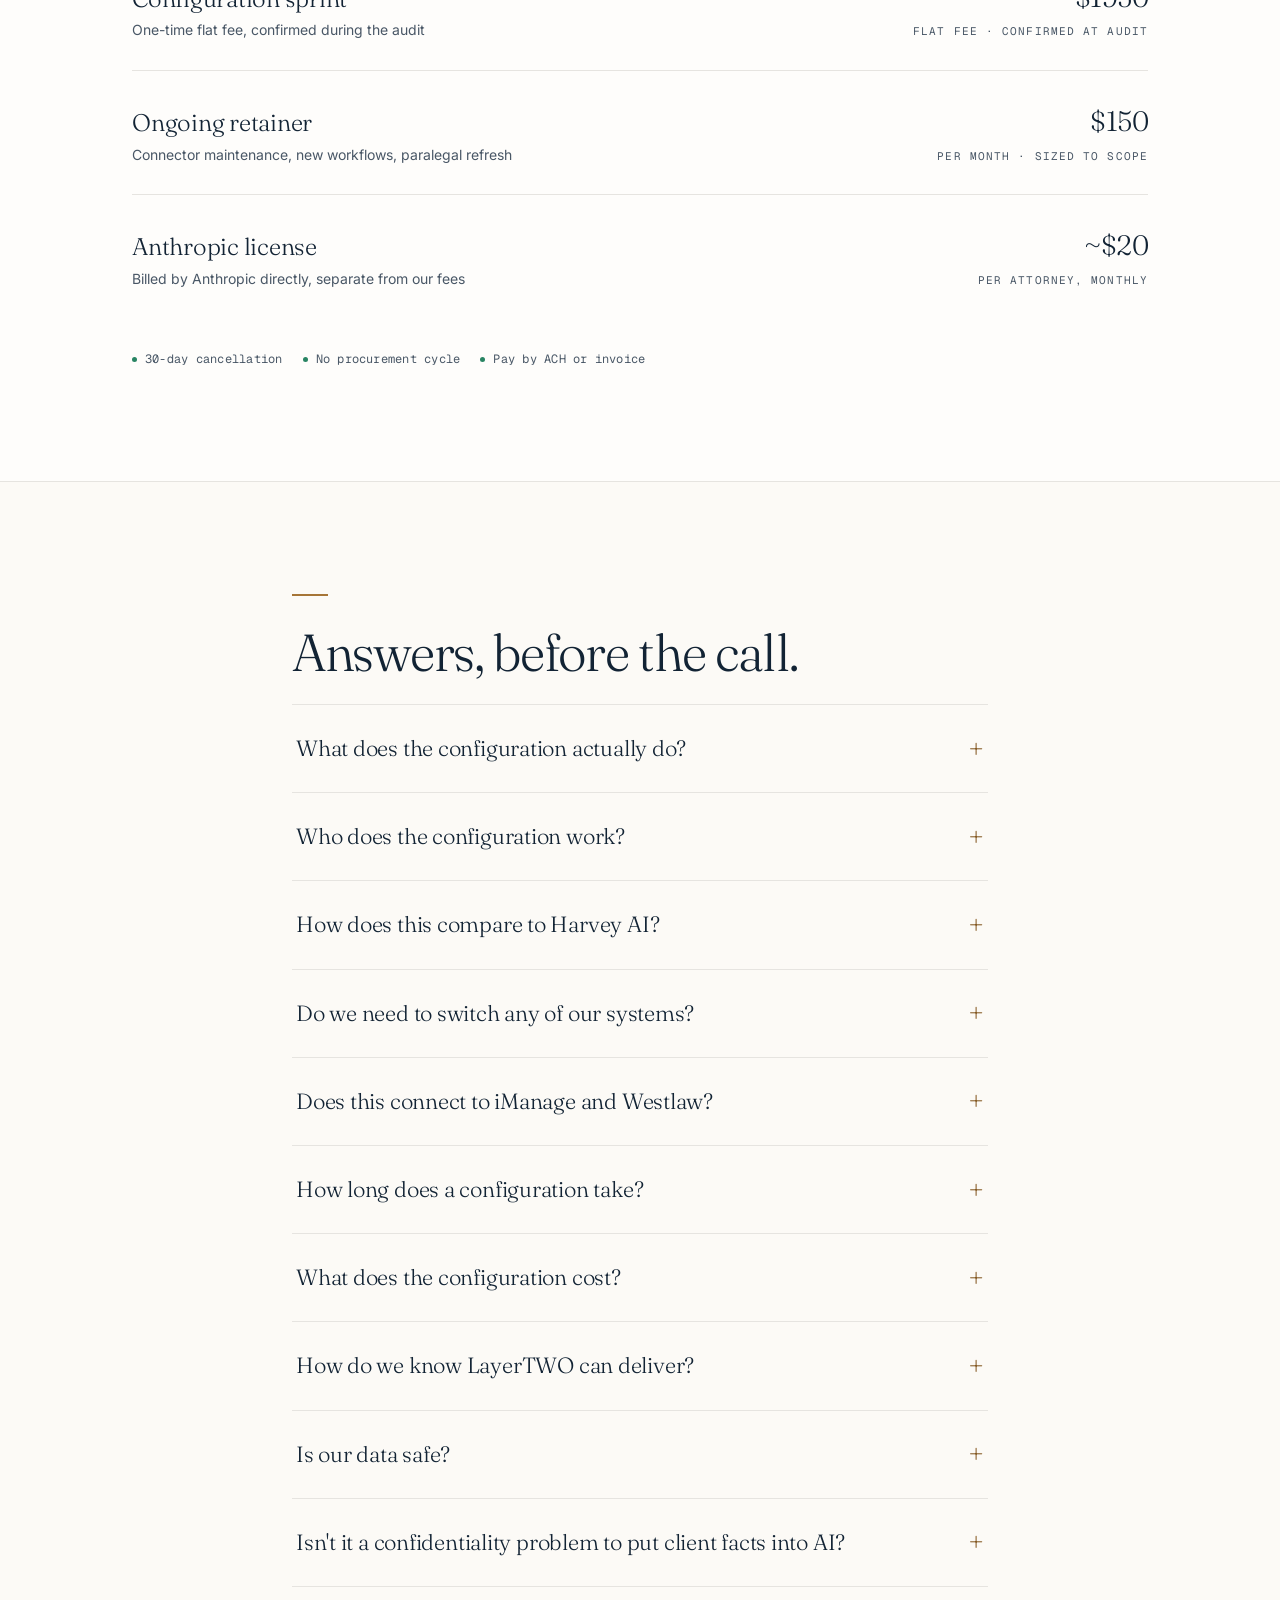
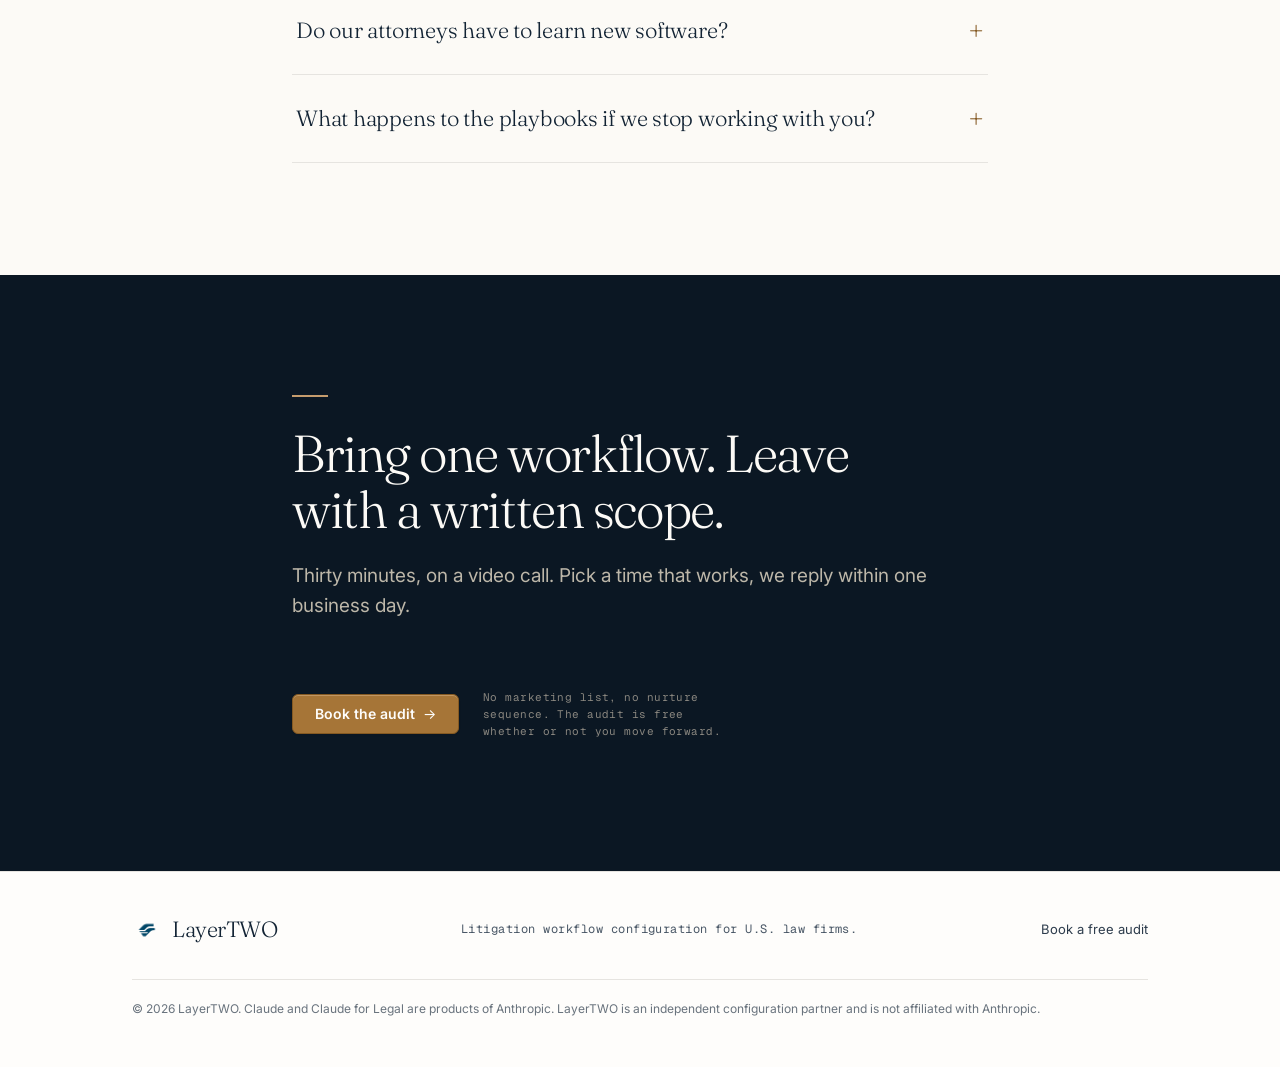
==== commit 2afb5bd4: "Redesign landing page around 6 benefits Restructure index.html so the privilege-safe "second brain" " ====
--- a/index.html
+++ b/index.html
@@ -6,23 +6,23 @@
 
 <!-- ============ SEO ============ -->
 <title>Claude for Legal · LayerTWO</title>
-<meta name="description" content="We configure Westlaw, DocuSign, iManage, and Microsoft 365 to run as one workflow for 5–30 attorney firms. Fixed fee. 3–5 days. Free audit.">
+<meta name="description" content="A privilege-safe second brain for your firm. We configure Claude into Westlaw, iManage, DocuSign, and Microsoft 365 — 5× the throughput, no new software to learn. Fixed fee. Free audit.">
 <link rel="canonical" href="https://layertwolab.com/">
 <link rel="icon" href="assets/Transparent.png" type="image/png">
 <link rel="apple-touch-icon" href="assets/TransparentLogo.png">
 
 <!-- Open Graph -->
 <meta property="og:type" content="website">
-<meta property="og:title" content="Claude Configuration for how your firm works">
-<meta property="og:description" content="Four tools, one workflow. We wire your stack and build the playbooks. Fixed fee. Free audit.">
+<meta property="og:title" content="A second brain that knows every matter — and does the work of five">
+<meta property="og:description" content="Privilege-safe Claude, wired into Westlaw and iManage. 5× the throughput, no new software to learn. Fixed fee. Free audit.">
 <meta property="og:url" content="https://layertwolab.com/">
 <meta property="og:image" content="https://layertwolab.com/assets/Transparent.png">
 <meta property="og:site_name" content="LayerTWO">
 
 <!-- Twitter -->
 <meta name="twitter:card" content="summary_large_image">
-<meta name="twitter:title" content="Claude Configuration for how your firm works">
-<meta name="twitter:description" content="Four tools, one workflow. We wire your stack and build the playbooks. Fixed fee. Free audit.">
+<meta name="twitter:title" content="A second brain that knows every matter — and does the work of five">
+<meta name="twitter:description" content="Privilege-safe Claude, wired into Westlaw and iManage. 5× the throughput, no new software to learn. Fixed fee. Free audit.">
 <meta name="twitter:image" content="https://layertwolab.com/assets/Transparent.png">
 
 <!-- ============ Schema: Service ============ -->
@@ -35,7 +35,7 @@
   "provider": { "@type": "Organization", "name": "LayerTWO", "url": "https://layertwolab.com" },
   "areaServed": { "@type": "Country", "name": "United States" },
   "audience": { "@type": "Audience", "audienceType": "U.S. litigation firms, 5–30 attorneys" },
-  "description": "Configuration, connector setup, practice-specific playbooks, and paralegal training that wire Westlaw, iManage, DocuSign, and Microsoft 365 into one workflow.",
+  "description": "Configuration, connector setup, practice-specific playbooks, and paralegal training that turn Claude for Legal into a privilege-safe second brain wired into Westlaw, iManage, DocuSign, and Microsoft 365 — for 5x throughput with no new software to learn.",
   "offers": [
     { "@type": "Offer", "name": "Configuration sprint", "priceSpecification": { "@type": "PriceSpecification", "price": "1950", "priceCurrency": "USD" } },
     { "@type": "Offer", "name": "Ongoing retainer", "priceSpecification": { "@type": "UnitPriceSpecification", "minPrice": "150", "maxPrice": "1500", "priceCurrency": "USD", "unitText": "per month" } }
@@ -80,7 +80,10 @@
     { "@type": "Question", "name": "How long does a configuration take?", "acceptedAnswer": { "@type": "Answer", "text": "Three to five focused days, spread across one to three weeks. Day one: audit and connectors. Days two and three: playbooks. Day four: paralegal training against the SOPs. Day five: buffer for the issues that surface during the first paid matter." } },
     { "@type": "Question", "name": "What does the configuration cost?", "acceptedAnswer": { "@type": "Answer", "text": "Configuration sprint: a $1950 flat fee, confirmed during the free audit. The Anthropic license is separate (~$20 per attorney per month, billed by Anthropic). Ongoing retainer: $150 to $1,500 per month. 30-day cancellation. No lock-in." } },
     { "@type": "Question", "name": "How do we know LayerTWO can deliver?", "acceptedAnswer": { "@type": "Answer", "text": "We are pre-revenue and honest about it. First 5 firms get the configuration sprint at $1950 fixed + a free audit + a documented case study credit. If we don't deliver to the scope agreed during the audit, you don't pay." } },
-    { "@type": "Question", "name": "Is our data safe?", "acceptedAnswer": { "@type": "Answer", "text": "Anthropic's enterprise terms exclude your prompts and documents from model training, encrypt data in transit and at rest, and support zero-retention mode. MCP connectors respect folder-level permissions, including ethical walls. We document the access boundaries in the SOP we hand off." } }
+    { "@type": "Question", "name": "Is our data safe?", "acceptedAnswer": { "@type": "Answer", "text": "Anthropic's enterprise terms exclude your prompts and documents from model training, encrypt data in transit and at rest, and support zero-retention mode. MCP connectors respect folder-level permissions, including ethical walls. We document the access boundaries in the SOP we hand off." } },
+    { "@type": "Question", "name": "Isn't it a confidentiality problem to put client facts into AI?", "acceptedAnswer": { "@type": "Answer", "text": "It is on a consumer chatbot — which is exactly why most firms either avoid AI or strip the facts out of it. Claude for Legal runs under Anthropic's enterprise terms: your prompts and documents never train a model, data is zero-retention, and MCP connectors respect your ethical walls. The whole matter can go in. We document the access boundaries in the SOP we hand off, so you can show your carrier and your clients exactly where data goes." } },
+    { "@type": "Question", "name": "Do our attorneys have to learn new software?", "acceptedAnswer": { "@type": "Answer", "text": "No. Your team works in the same chat interface they already use after hours — they just type what they need. There's no new platform to roll out, no logins to manage, and no adoption curve. The configuration is everything wired behind that chat box: your documents, your research, your templates, and your playbooks." } },
+    { "@type": "Question", "name": "What happens to the playbooks if we stop working with you?", "acceptedAnswer": { "@type": "Answer", "text": "They're yours. Every playbook is documented, versioned, and editable, and the retainer is month-to-month with 30-day cancellation — no annual contract and no seat license to LayerTWO. If you walk, the configuration and the playbooks keep working." } }
   ]
 }
 </script>
@@ -272,6 +275,89 @@
   }
   .pain-item p {
     font-size: 14.5px; line-height: 1.55; color: var(--fg-2); margin: 0;
+  }
+
+  /* ---------- Two pillars (main benefits) ---------- */
+  .pillars {
+    display: grid; grid-template-columns: 1fr 1fr; gap: 0;
+    border-top: 1px solid var(--border-soft);
+    border-bottom: 1px solid var(--border-soft);
+  }
+  .pillar {
+    padding: 48px 48px 48px 0;
+    display: flex; flex-direction: column;
+  }
+  .pillar:first-child {
+    border-right: 1px solid var(--border-soft);
+    padding-right: 48px;
+  }
+  .pillar:last-child { padding-left: 48px; padding-right: 0; }
+  .pillar-kicker {
+    font-family: var(--font-mono); font-size: 12px;
+    color: var(--brass-700); letter-spacing: 0.12em;
+    text-transform: uppercase; margin-bottom: 18px;
+  }
+  .pillar h3 {
+    font-family: var(--font-serif); font-weight: 300;
+    font-size: clamp(28px, 3.2vw, 34px); line-height: 1.12;
+    letter-spacing: -0.02em; color: var(--fg-1);
+    margin: 0 0 18px; text-wrap: balance;
+  }
+  .pillar p {
+    font-size: 16.5px; line-height: 1.62; color: var(--fg-2); margin: 0;
+  }
+  .pillar-contrast {
+    margin-top: 28px; padding-top: 22px;
+    border-top: 1px solid var(--border-soft);
+    display: flex; flex-direction: column; gap: 8px;
+  }
+  .pillar-contrast span {
+    font-family: var(--font-mono); font-size: 13px; letter-spacing: 0.01em;
+  }
+  .pillar-contrast .before { color: var(--fg-3); }
+  .pillar-contrast .after  { color: var(--brass-700); font-weight: 600; }
+  .pillar-proof {
+    margin-top: 28px; padding-top: 22px;
+    border-top: 1px solid var(--border-soft);
+  }
+  .pillar-proof .figures {
+    font-family: var(--font-mono); font-size: 13px;
+    color: var(--brass-700); font-weight: 600; letter-spacing: 0.01em;
+    line-height: 1.7;
+  }
+  .pillar-proof a {
+    display: inline-block; margin-top: 10px;
+    font-family: var(--font-mono); font-size: 12px;
+    letter-spacing: 0.06em; text-transform: uppercase;
+    color: var(--fg-3); text-decoration: underline;
+    text-decoration-color: oklch(0.25 0.04 250 / 0.3); text-underline-offset: 3px;
+  }
+  .pillar-proof a:hover { color: var(--fg-1); }
+
+  /* ---------- Supporting benefits grid ---------- */
+  #benefits { background: var(--paper); border-top: 1px solid var(--border-soft); border-bottom: 1px solid var(--border-soft); }
+  .benefit-grid {
+    display: grid; grid-template-columns: 1fr 1fr; gap: 0;
+    border-top: 1px solid var(--border-soft);
+    border-left: 1px solid var(--border-soft);
+  }
+  .benefit-card {
+    padding: 36px 36px 36px;
+    border-right: 1px solid var(--border-soft);
+    border-bottom: 1px solid var(--border-soft);
+  }
+  .benefit-card .kicker {
+    font-family: var(--font-mono); font-size: 11px;
+    color: var(--brass-700); letter-spacing: 0.14em;
+    text-transform: uppercase; margin-bottom: 14px;
+  }
+  .benefit-card h3 {
+    font-family: var(--font-serif); font-weight: 300;
+    font-size: 23px; line-height: 1.22; letter-spacing: -0.01em;
+    color: var(--fg-1); margin: 0 0 12px; text-wrap: balance;
+  }
+  .benefit-card p {
+    font-size: 15px; line-height: 1.6; color: var(--fg-2); margin: 0;
   }
 
   /* ---------- What we configure ---------- */
@@ -500,6 +586,12 @@
     .pain-list { grid-template-columns: 1fr; border-top: 0; }
     .pain-item { border-right: 0; border-bottom: 1px solid var(--border-soft); padding: 24px 0; }
     .pain-item:last-child { border-bottom: 0; }
+    .pillars { grid-template-columns: 1fr; }
+    .pillar { padding: 36px 0; }
+    .pillar:first-child { border-right: 0; border-bottom: 1px solid var(--border-soft); padding-right: 0; }
+    .pillar:last-child { padding-left: 0; }
+    .benefit-grid { grid-template-columns: 1fr; border-left: 0; }
+    .benefit-card { border-right: 0; padding: 28px 0; }
     .config-row { grid-template-columns: 60px 1fr; gap: 16px; }
     .config-row p { grid-column: span 2; }
     .steps { grid-template-columns: 1fr; gap: 48px; }
@@ -543,6 +635,7 @@
       <span class="brand-name">LayerTWO</span>
     </a>
     <nav class="nav-links" aria-label="Primary">
+      <a href="#why">Why this works</a>
       <a href="#what">What we configure</a>
       <a href="#how">How it works</a>
       <a href="#pricing">Pricing</a>
@@ -558,10 +651,10 @@
   <div class="container">
     <p class="hero-kicker">Works with <span class="rotator" id="tool-rotator">iManage</span></p>
     <h1 class="hero-h1" id="hero-h1">
-      Claude for Legal, configured for how <em>your firm</em> works.
+      A second brain that <em>knows every matter</em> — and does the work of five.
     </h1>
     <p class="hero-sub">
-      The demand letter that takes a paralegal half a day takes twenty minutes. The discovery review that eats a billable afternoon takes forty. We wire iManage, Westlaw, Word, and DocuSign into one workflow and build the playbooks your firm runs every day — so your team handles more matters without adding headcount. 
+      Claude for Legal, configured for your firm: privilege-safe, wired into Westlaw and iManage, 5&times; the throughput — and nothing new for your team to learn.
     </p>
 
     <div class="hero-ctas">
@@ -597,6 +690,59 @@
         <div class="stat-title">30-day cancel.</div>
         <div class="stat-label">No lock-in. No procurement cycle. ACH or invoice.</div>
       </div>
+    </div>
+  </div>
+</section>
+
+<!-- ================== TWO PILLARS (main benefits) ================== -->
+<section id="why" aria-labelledby="why-h">
+  <div class="container">
+    <div class="section-mark"></div>
+    <h2 class="section-h" id="why-h">Two things change the day you turn it on.</h2>
+    <p class="section-sub">
+      Your attorneys get an AI they can finally trust with the whole matter — and the firm does five times the work without five times the people.
+    </p>
+    <div class="pillars">
+
+      <!-- PILLAR A · Benefit #1 — privilege-safe second brain -->
+      <!-- ===== SHARPENED-TONE ALTERNATE (swap in by replacing the <div class="pillar"> block below) =====
+      <div class="pillar">
+        <div class="pillar-kicker">01 &middot; The strategic partner</div>
+        <h3>Stop redacting your own AI.</h3>
+        <p>
+          Right now your associates are pasting privileged facts into ChatGPT after hours &mdash; or hobbling it by leaving them out. One is an ethics exposure your malpractice carrier is now asking about. The other wastes the tool. Claude for Legal runs under enterprise terms &mdash; zero retention, no training on your matters, ethical-wall-aware connectors &mdash; so the whole file goes in safely. The AI stops guessing and starts strategizing, because for the first time it's allowed to know the case.
+        </p>
+        <div class="pillar-contrast">
+          <span class="before">Today &middot; redacted prompts &rarr; generic answers</span>
+          <span class="after">Configured &middot; the full matter &rarr; real strategy</span>
+        </div>
+      </div>
+      ===== END SHARPENED-TONE ALTERNATE ===== -->
+      <div class="pillar">
+        <div class="pillar-kicker">01 &middot; The strategic partner</div>
+        <h3>An AI you can finally tell the whole story.</h3>
+        <p>
+          Your attorneys are already using AI. On a consumer chatbot, putting in the client's name, the settlement figure, the one bad fact is a confidentiality problem &mdash; so they either risk it or strip it out and get a generic answer. Claude for Legal runs under Anthropic's enterprise terms: prompts and documents never train a model, data is zero-retention, and connectors respect your ethical walls. The whole matter goes in. You get a partner that has read every document in the file.
+        </p>
+        <div class="pillar-contrast">
+          <span class="before">Today &middot; redacted prompts &rarr; generic answers</span>
+          <span class="after">Configured &middot; the full matter &rarr; real strategy</span>
+        </div>
+      </div>
+
+      <!-- PILLAR B · Benefit #2 — 5x throughput, same headcount -->
+      <div class="pillar">
+        <div class="pillar-kicker">02 &middot; The throughput</div>
+        <h3>Five times the work. The same headcount.</h3>
+        <p>
+          The demand letter that takes a paralegal half a day takes twenty minutes. The discovery review that eats a billable afternoon takes forty. We wire your stack and build the playbooks your firm runs every day &mdash; so the same team carries more matters, drafted from your files, cite-checked, formatted to your templates. Caseload grows without payroll growing.
+        </p>
+        <div class="pillar-proof">
+          <div class="figures">Demand letter 4.5&nbsp;hr &rarr; 20&nbsp;min &middot; Discovery review 9&nbsp;hr &rarr; 40&nbsp;min</div>
+          <a href="#compression">See the full breakdown &darr;</a>
+        </div>
+      </div>
+
     </div>
   </div>
 </section>
@@ -625,9 +771,65 @@
       <li class="pain-item">
         <div class="num">03</div>
         <h4>Your associates are drafting with ChatGPT.</h4>
-        <p>Without a firm-approved workflow or audit trail. Your malpractice carrier renewal now asks. 1,300 published sanctions in April 2026, up from 87 a year earlier.</p>
+        <p>In a consumer tool, with no privilege boundary and no audit trail — either leaking facts they shouldn't or stripping out the ones that matter. 1,300 published sanctions in April 2026, up from 87 a year earlier. Your malpractice carrier renewal now asks.</p>
       </li>
     </ul>
+  </div>
+</section>
+
+<!-- ================== SUPPORTING BENEFITS ================== -->
+<section id="benefits" aria-labelledby="benefits-h">
+  <div class="container">
+    <div class="section-mark"></div>
+    <h2 class="section-h" id="benefits-h">And four reasons it holds up.</h2>
+    <p class="section-sub">
+      The throughput is the headline. These are the things that keep a managing partner comfortable signing off.
+    </p>
+    <div class="benefit-grid">
+
+      <!-- BENEFIT #3 · Prevent sanctions -->
+      <!-- ===== SHARPENED-TONE ALTERNATE (swap in by replacing the <div class="benefit-card"> block below) =====
+      <div class="benefit-card">
+        <div class="kicker">Cite-checked</div>
+        <h3>1,300 sanctions last April. Almost all from a made-up case.</h3>
+        <p>Published AI sanctions went from 87 to 1,300 in a year &mdash; nearly all from an AI inventing authority that was never real. Your filings don't get to gamble. Citations are pulled straight from Westlaw and KeyCited before they reach a draft. Real cases, good law, every time &mdash; with a trail to prove it.</p>
+      </div>
+      ===== END SHARPENED-TONE ALTERNATE ===== -->
+      <div class="benefit-card">
+        <div class="kicker">Cite-checked</div>
+        <h3>Every citation comes from Westlaw — not a hallucination.</h3>
+        <p>The sanctions headlines share one root cause: an AI inventing a case that doesn't exist. These workflows don't let the model free-associate authority — citations are pulled from Westlaw and run through KeyCite, so every cite in a draft is a real, good-law case, with an audit trail showing where it came from.</p>
+      </div>
+
+      <!-- BENEFIT #4 · No lock-in -->
+      <div class="benefit-card">
+        <div class="kicker">Yours to keep</div>
+        <h3>A setup, not a subscription.</h3>
+        <p>The configuration is a one-time fee. The optional retainer is month-to-month with 30-day cancellation — no annual contract, no seat license, no procurement cycle. The playbooks we build are documented and yours. If you ever walk, they keep working.</p>
+      </div>
+
+      <!-- BENEFIT #5 · No new software -->
+      <div class="benefit-card">
+        <div class="kicker">Day-one familiar</div>
+        <h3>Nothing new to learn. It's the chat box they already use.</h3>
+        <p>No new platform to roll out, no logins to manage, no six-week adoption curve. Your team works in the same chat interface they already use after hours — they just type what they need. The difference is everything wired behind it: your documents, your research, your templates, your playbooks.</p>
+      </div>
+
+      <!-- BENEFIT #6 · Knowledge base / talent retention -->
+      <!-- ===== SHARPENED-TONE ALTERNATE (swap in by replacing the <div class="benefit-card"> block below) =====
+      <div class="benefit-card">
+        <div class="kicker">Institutional memory</div>
+        <h3>When your best paralegal quits, the method quits too.</h3>
+        <p>The replacement takes six months to get good &mdash; because the firm's know-how was never written down. We capture how your firm actually works as documented, versioned playbooks the whole firm runs. Knowledge stops being a person and becomes an asset the firm owns. New hires bill in days.</p>
+      </div>
+      ===== END SHARPENED-TONE ALTERNATE ===== -->
+      <div class="benefit-card">
+        <div class="kicker">Institutional memory</div>
+        <h3>Capture the playbook before it walks out the door.</h3>
+        <p>How your best paralegal builds a demand letter, how your senior associate structures a depo summary — today that lives in one person's head and leaves when they do. We turn it into documented, versioned playbooks the whole firm runs. Turnover stops costing you the method, and a new hire is productive in days instead of months.</p>
+      </div>
+
+    </div>
   </div>
 </section>
 
@@ -652,8 +854,8 @@
       </div>
       <div class="config-row">
         <div class="num">03</div>
-        <h3>Your team, trained on it</h3>
-        <p>A one-page SOP for every workflow, plus live training on a real matter from your firm. Versioned, and yours to edit.</p>
+        <h3>Your playbook, written down</h3>
+        <p>A one-page SOP for every workflow — your firm's method captured as documented, versioned playbooks, not tribal knowledge in one person's head. Plus live training on a real matter from your firm. Yours to edit, yours to keep.</p>
       </div>
     </div>
   </div>
@@ -896,6 +1098,18 @@
         <summary>Is our data safe?</summary>
         <p>Anthropic's enterprise terms exclude your prompts and documents from model training, encrypt data in transit and at rest, and support zero-retention mode. MCP connectors respect folder-level permissions, including ethical walls. We document the access boundaries in the SOP we hand off.</p>
       </details>
+      <details>
+        <summary>Isn't it a confidentiality problem to put client facts into AI?</summary>
+        <p>It is on a consumer chatbot — which is exactly why most firms either avoid AI or strip the facts out of it. Claude for Legal runs under Anthropic's enterprise terms: your prompts and documents never train a model, data is zero-retention, and MCP connectors respect your ethical walls. The whole matter can go in. We document the access boundaries in the SOP we hand off, so you can show your carrier and your clients exactly where data goes.</p>
+      </details>
+      <details>
+        <summary>Do our attorneys have to learn new software?</summary>
+        <p>No. Your team works in the same chat interface they already use after hours — they just type what they need. There's no new platform to roll out, no logins to manage, and no adoption curve. The configuration is everything wired behind that chat box: your documents, your research, your templates, and your playbooks.</p>
+      </details>
+      <details>
+        <summary>What happens to the playbooks if we stop working with you?</summary>
+        <p>They're yours. Every playbook is documented, versioned, and editable, and the retainer is month-to-month with 30-day cancellation — no annual contract and no seat license to LayerTWO. If you walk, the configuration and the playbooks keep working.</p>
+      </details>
     </div>
   </div>
 </section>
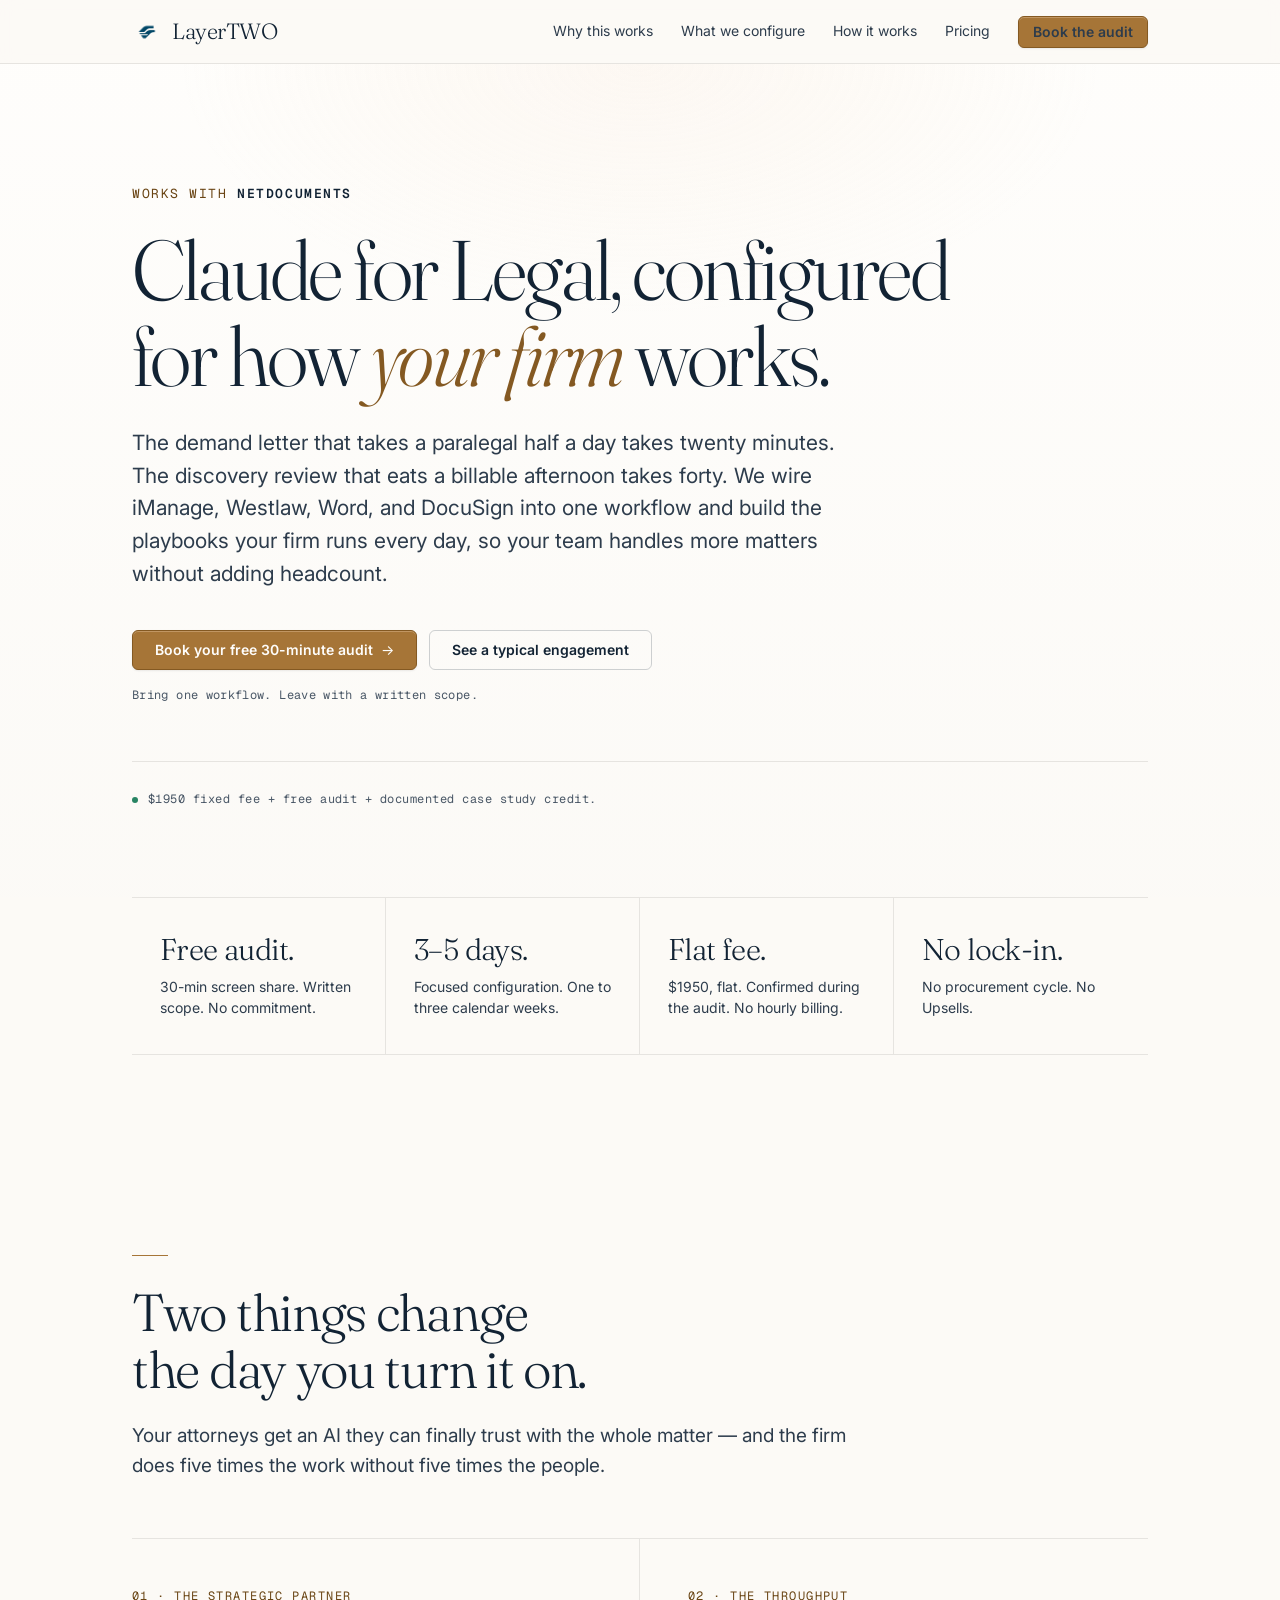
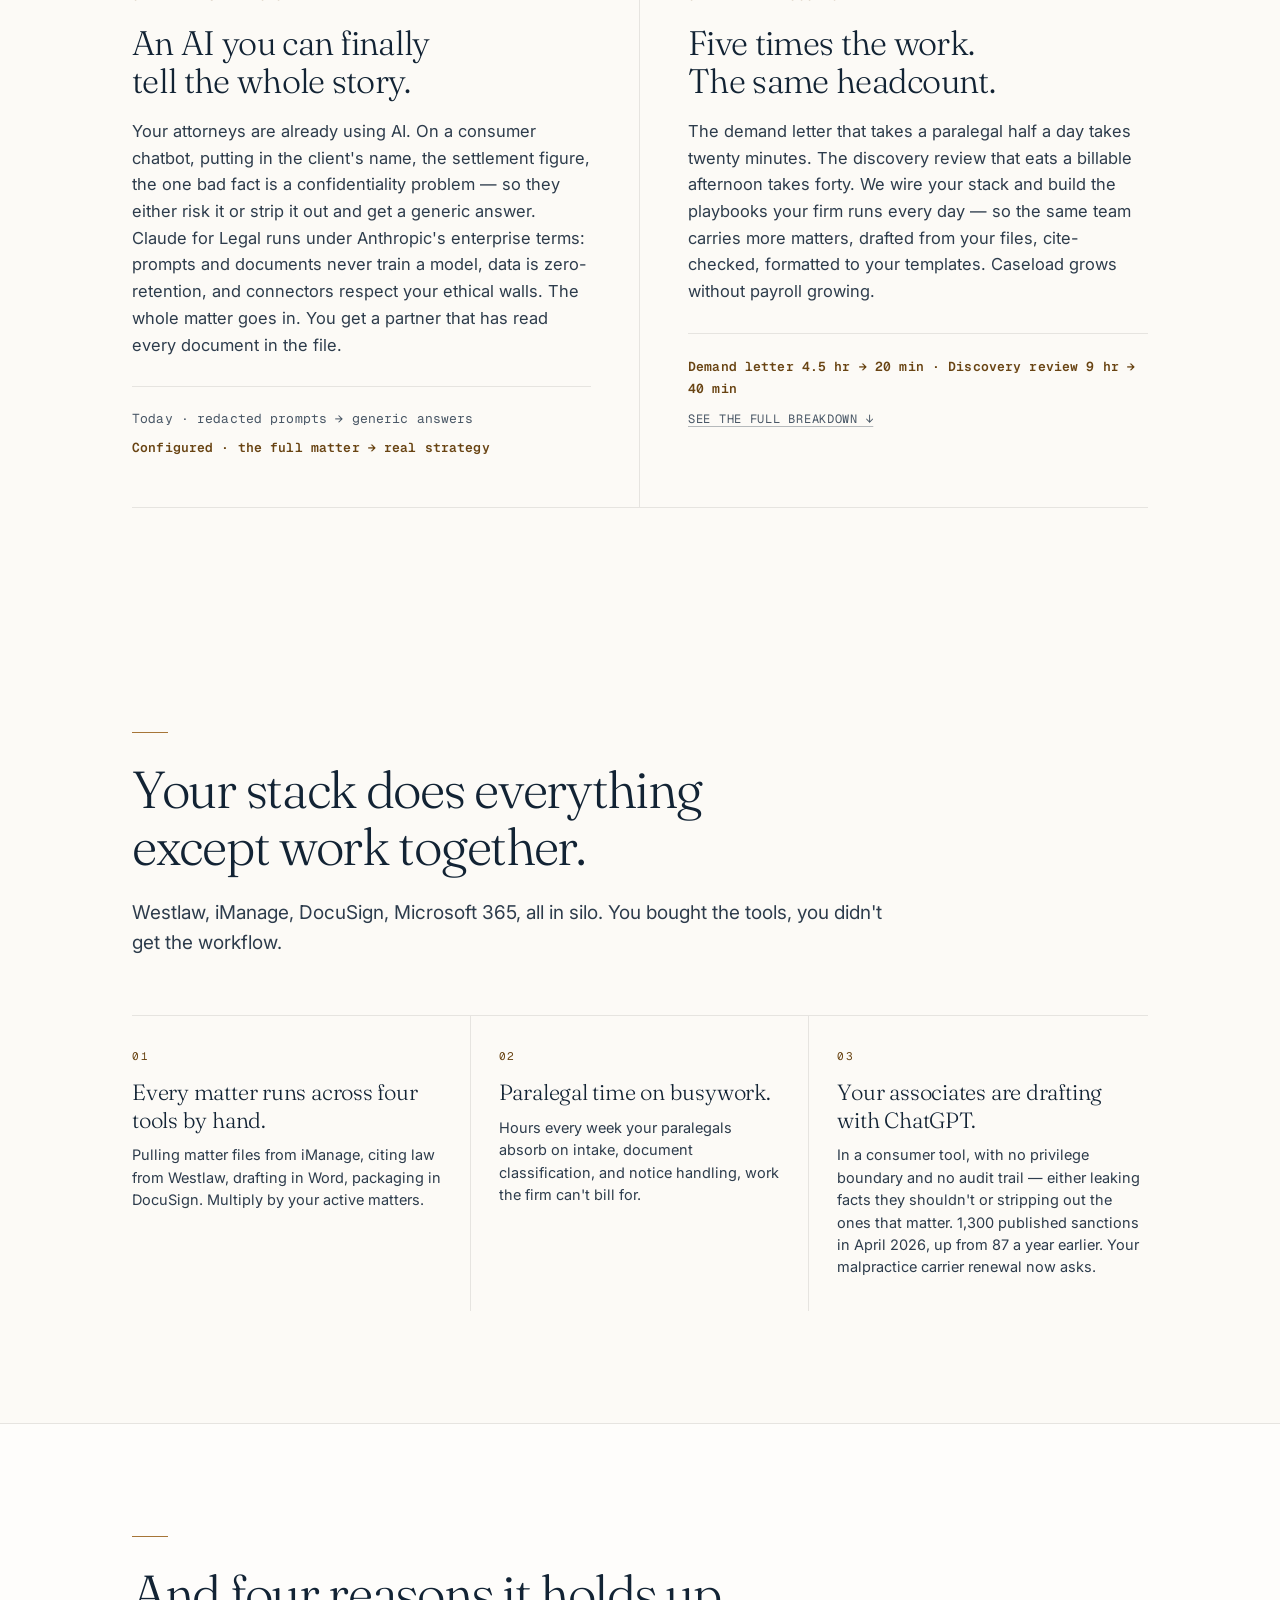
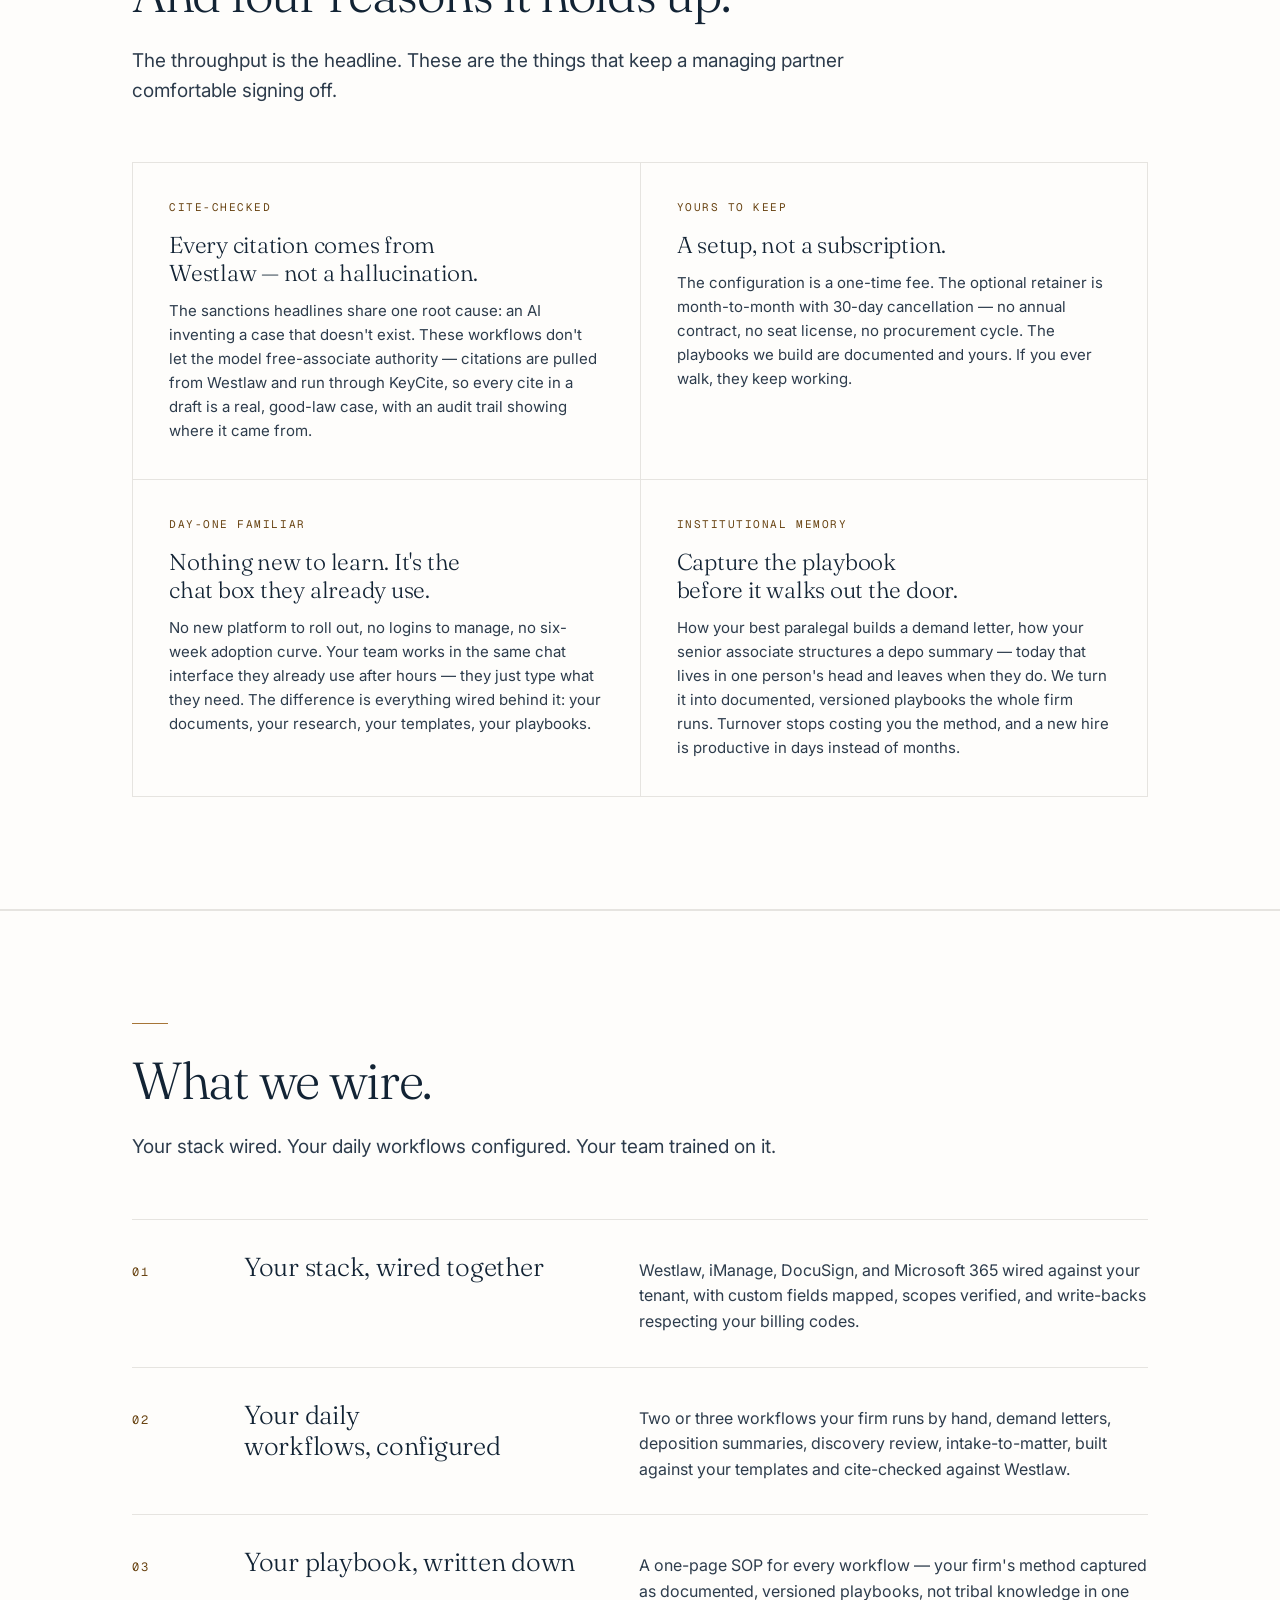
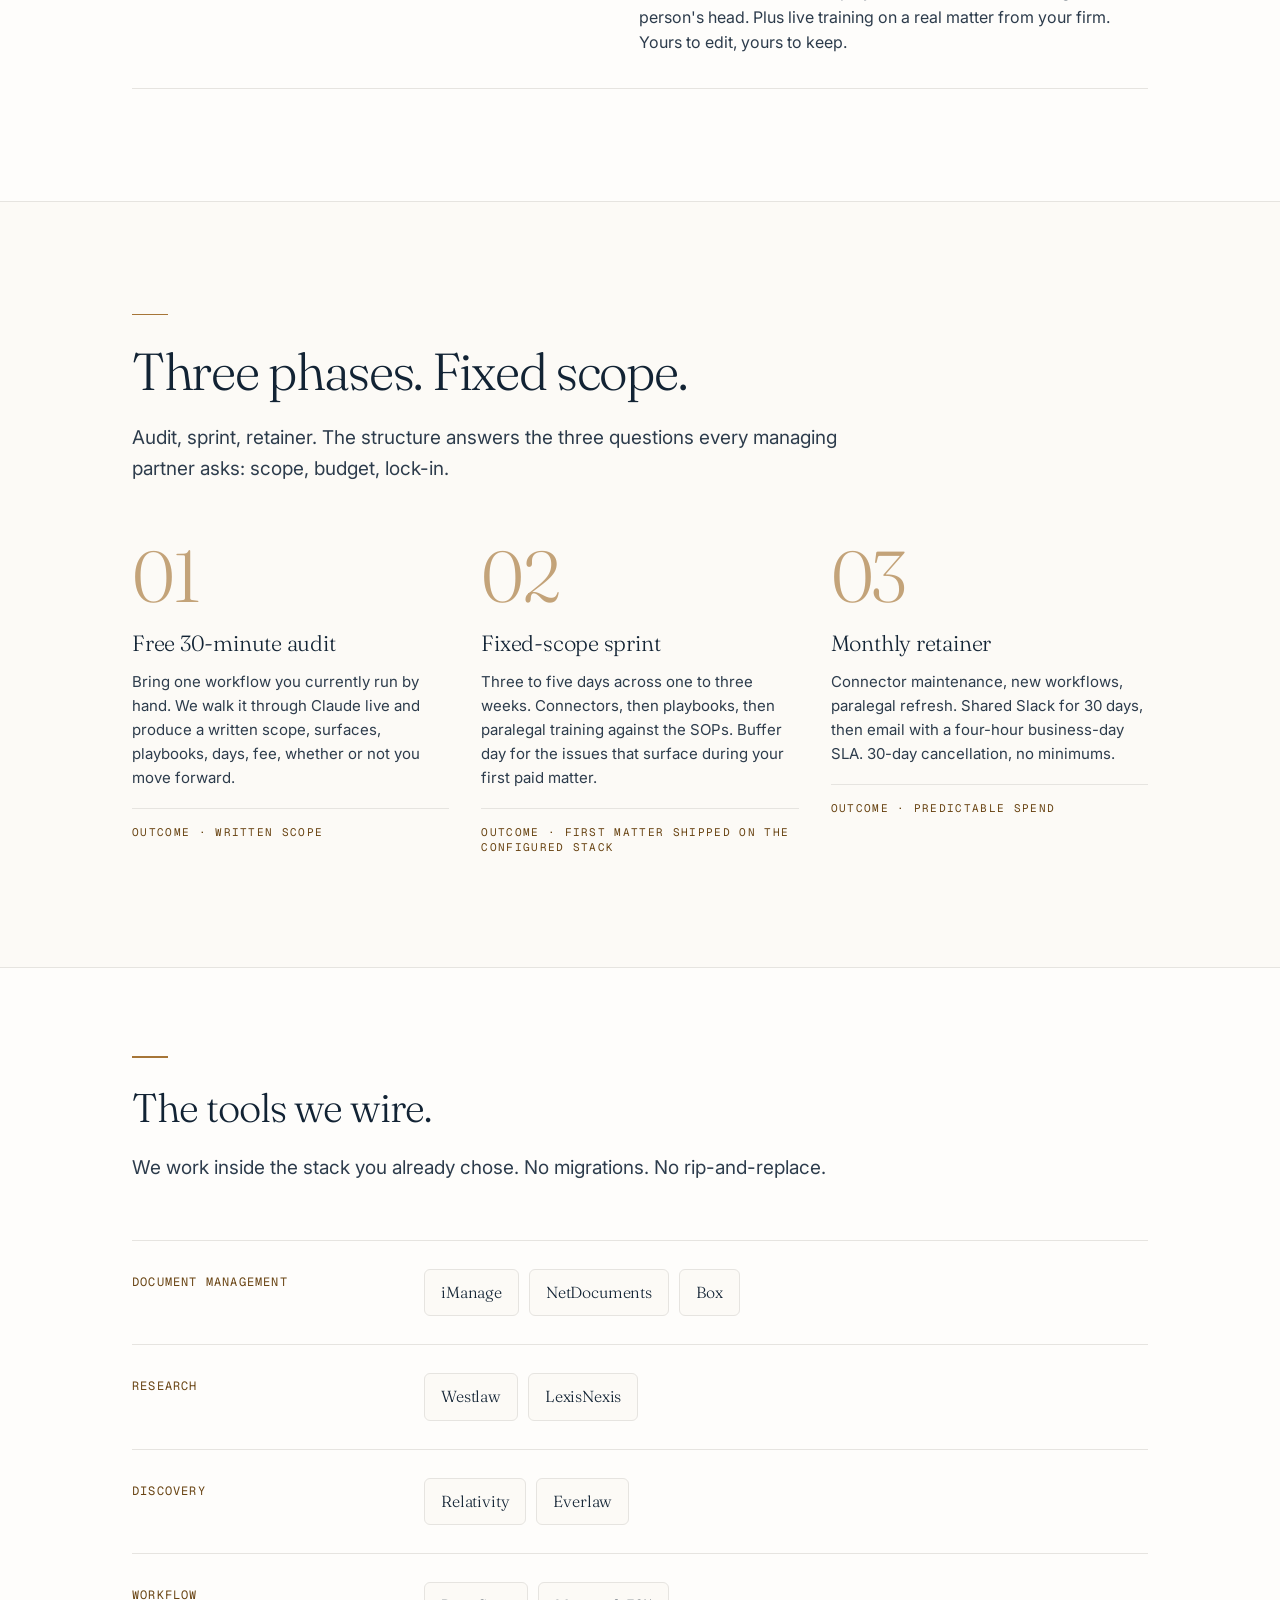
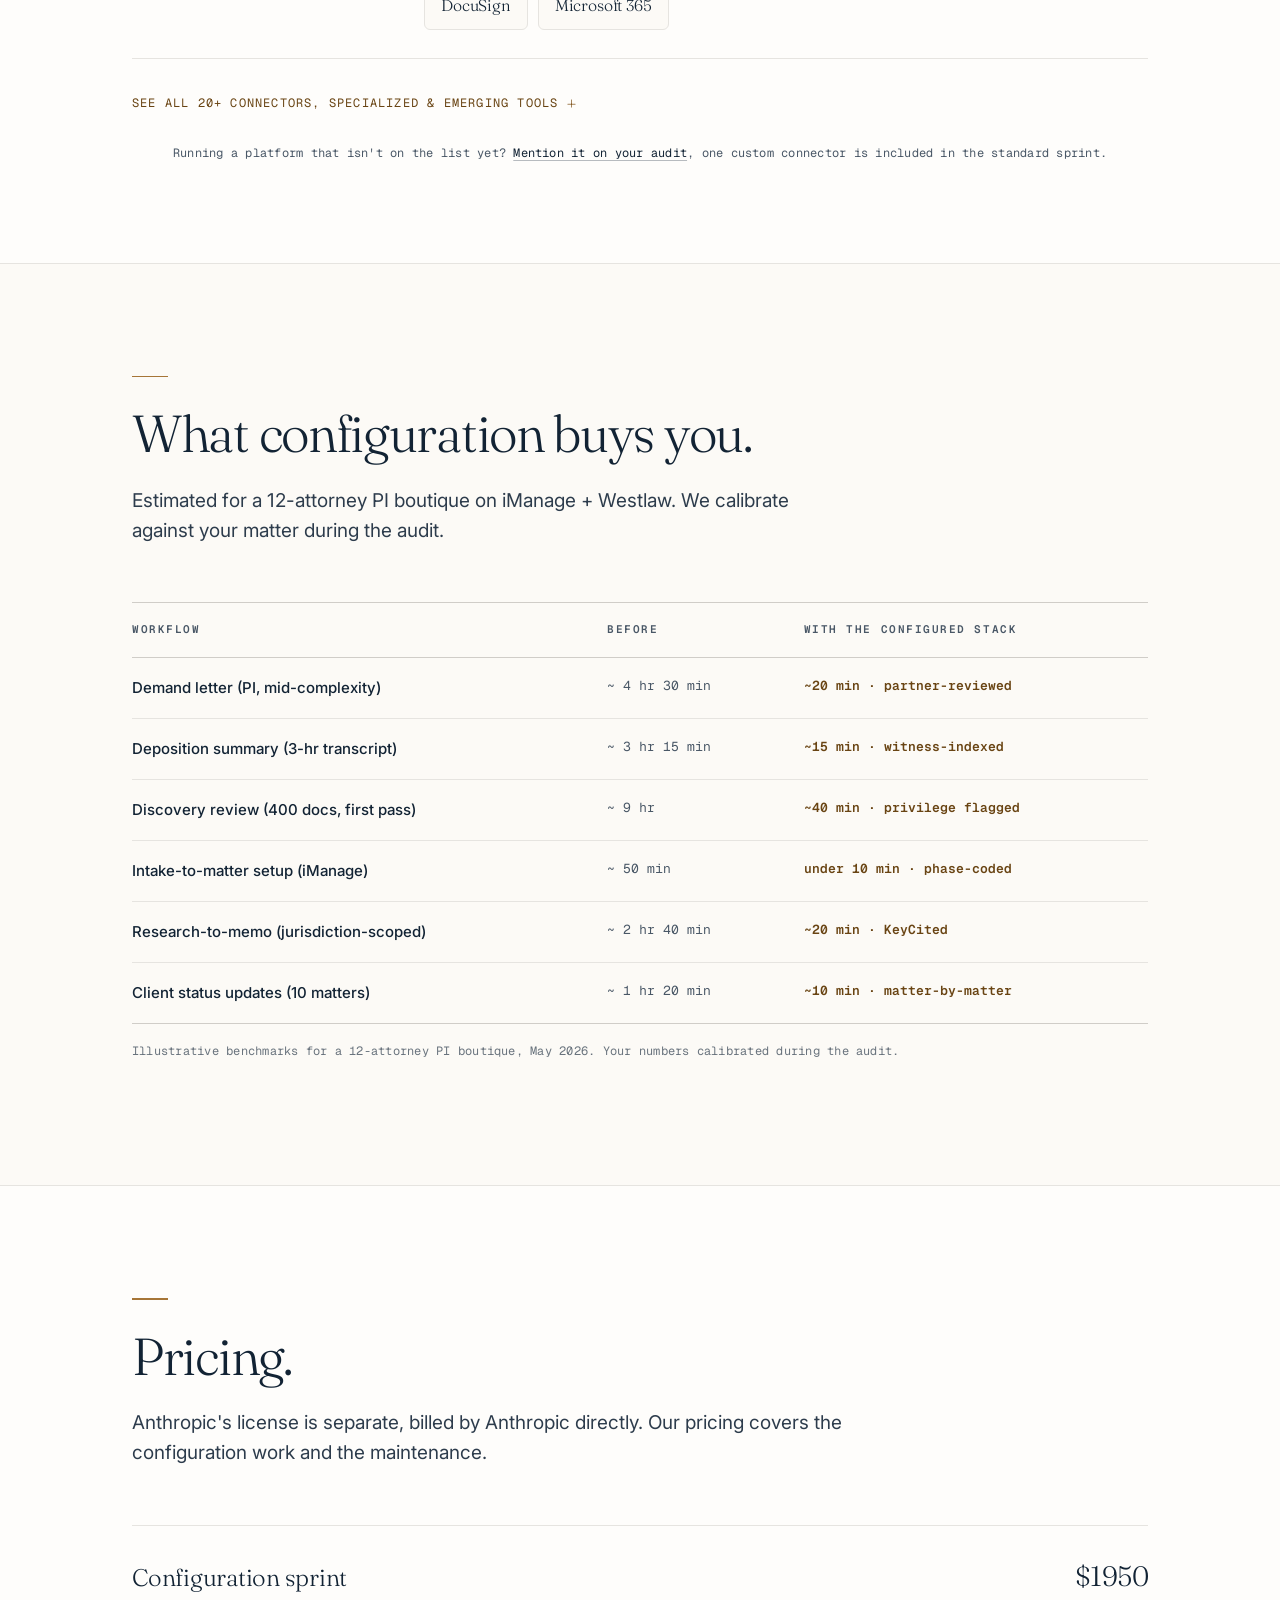
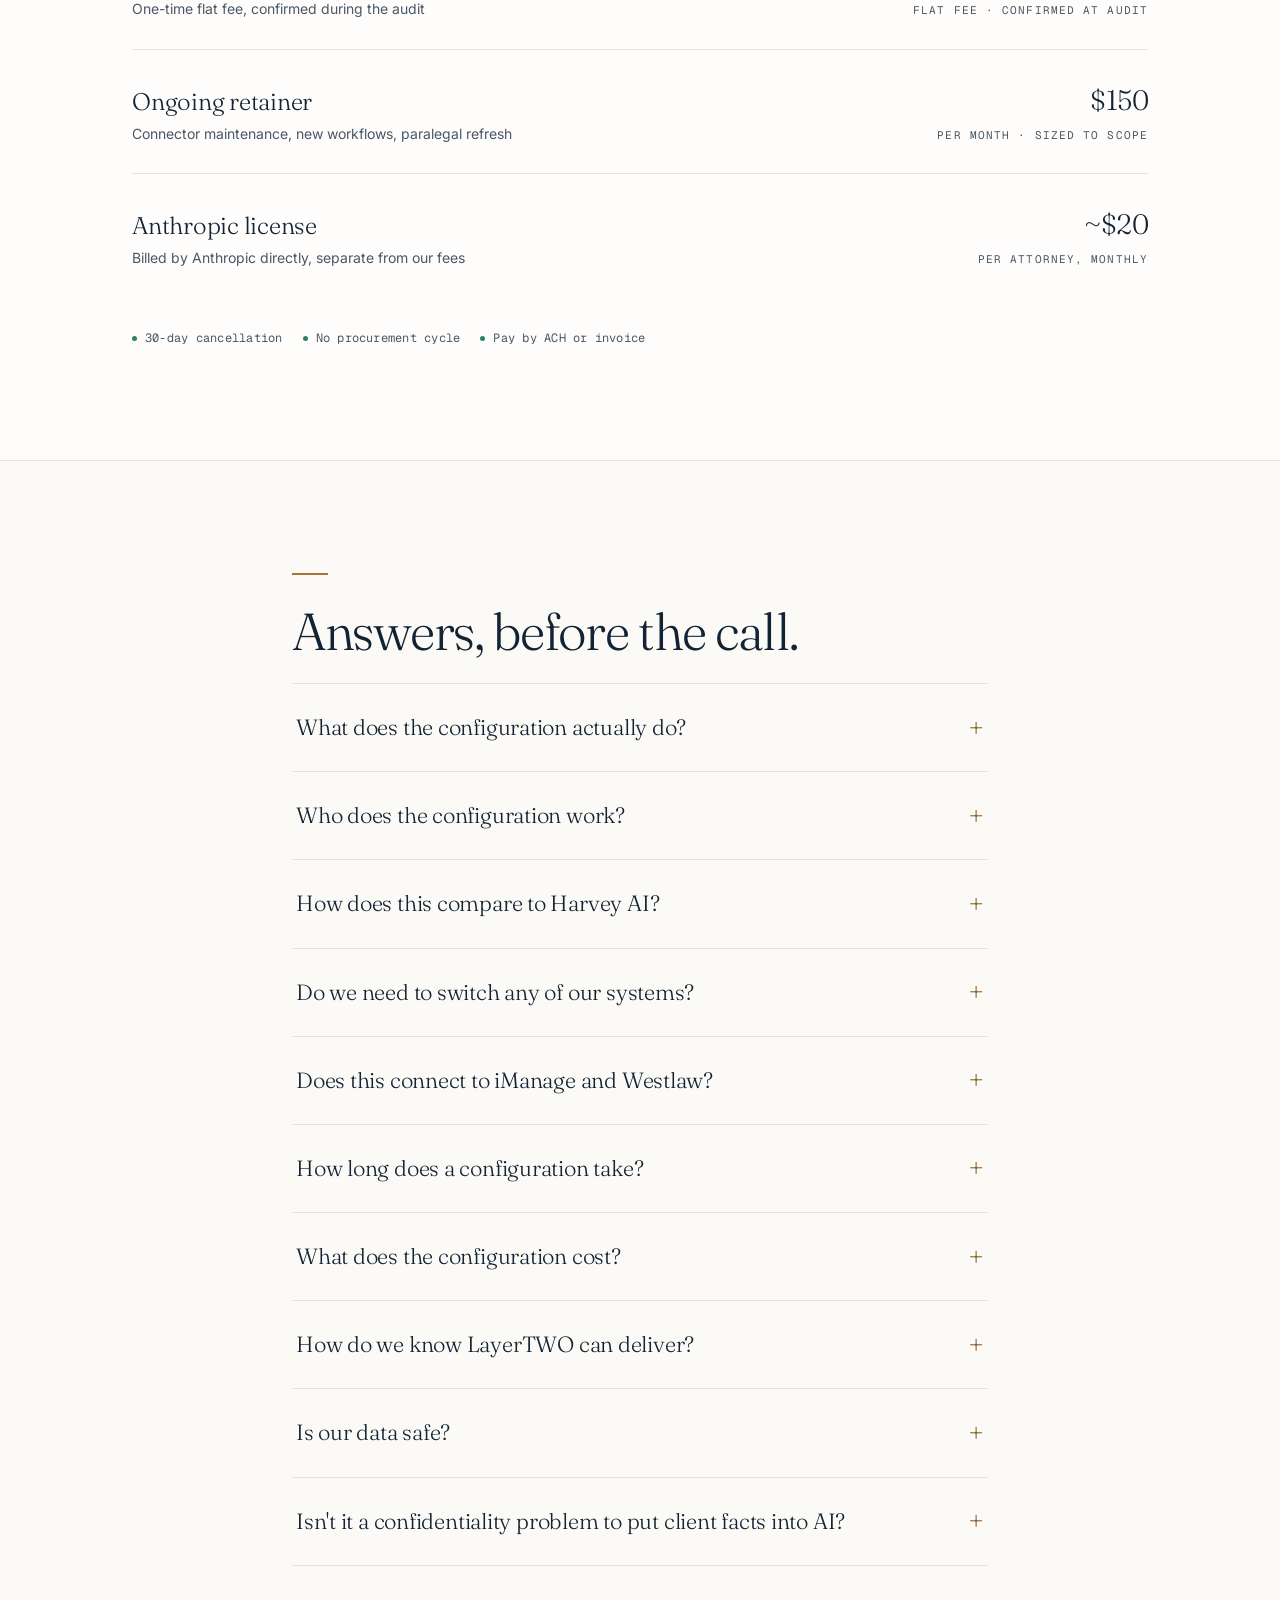
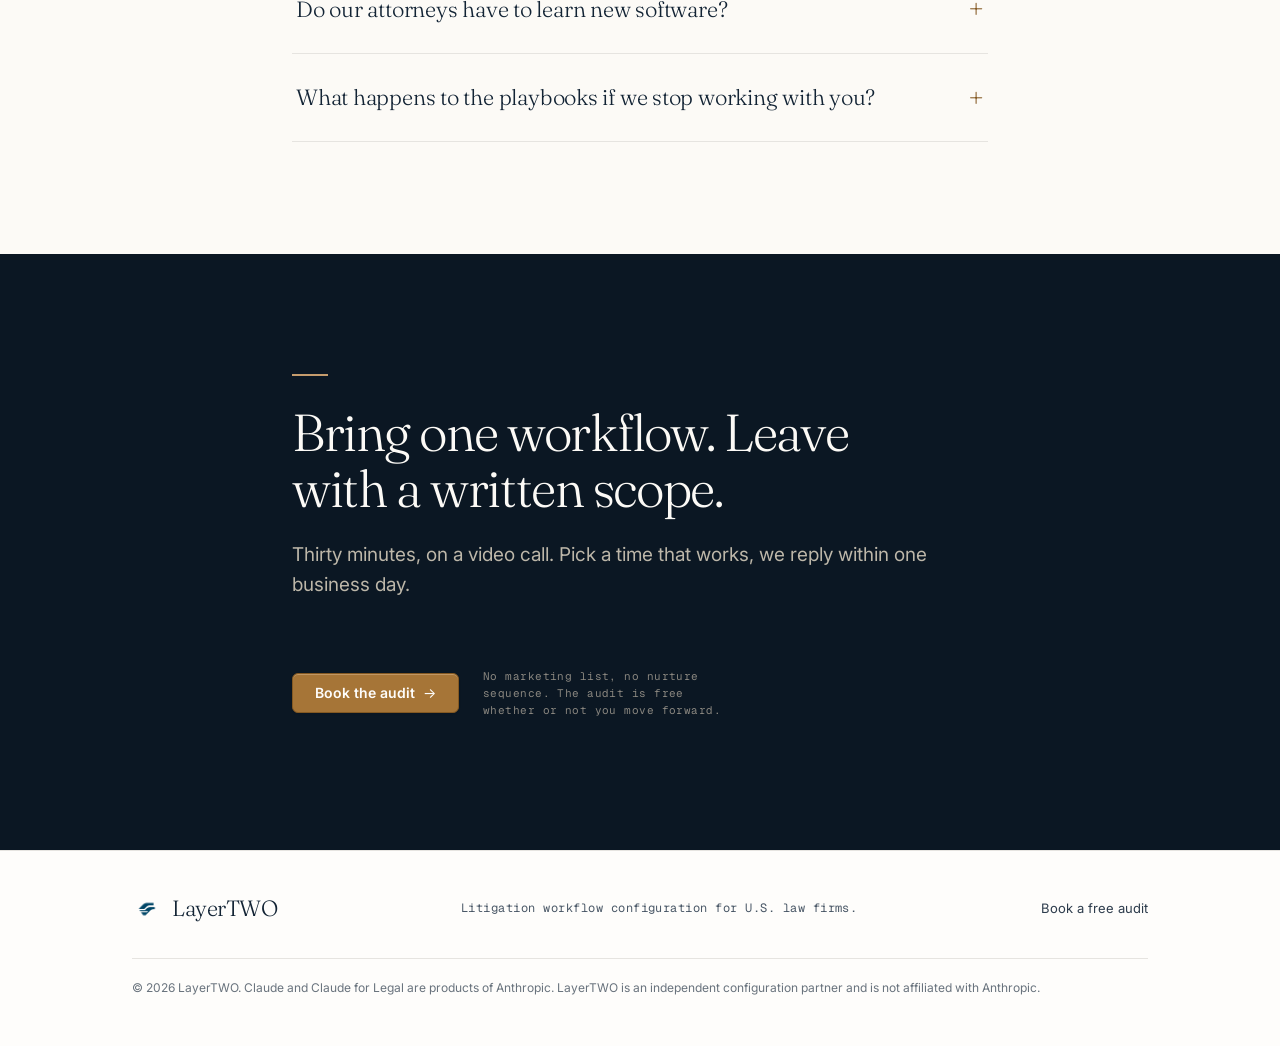
==== commit a47094b8: "revert hero section" ====
--- a/index.html
+++ b/index.html
@@ -6,23 +6,23 @@
 
 <!-- ============ SEO ============ -->
 <title>Claude for Legal · LayerTWO</title>
-<meta name="description" content="A privilege-safe second brain for your firm. We configure Claude into Westlaw, iManage, DocuSign, and Microsoft 365 — 5× the throughput, no new software to learn. Fixed fee. Free audit.">
+<meta name="description" content="We configure Westlaw, DocuSign, iManage, and Microsoft 365 to run as one workflow for 5–30 attorney firms. Fixed fee. 3–5 days. Free audit.">
 <link rel="canonical" href="https://layertwolab.com/">
 <link rel="icon" href="assets/Transparent.png" type="image/png">
 <link rel="apple-touch-icon" href="assets/TransparentLogo.png">
 
 <!-- Open Graph -->
 <meta property="og:type" content="website">
-<meta property="og:title" content="A second brain that knows every matter — and does the work of five">
-<meta property="og:description" content="Privilege-safe Claude, wired into Westlaw and iManage. 5× the throughput, no new software to learn. Fixed fee. Free audit.">
+<meta property="og:title" content="Claude Configuration for how your firm works">
+<meta property="og:description" content="Four tools, one workflow. We wire your stack and build the playbooks. Fixed fee. Free audit.">
 <meta property="og:url" content="https://layertwolab.com/">
 <meta property="og:image" content="https://layertwolab.com/assets/Transparent.png">
 <meta property="og:site_name" content="LayerTWO">
 
 <!-- Twitter -->
 <meta name="twitter:card" content="summary_large_image">
-<meta name="twitter:title" content="A second brain that knows every matter — and does the work of five">
-<meta name="twitter:description" content="Privilege-safe Claude, wired into Westlaw and iManage. 5× the throughput, no new software to learn. Fixed fee. Free audit.">
+<meta name="twitter:title" content="Claude Configuration for how your firm works">
+<meta name="twitter:description" content="Four tools, one workflow. We wire your stack and build the playbooks. Fixed fee. Free audit.">
 <meta name="twitter:image" content="https://layertwolab.com/assets/Transparent.png">
 
 <!-- ============ Schema: Service ============ -->
@@ -651,10 +651,10 @@
   <div class="container">
     <p class="hero-kicker">Works with <span class="rotator" id="tool-rotator">iManage</span></p>
     <h1 class="hero-h1" id="hero-h1">
-      A second brain that <em>knows every matter</em> — and does the work of five.
+      Claude for Legal, configured for how <em>your firm</em> works.
     </h1>
     <p class="hero-sub">
-      Claude for Legal, configured for your firm: privilege-safe, wired into Westlaw and iManage, 5&times; the throughput — and nothing new for your team to learn.
+      The demand letter that takes a paralegal half a day takes twenty minutes. The discovery review that eats a billable afternoon takes forty. We wire iManage, Westlaw, Word, and DocuSign into one workflow and build the playbooks your firm runs every day, so your team handles more matters without adding headcount.
     </p>
 
     <div class="hero-ctas">
@@ -687,8 +687,8 @@
         <div class="stat-label">$1950, flat. Confirmed during the audit. No hourly billing.</div>
       </div>
       <div class="stat">
-        <div class="stat-title">30-day cancel.</div>
-        <div class="stat-label">No lock-in. No procurement cycle. ACH or invoice.</div>
+        <div class="stat-title">No lock-in.</div>
+        <div class="stat-label">No procurement cycle. No Upsells.</div>
       </div>
     </div>
   </div>
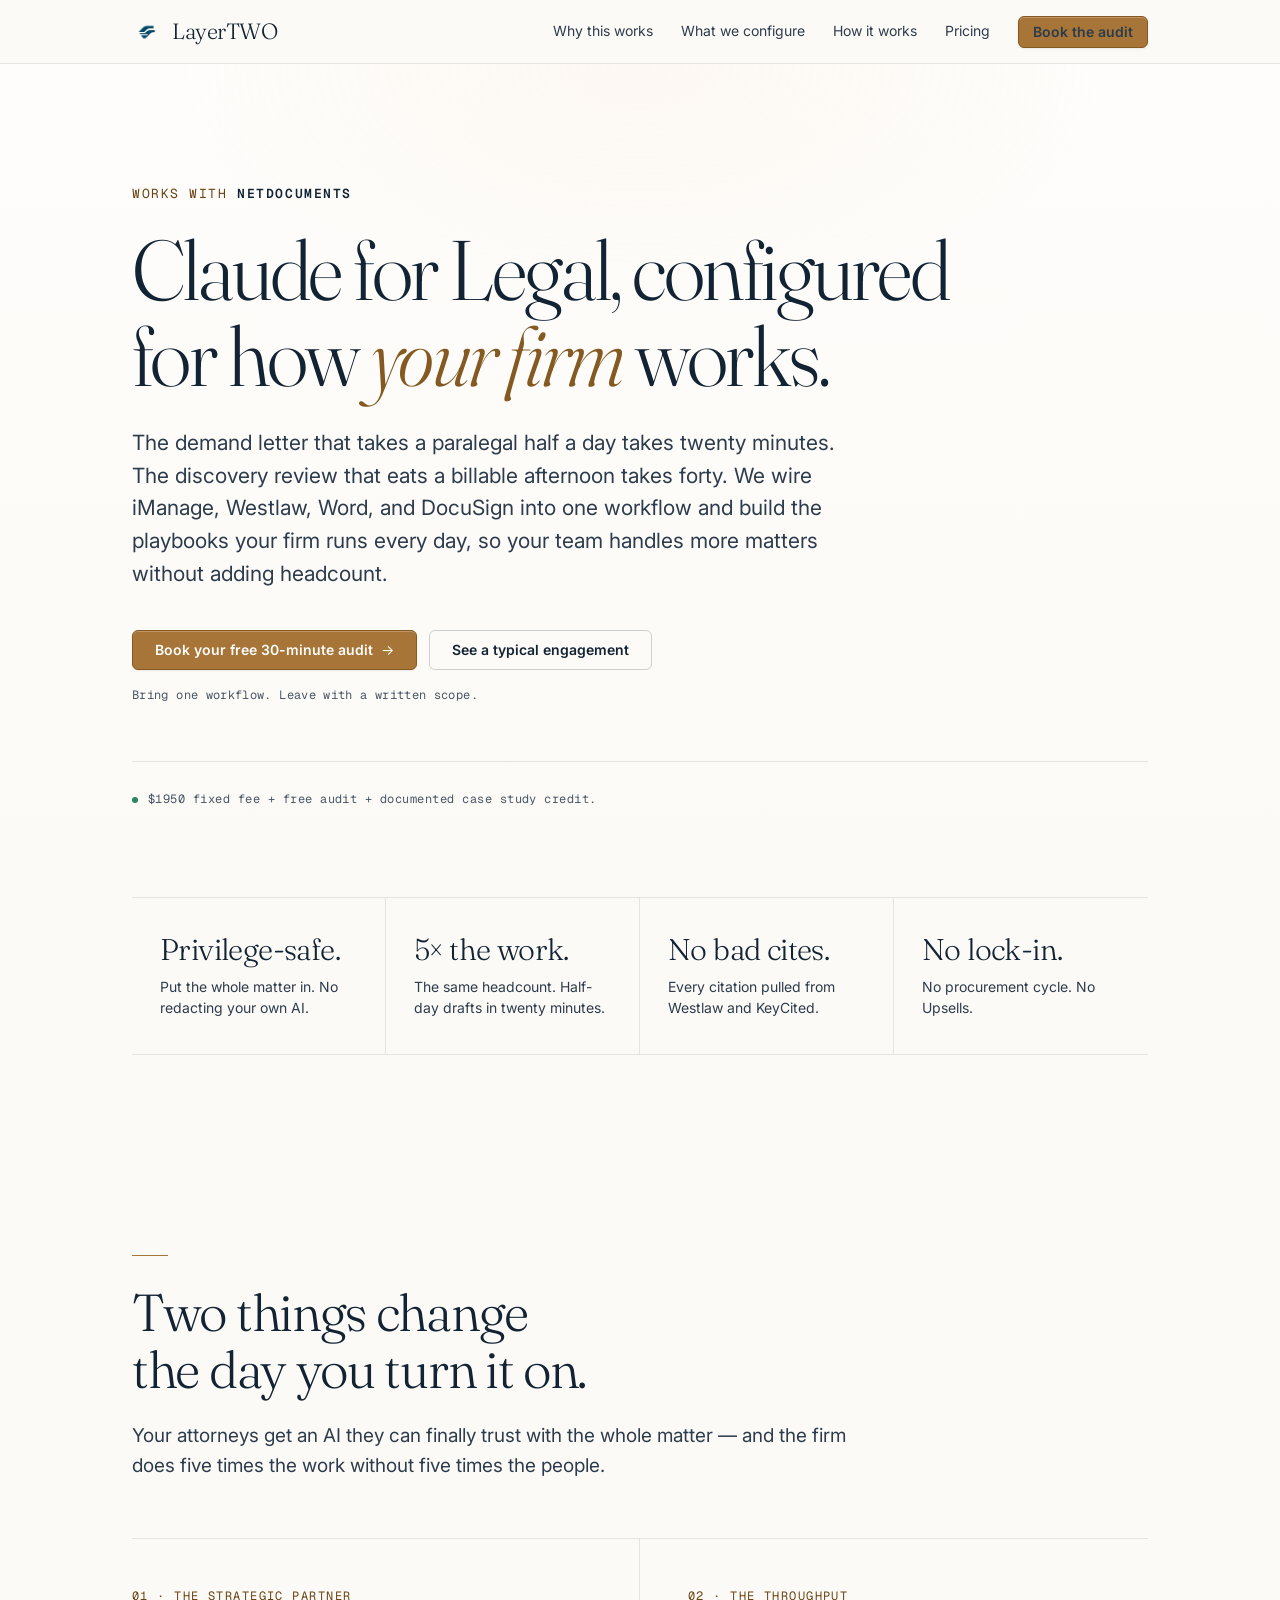
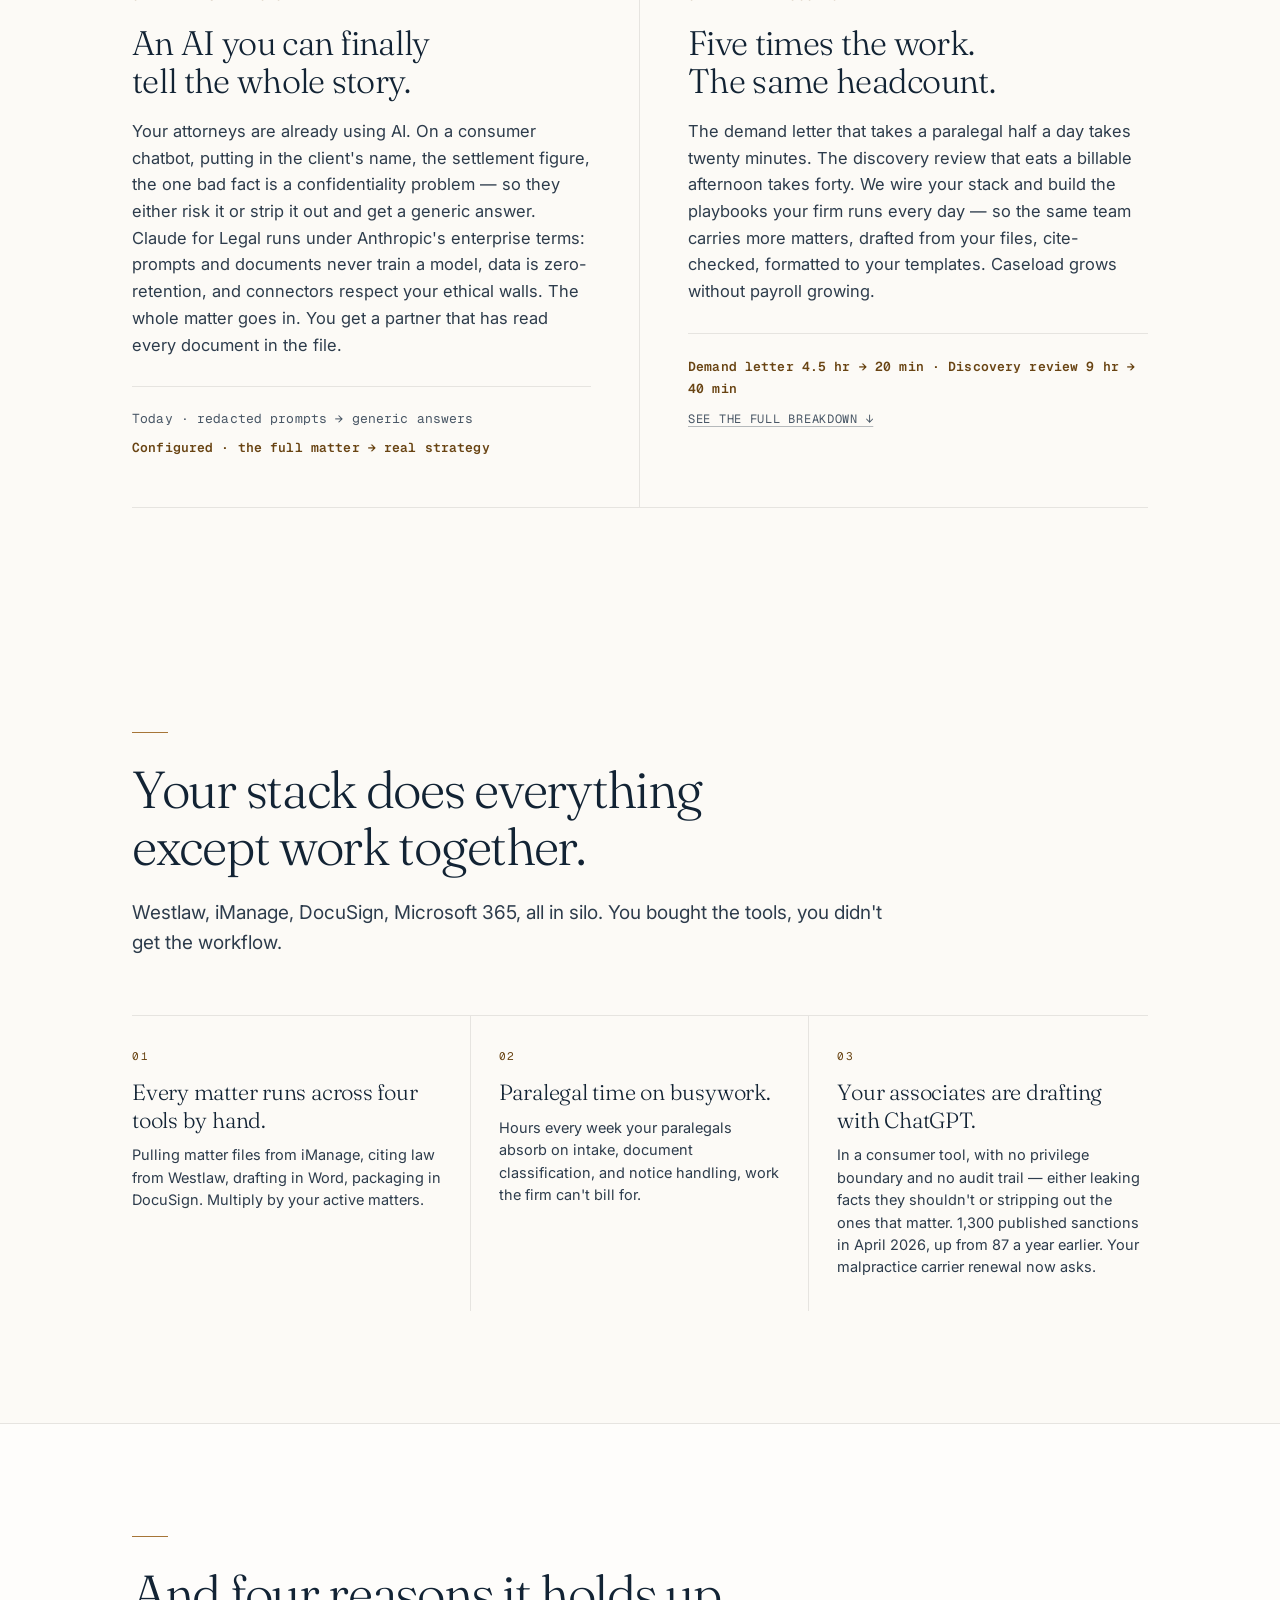
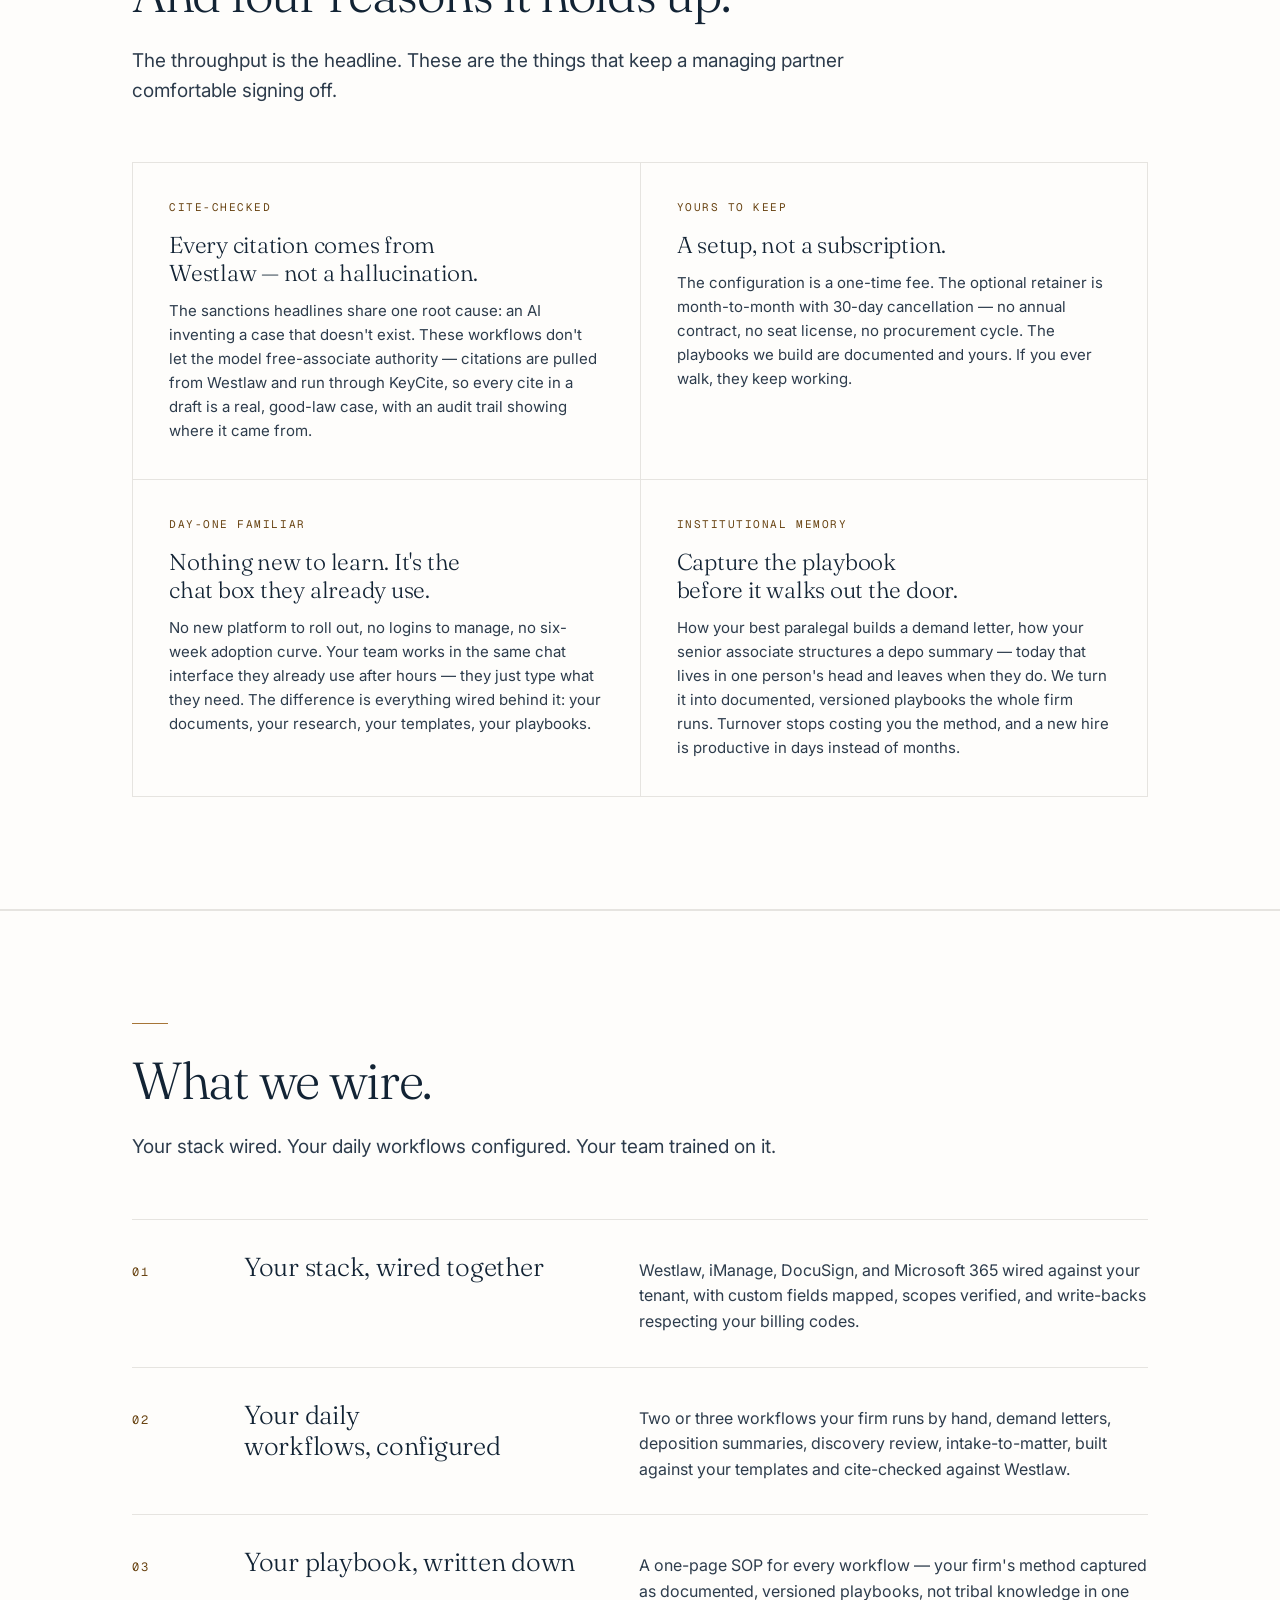
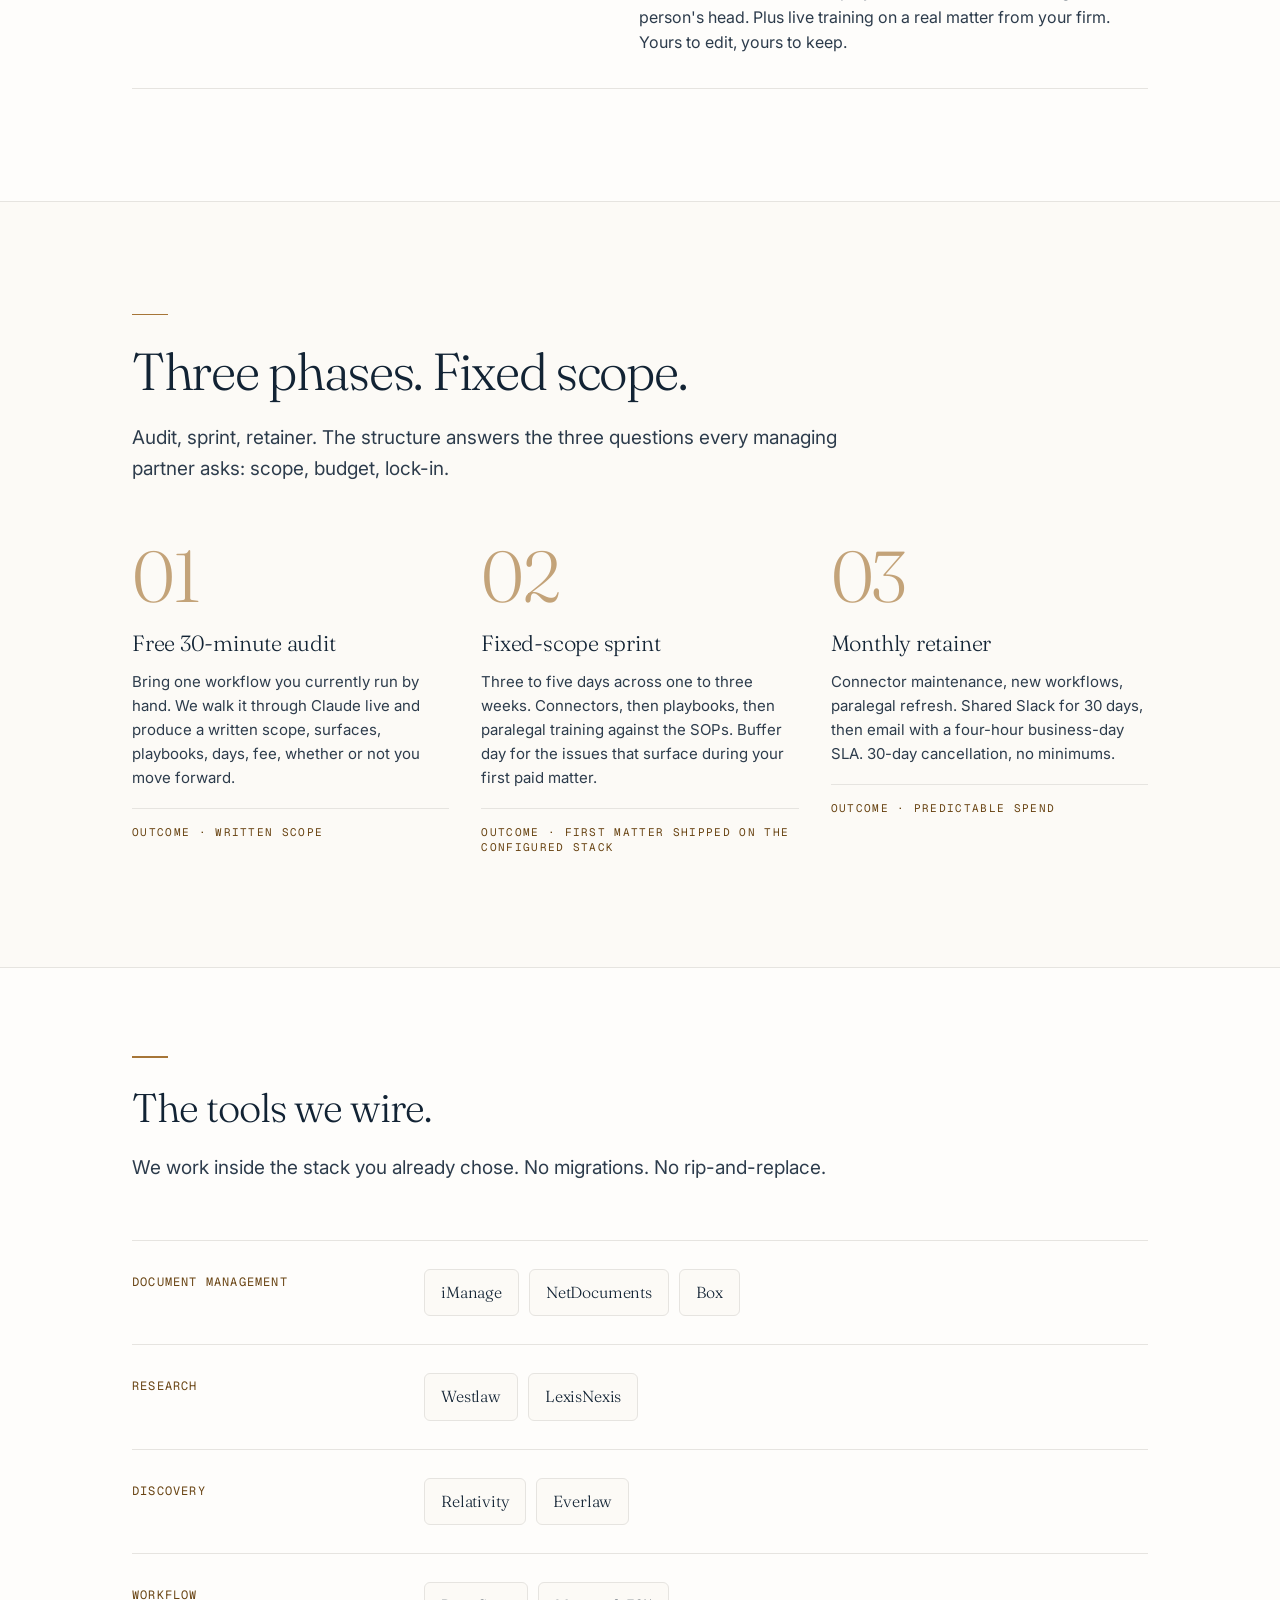
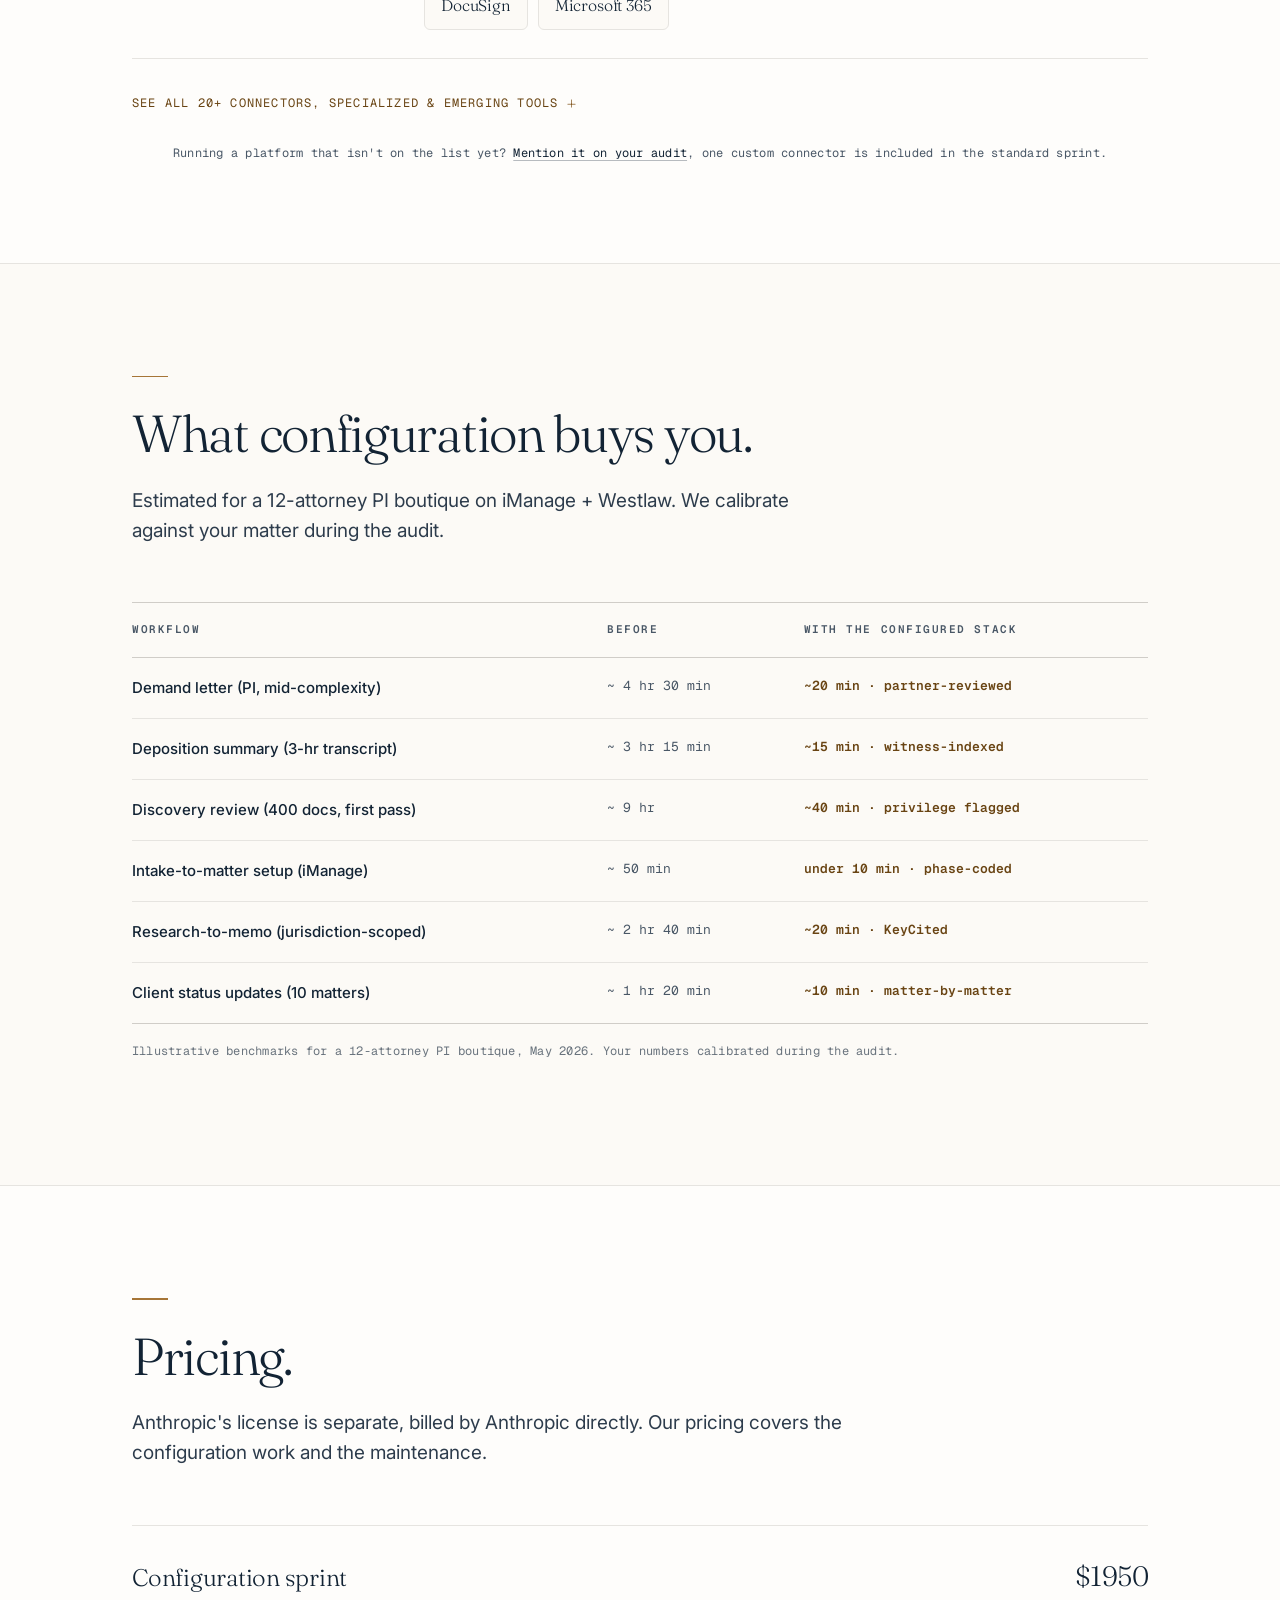
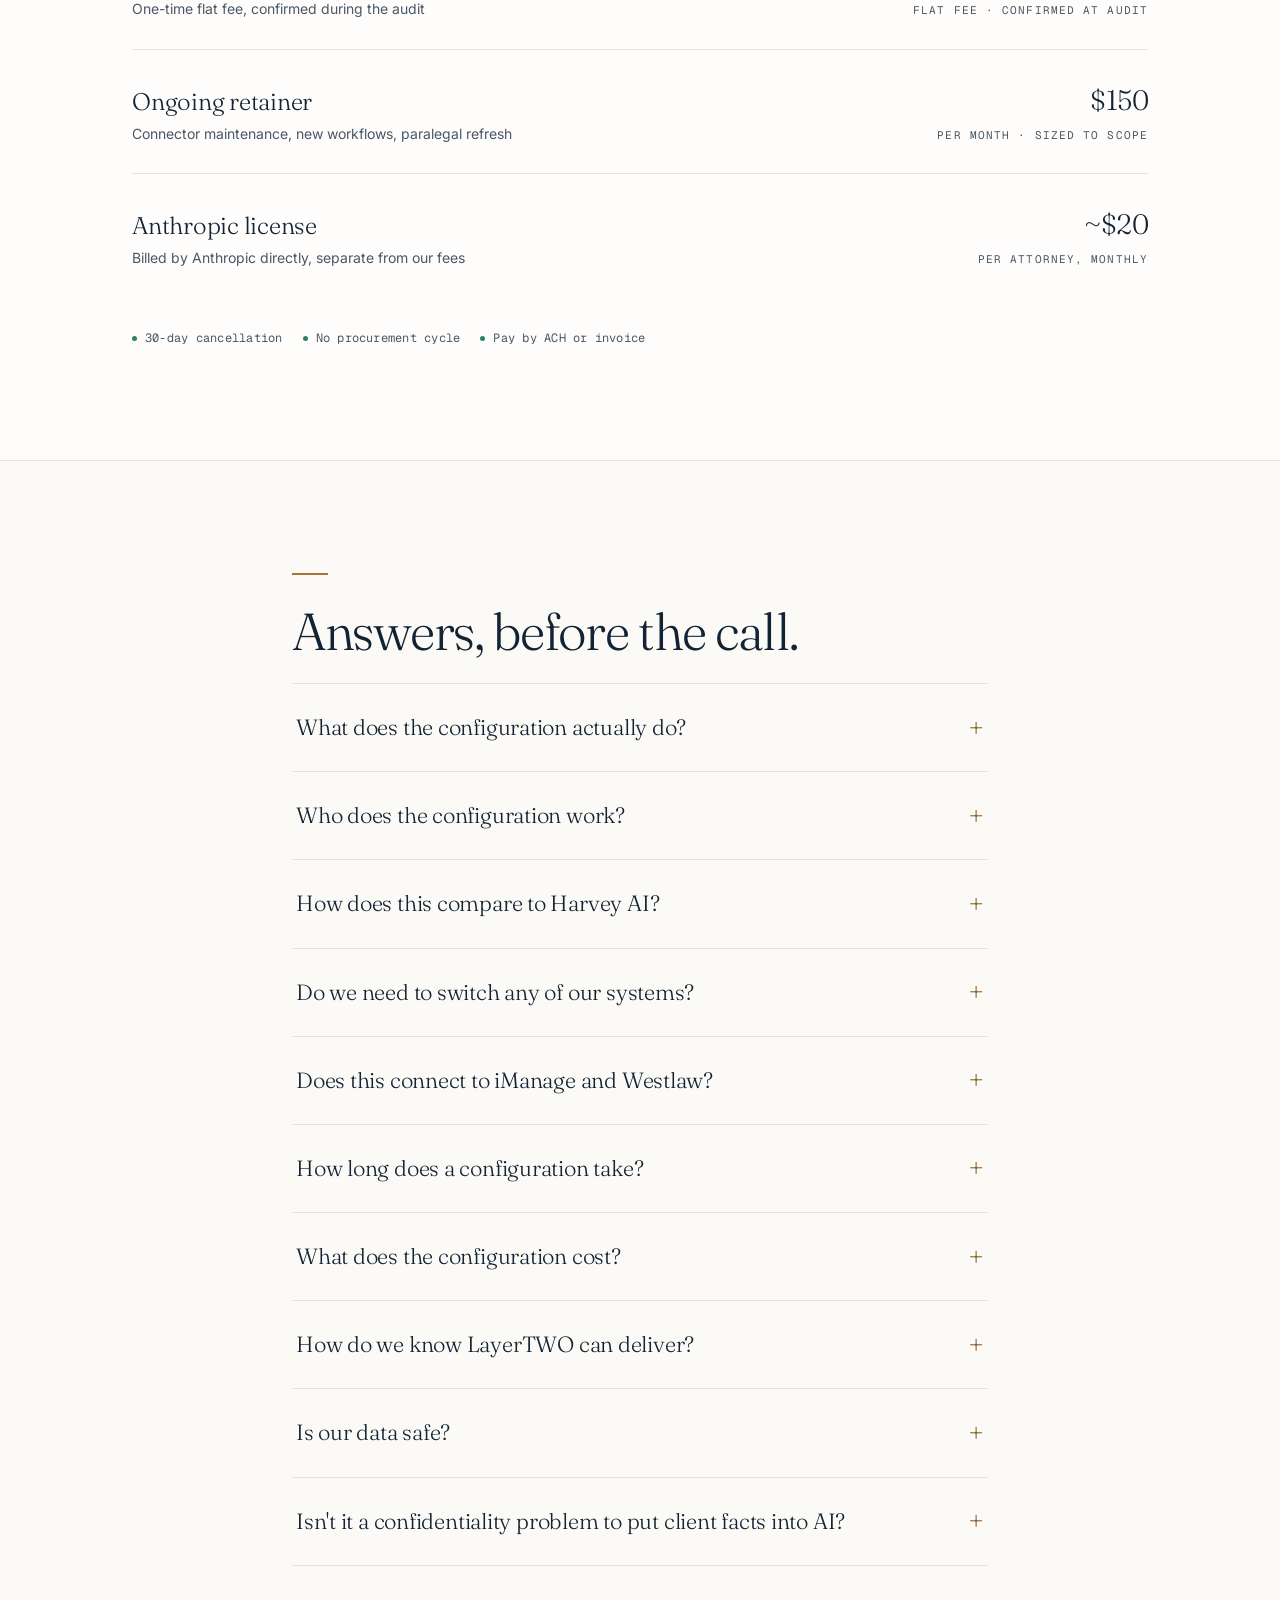
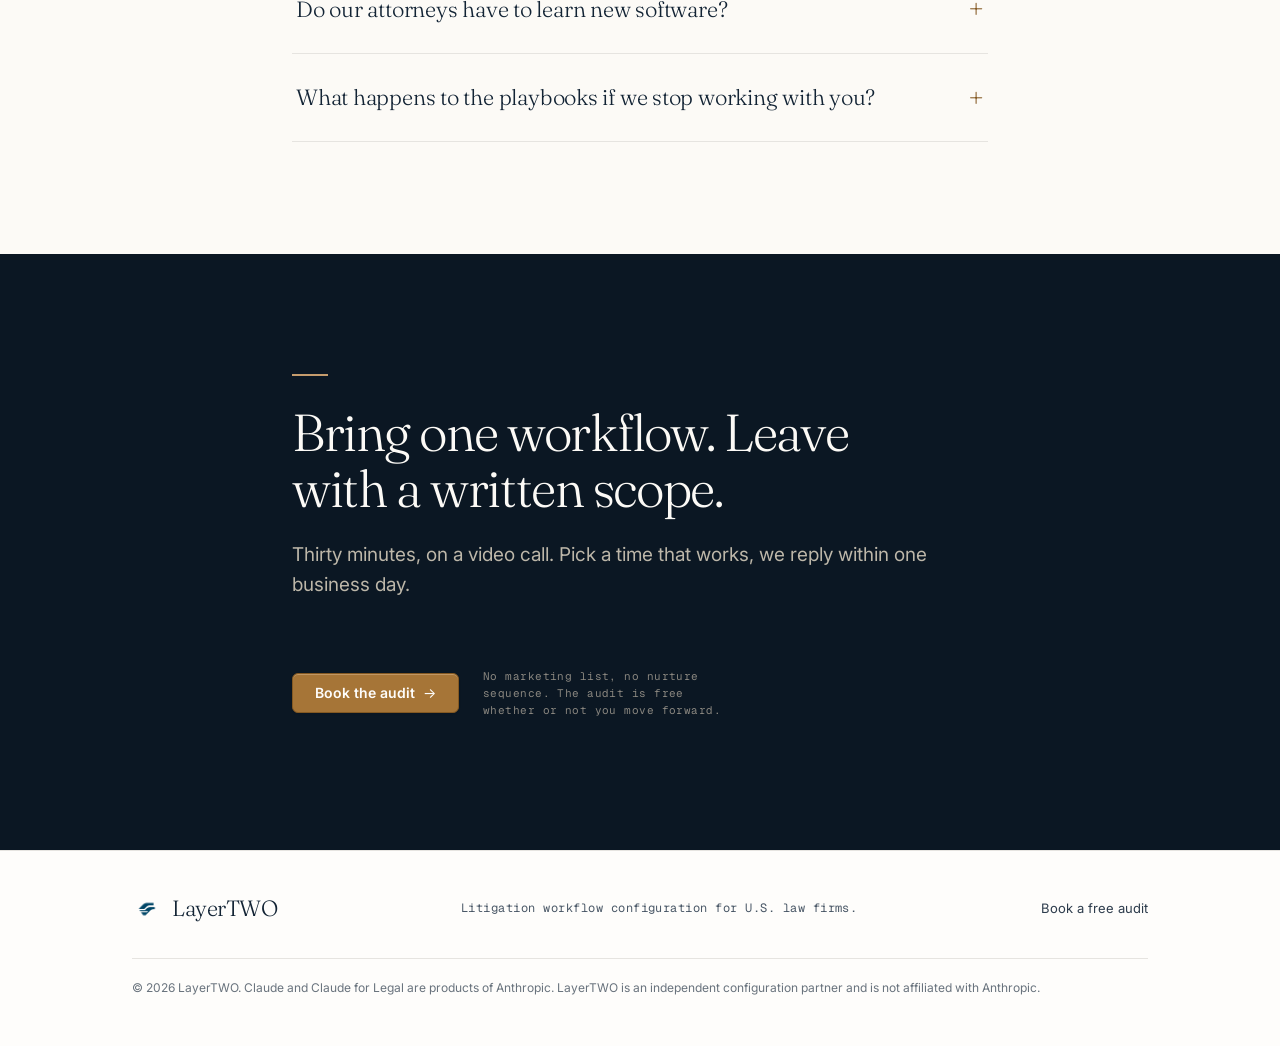
==== commit 661bb32c: "Reframe at-a-glance strip from logistics to benefits Replace the first three cells (free audit / 3-5" ====
--- a/index.html
+++ b/index.html
@@ -675,16 +675,16 @@
   <div class="container">
     <div class="grid">
       <div class="stat">
-        <div class="stat-title">Free audit.</div>
-        <div class="stat-label">30-min screen share. Written scope. No commitment.</div>
+        <div class="stat-title">Privilege-safe.</div>
+        <div class="stat-label">Put the whole matter in. No redacting your own AI.</div>
       </div>
       <div class="stat">
-        <div class="stat-title">3&ndash;5 days.</div>
-        <div class="stat-label">Focused configuration. One to three calendar weeks.</div>
+        <div class="stat-title">5&times; the work.</div>
+        <div class="stat-label">The same headcount. Half-day drafts in twenty minutes.</div>
       </div>
       <div class="stat">
-        <div class="stat-title">Flat fee.</div>
-        <div class="stat-label">$1950, flat. Confirmed during the audit. No hourly billing.</div>
+        <div class="stat-title">No bad cites.</div>
+        <div class="stat-label">Every citation pulled from Westlaw and KeyCited.</div>
       </div>
       <div class="stat">
         <div class="stat-title">No lock-in.</div>
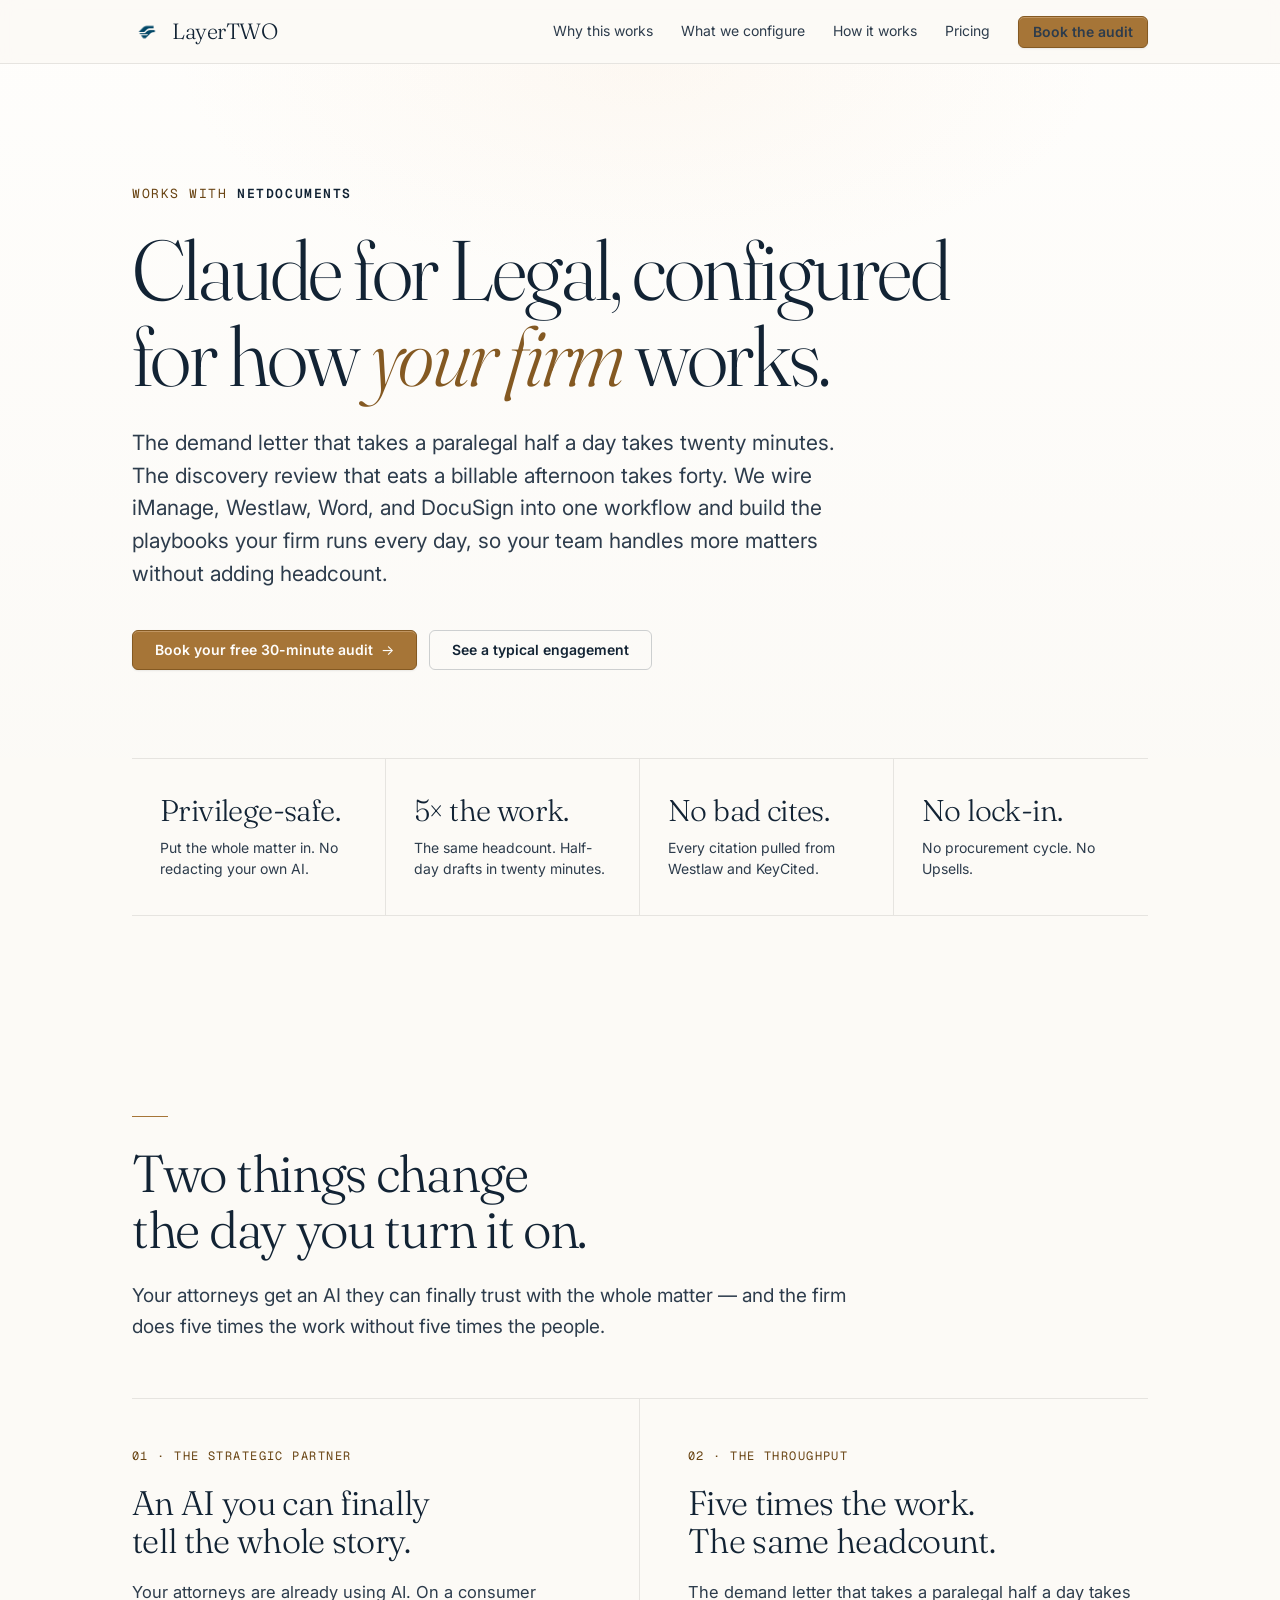
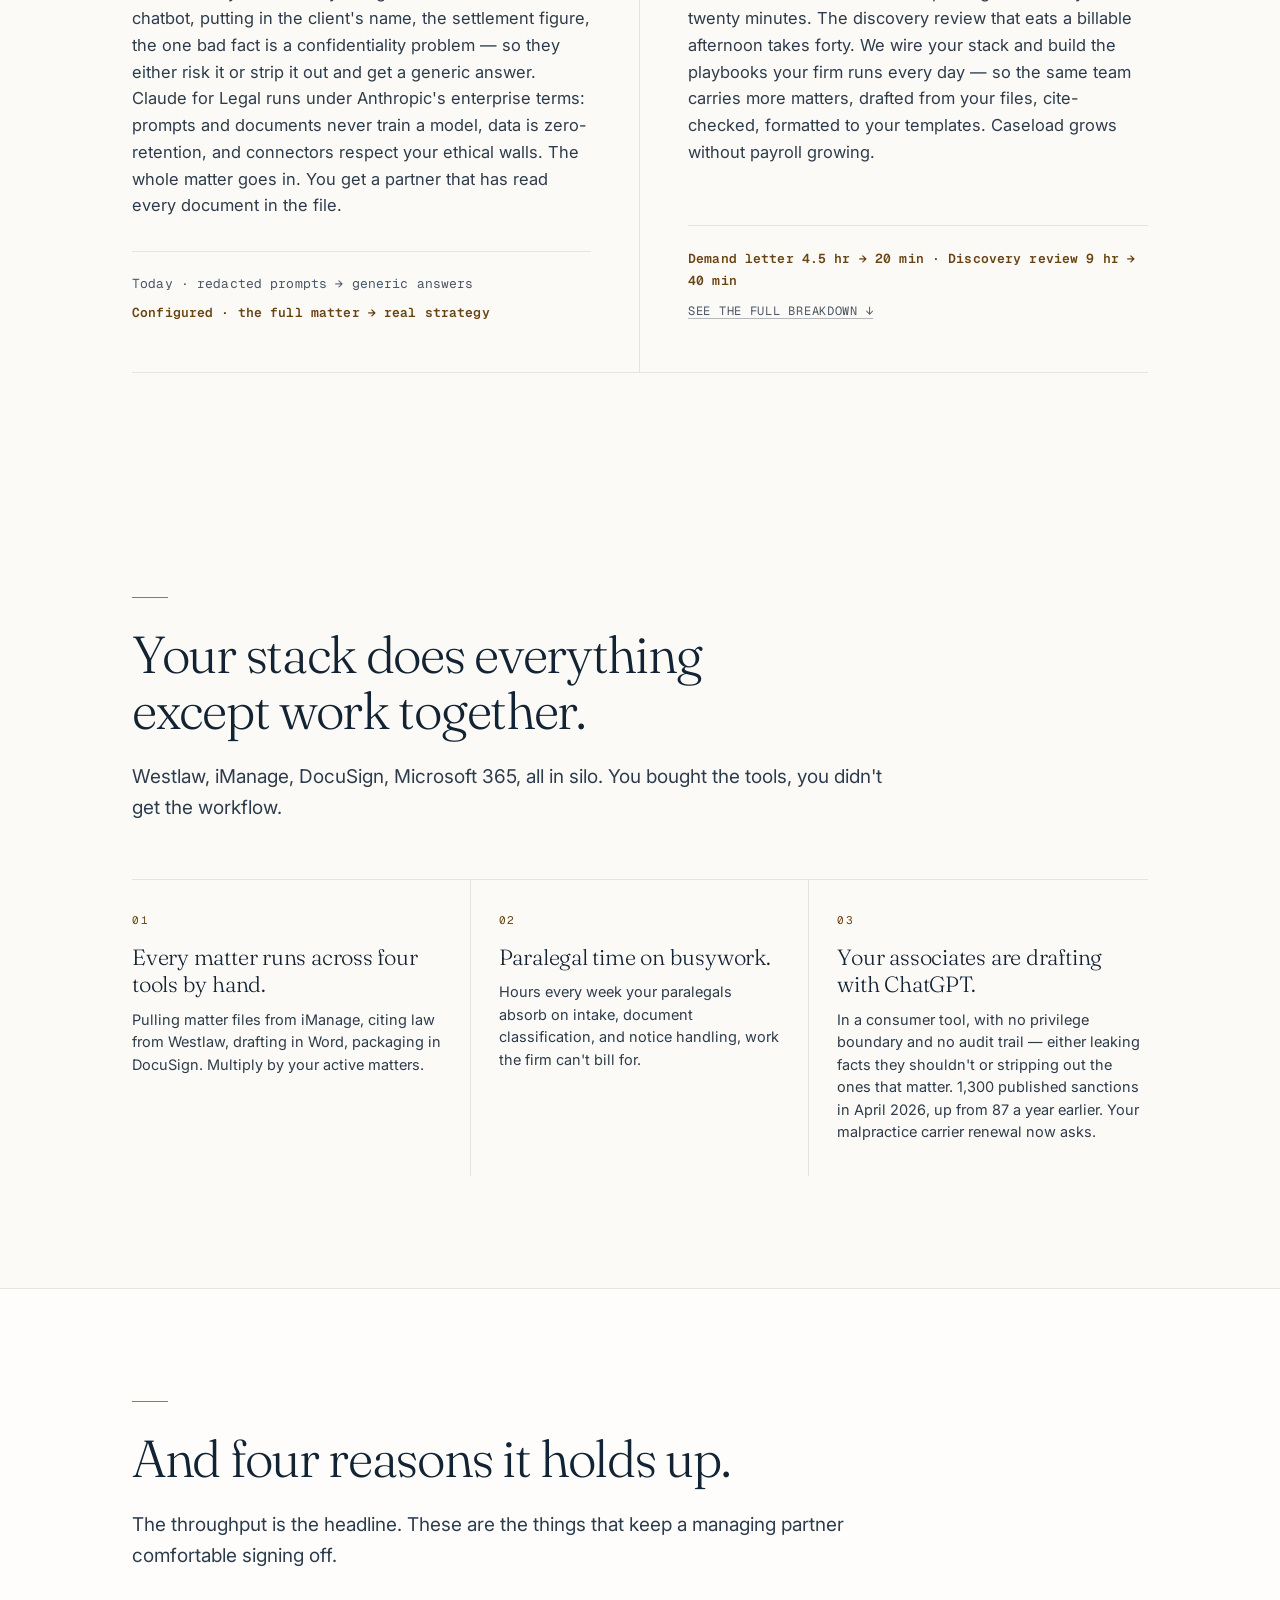
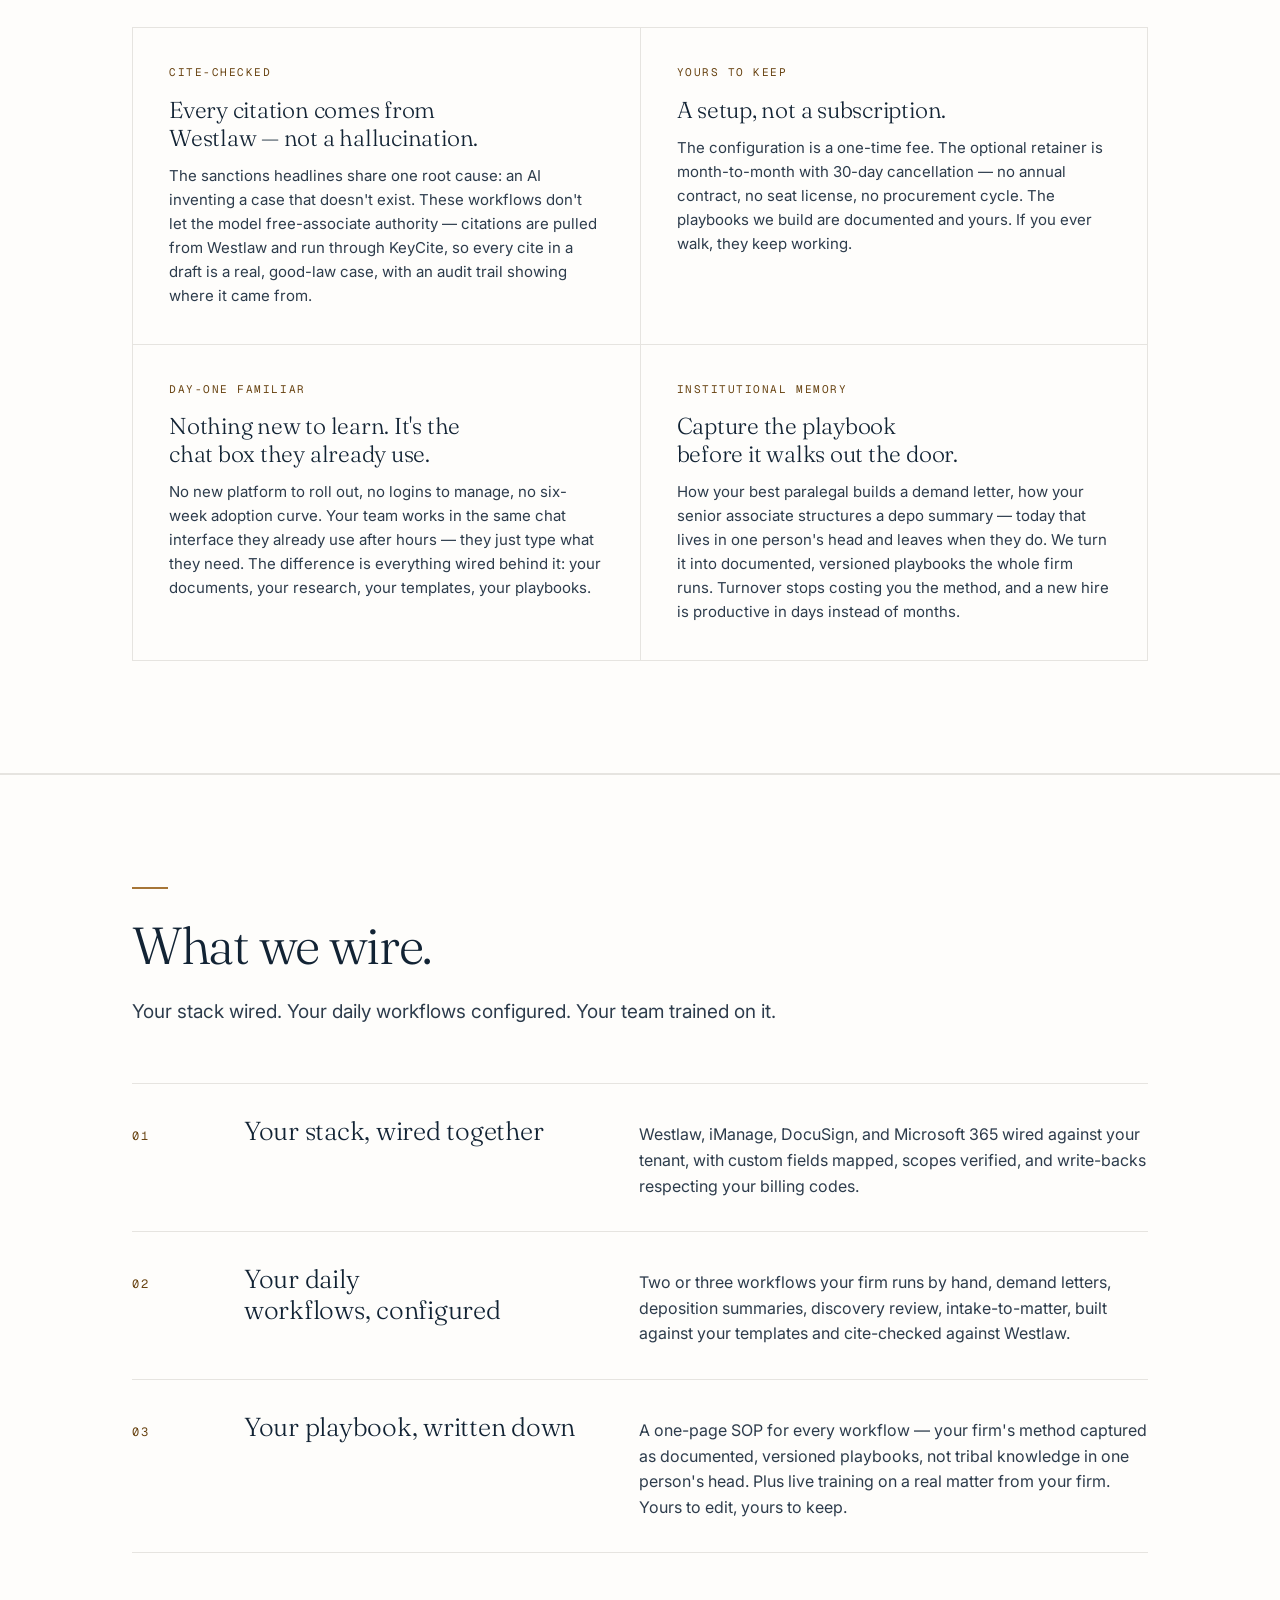
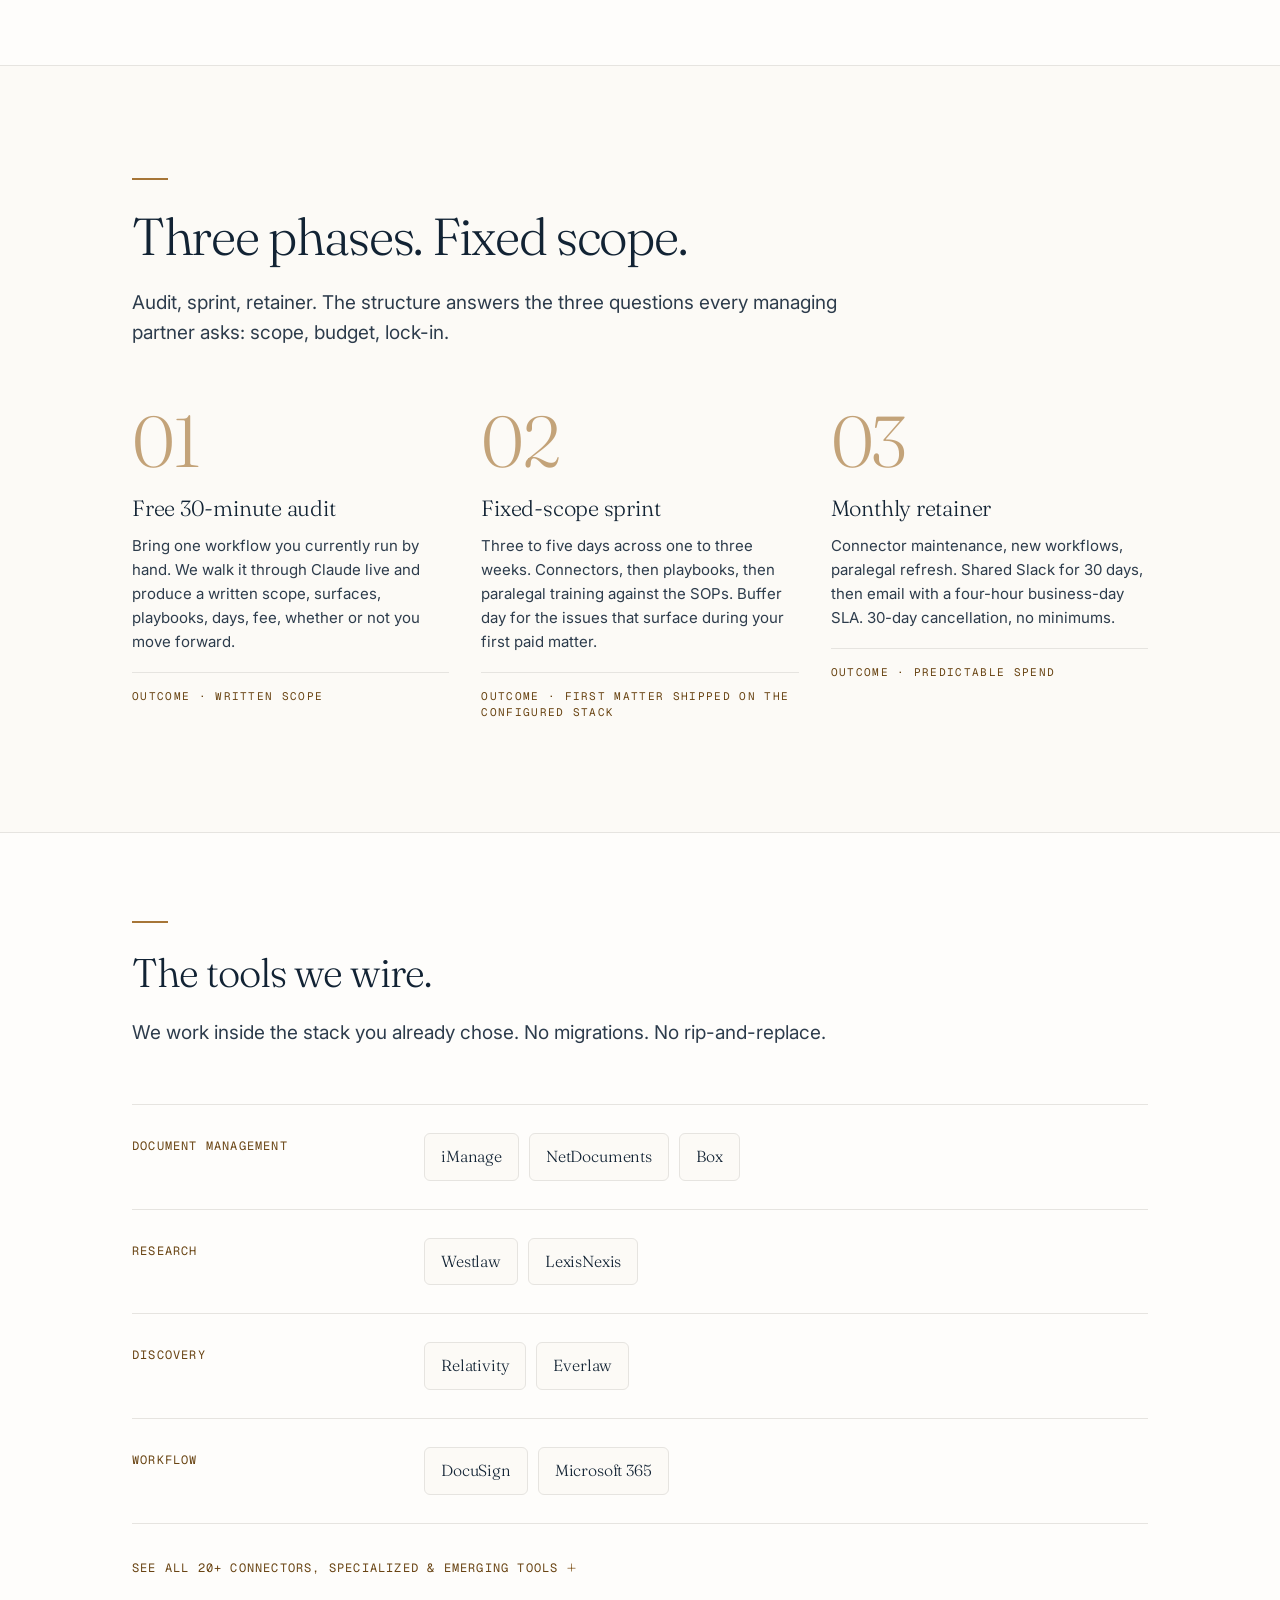
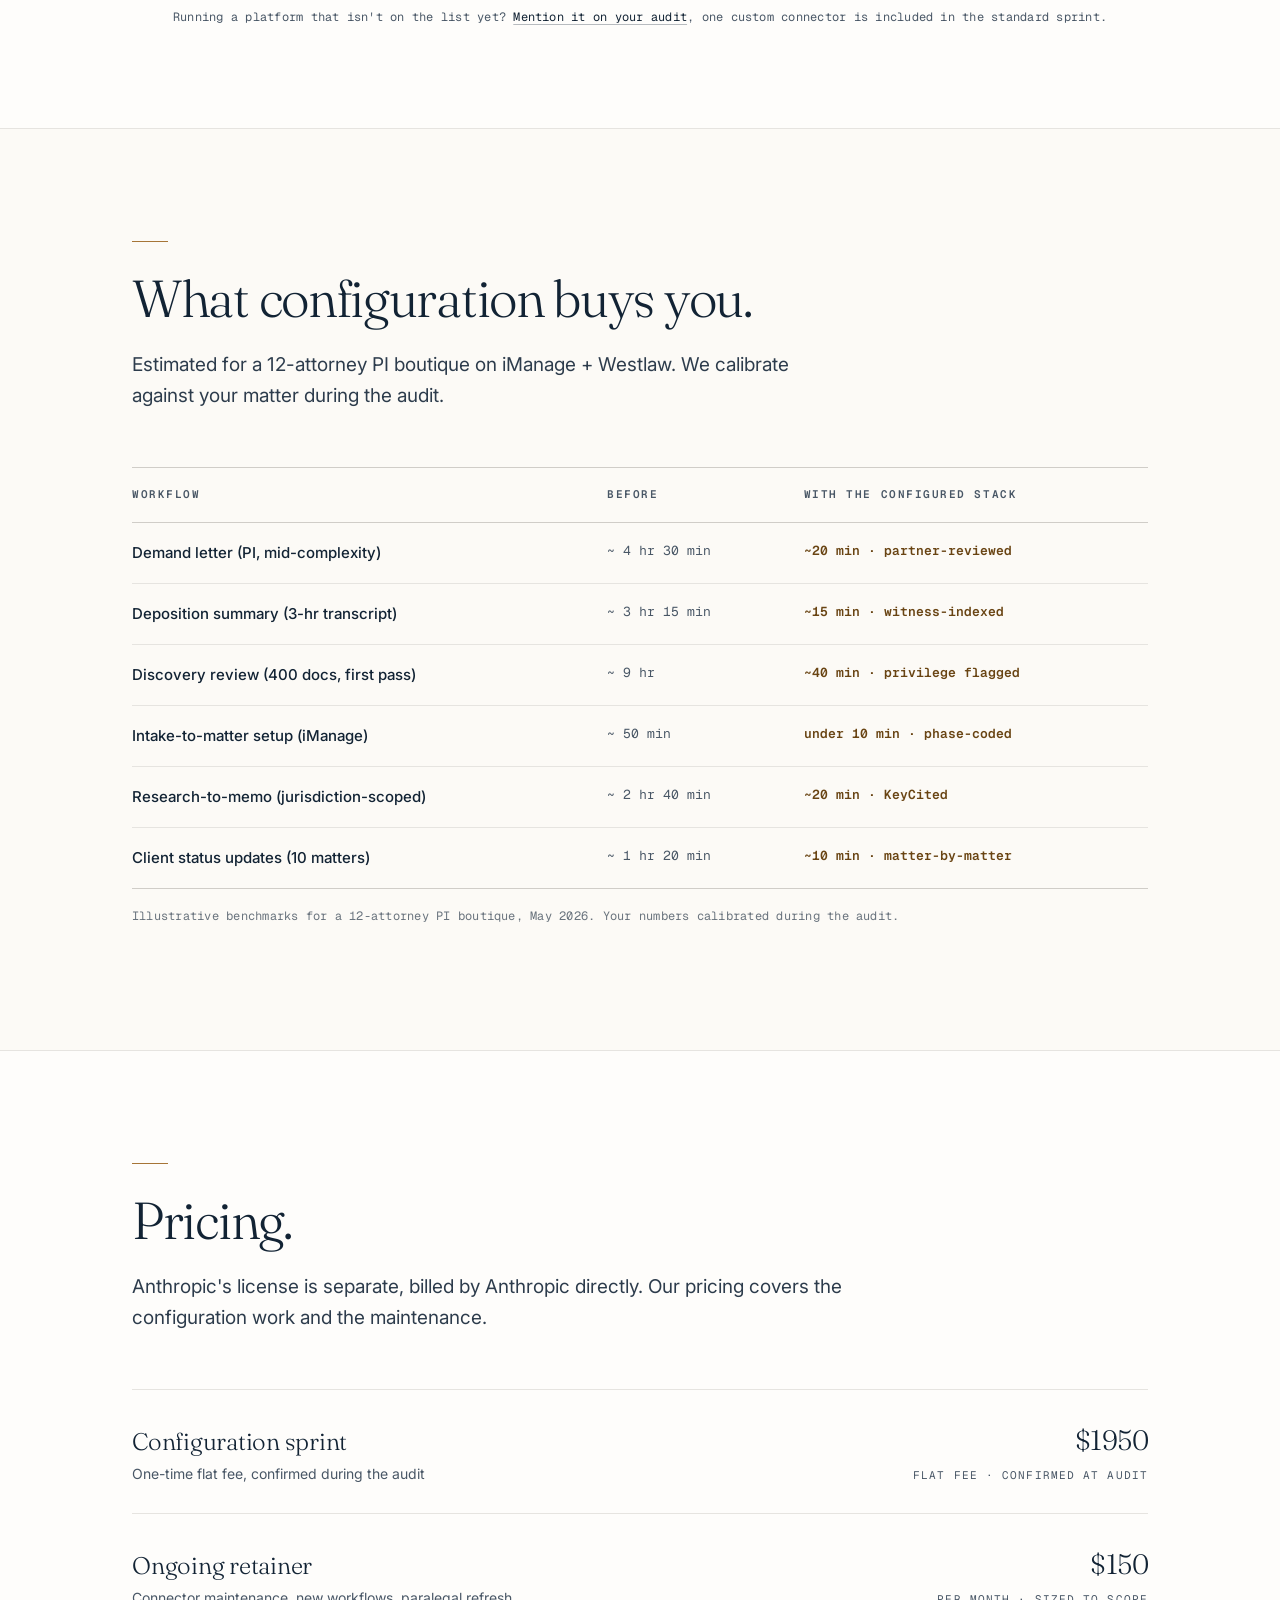
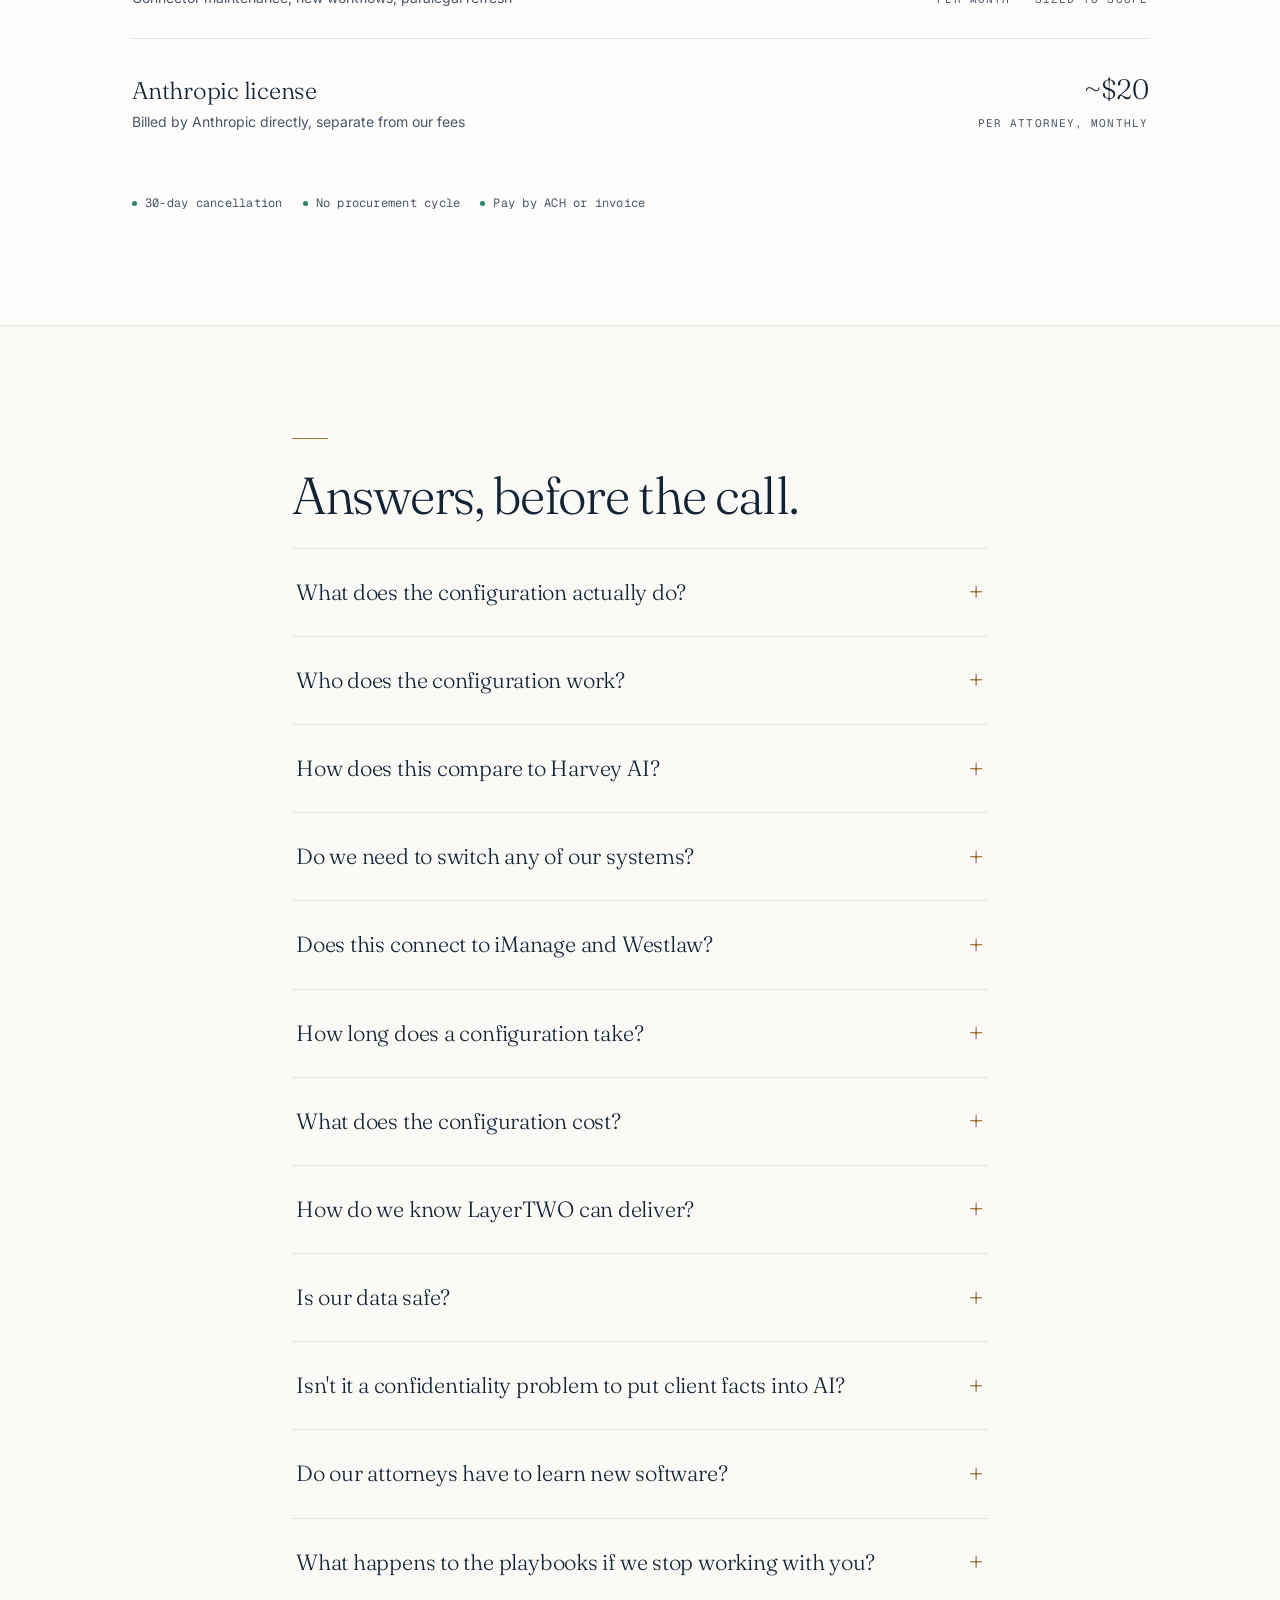
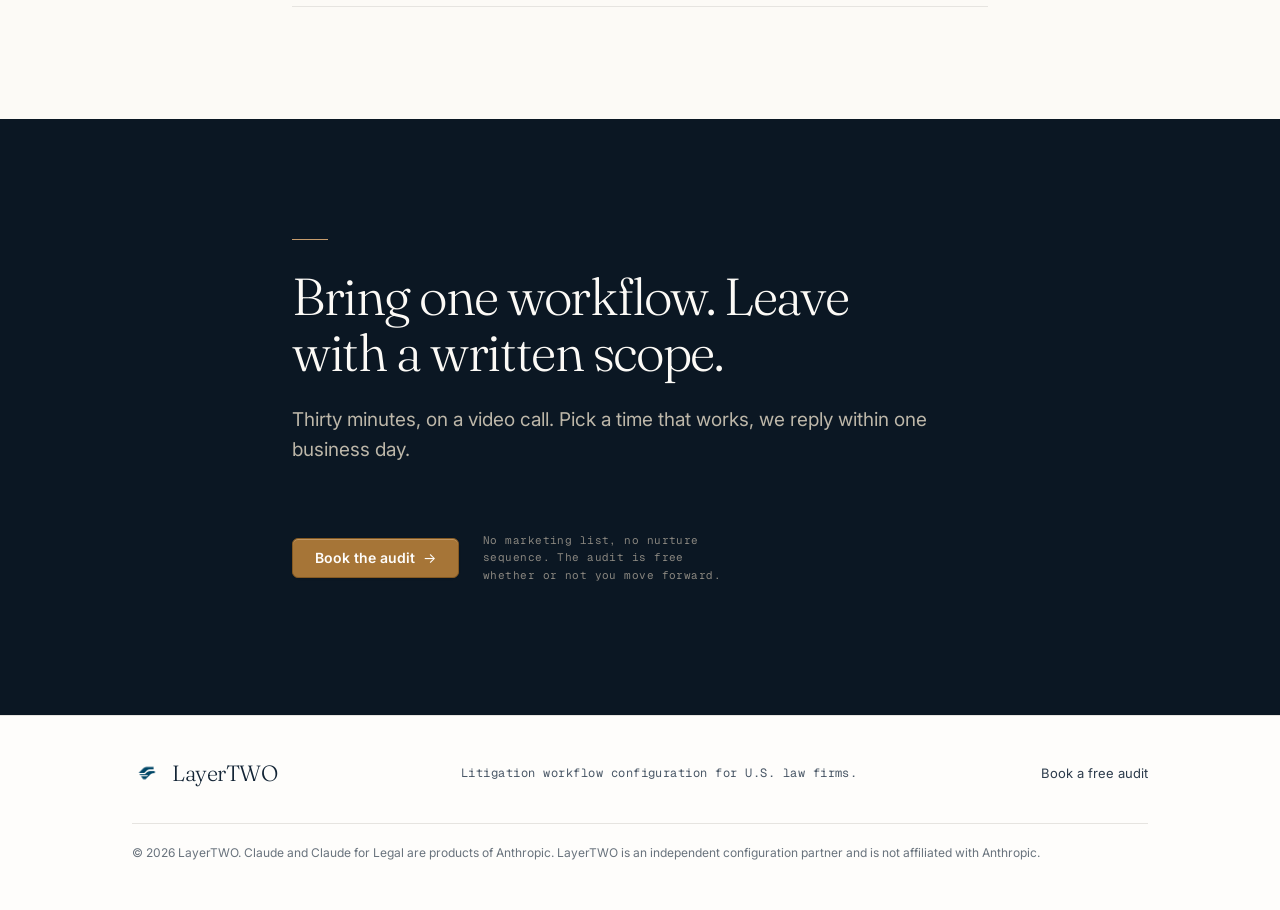
==== commit db45a4f8: "make blocks more even" ====
--- a/index.html
+++ b/index.html
@@ -304,10 +304,10 @@
     margin: 0 0 18px; text-wrap: balance;
   }
   .pillar p {
-    font-size: 16.5px; line-height: 1.62; color: var(--fg-2); margin: 0;
+    font-size: 16.5px; line-height: 1.62; color: var(--fg-2); margin: 0 0 32px;
   }
   .pillar-contrast {
-    margin-top: 28px; padding-top: 22px;
+    margin-top: auto; padding-top: 22px;
     border-top: 1px solid var(--border-soft);
     display: flex; flex-direction: column; gap: 8px;
   }
@@ -317,7 +317,7 @@
   .pillar-contrast .before { color: var(--fg-3); }
   .pillar-contrast .after  { color: var(--brass-700); font-weight: 600; }
   .pillar-proof {
-    margin-top: 28px; padding-top: 22px;
+    margin-top: auto; padding-top: 22px;
     border-top: 1px solid var(--border-soft);
   }
   .pillar-proof .figures {
@@ -660,12 +660,6 @@
     <div class="hero-ctas">
       <a class="btn btn-primary" href="https://calendar.app.google/dvEqY95HV8xJ2fUA7" target="_blank" rel="noopener">Book your free 30-minute audit <span class="arrow">&rarr;</span></a>
       <a class="btn btn-ghost" href="#how">See a typical engagement</a>
-    </div>
-    <p class="hero-cta-note">Bring one workflow. Leave with a written scope.</p>
-
-    <div class="hero-trust">
-      <span class="pip" aria-hidden="true"></span>
-      <span>$1950 fixed fee + free audit + documented case study credit.</span>
     </div>
   </div>
 </section>
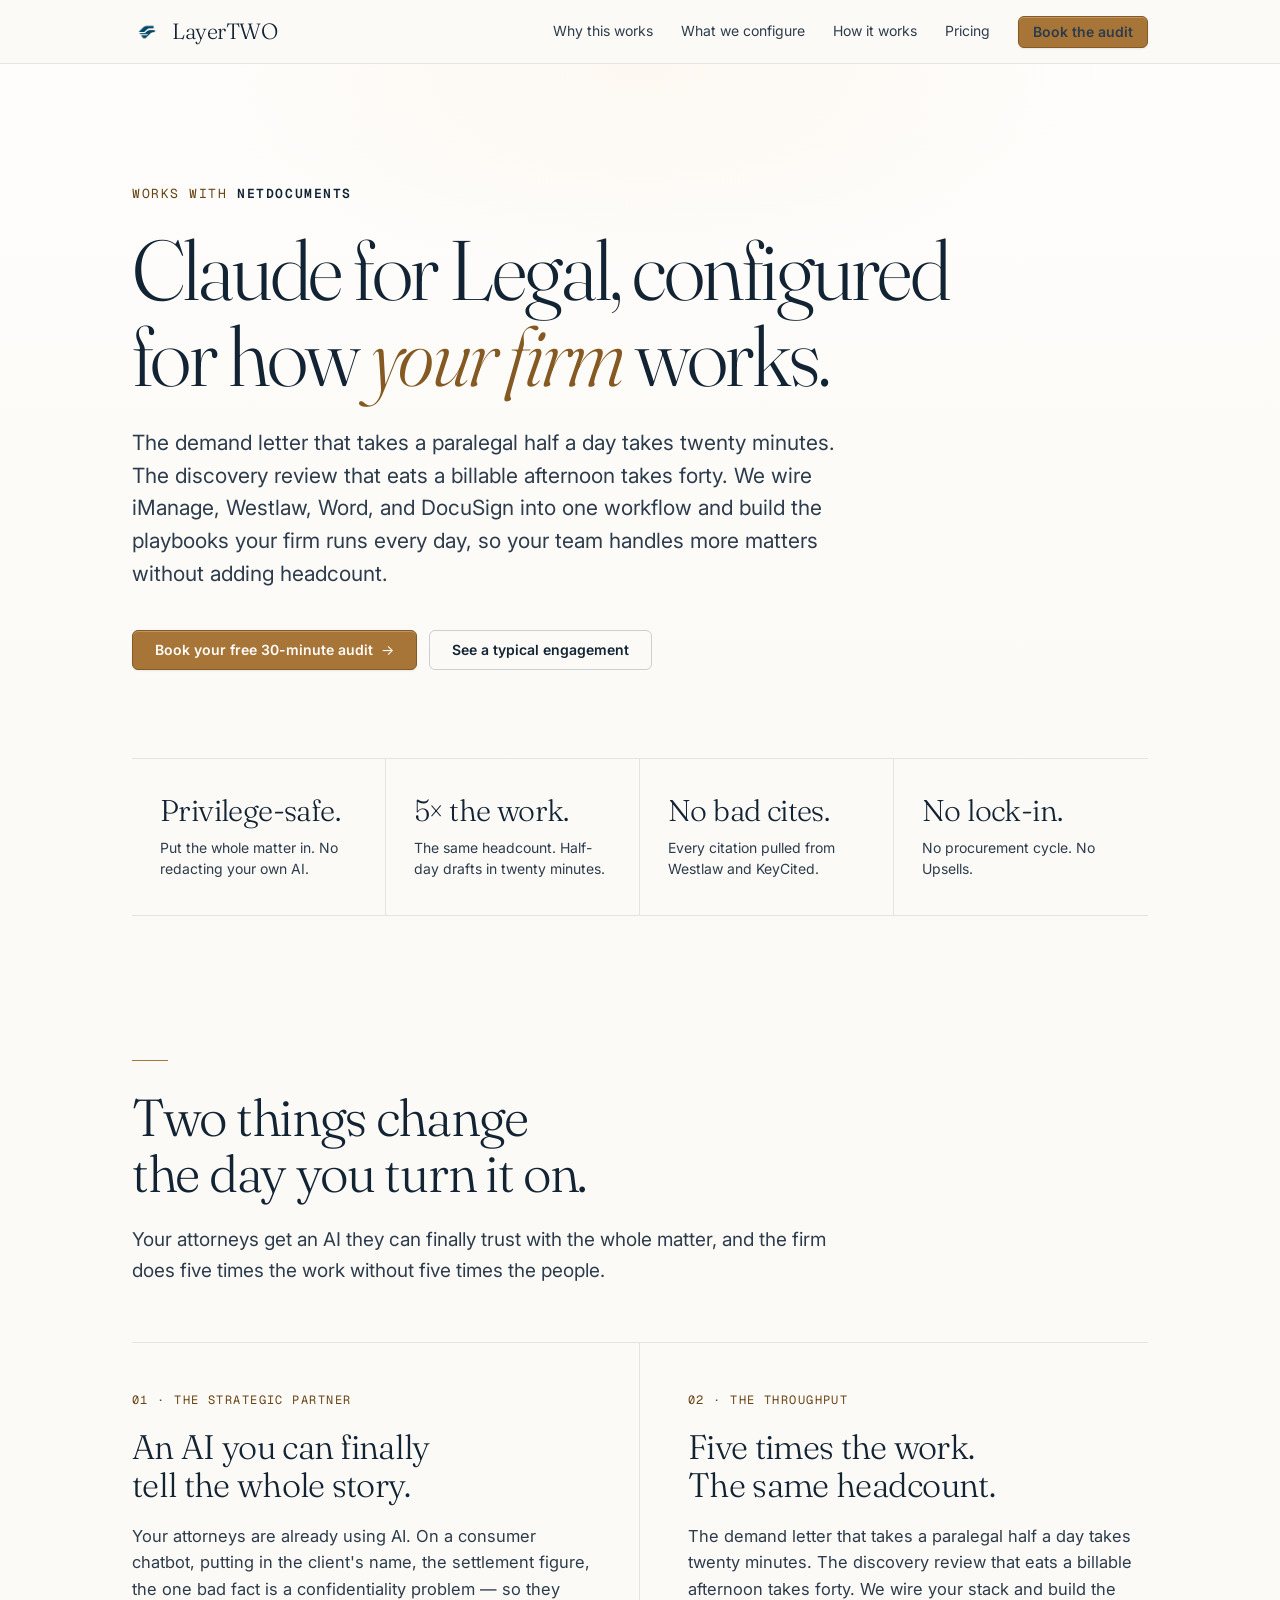
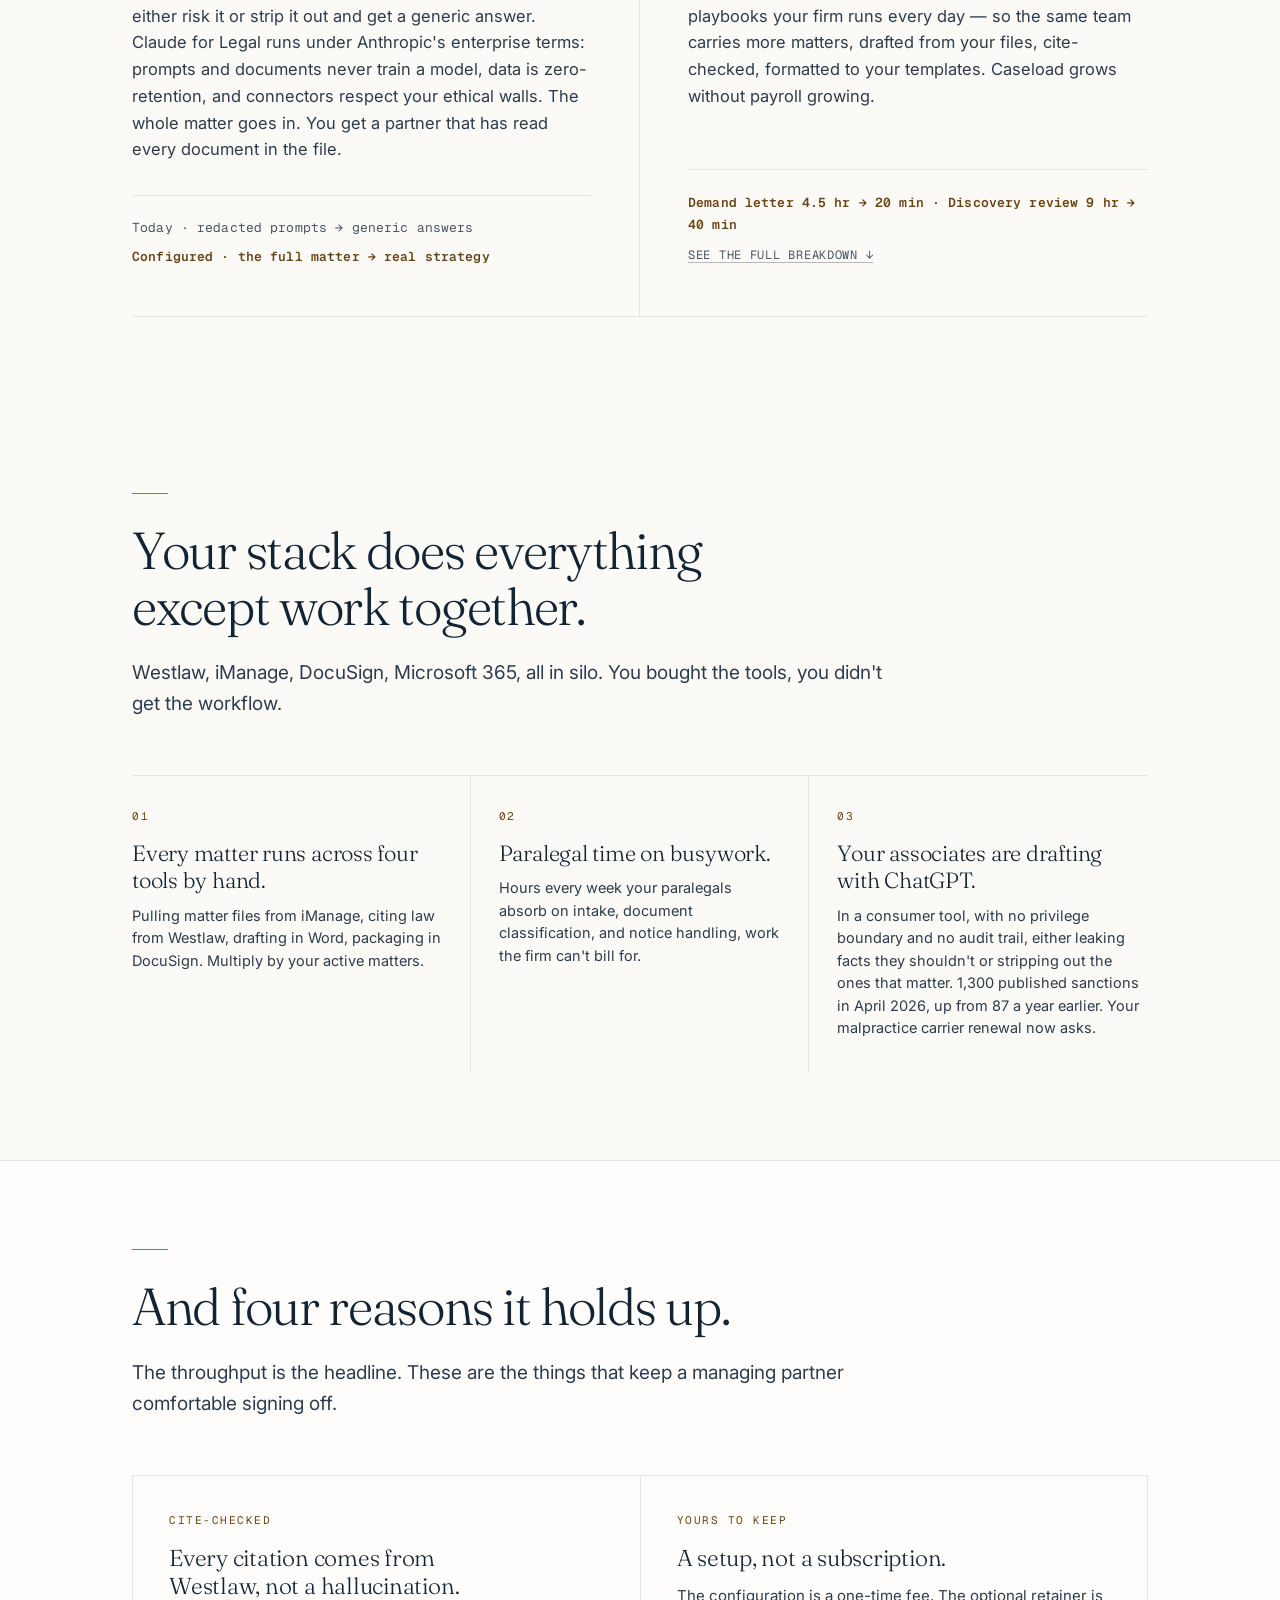
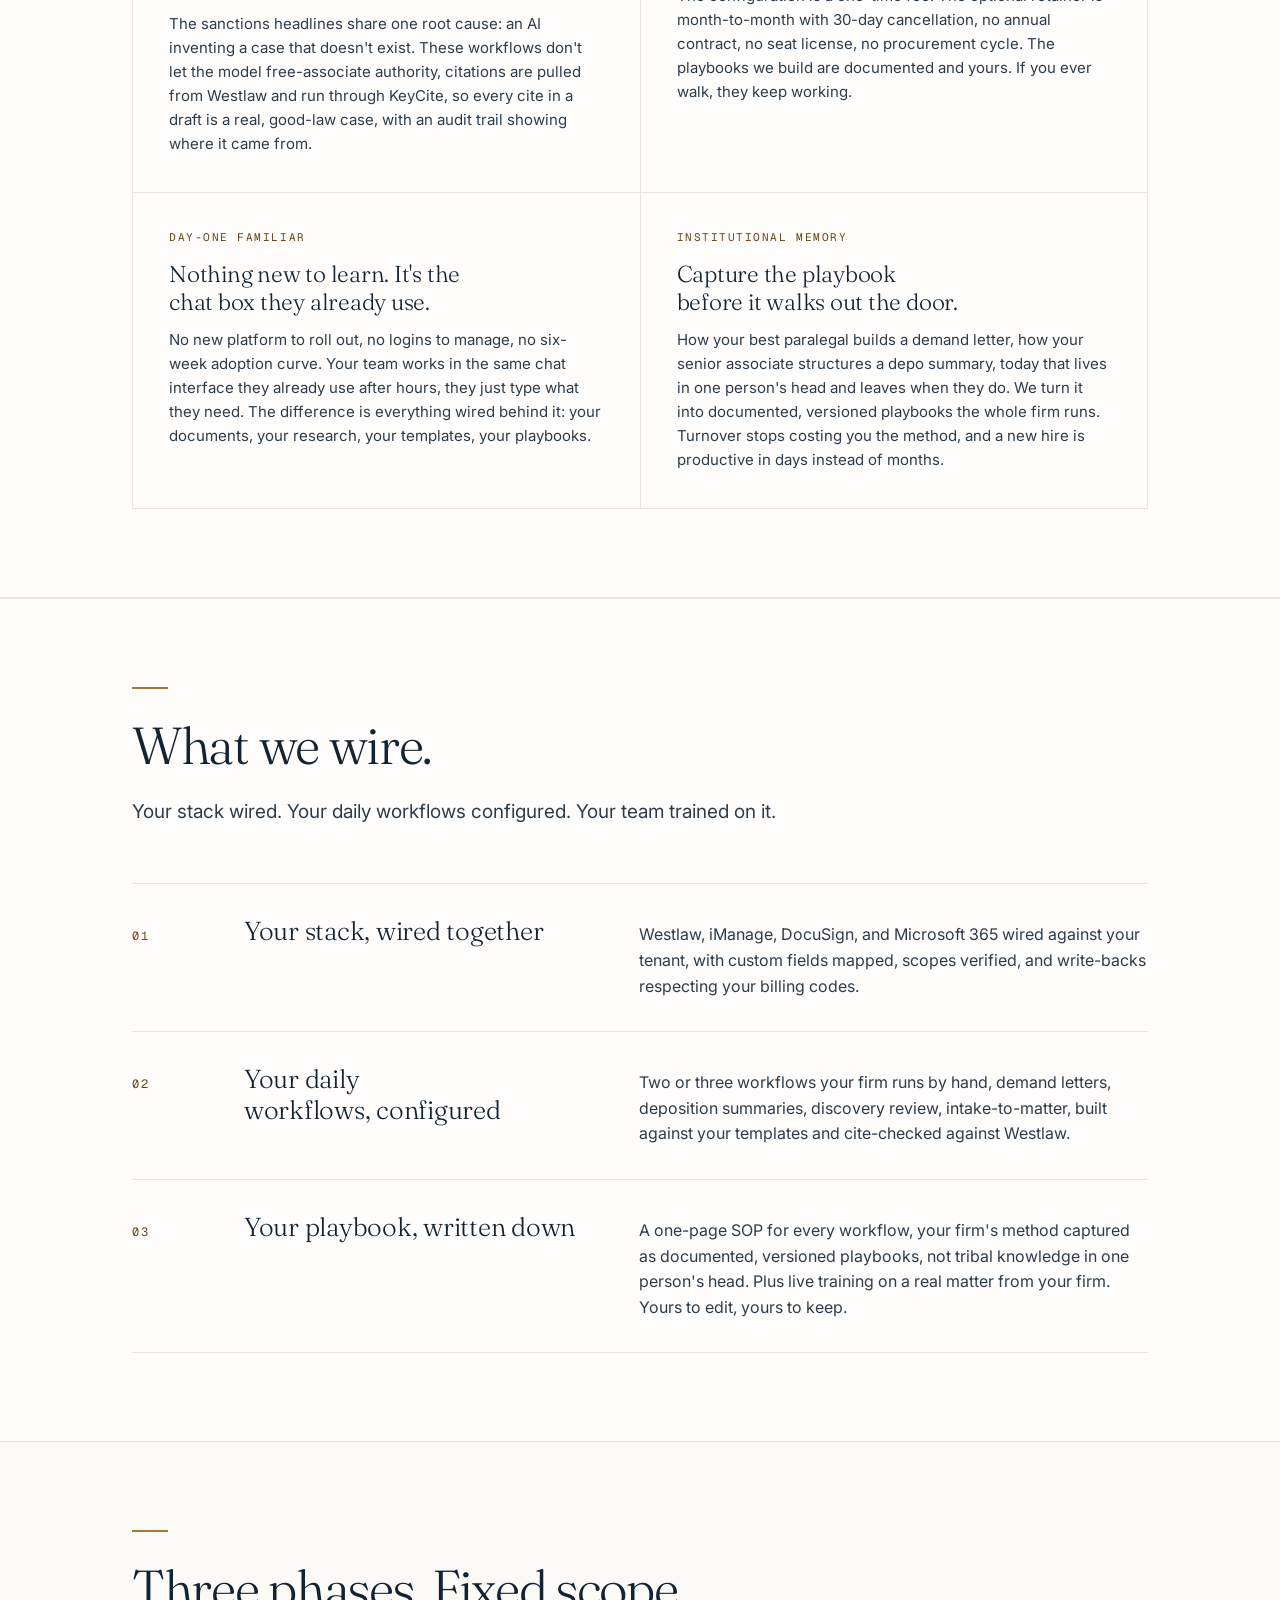
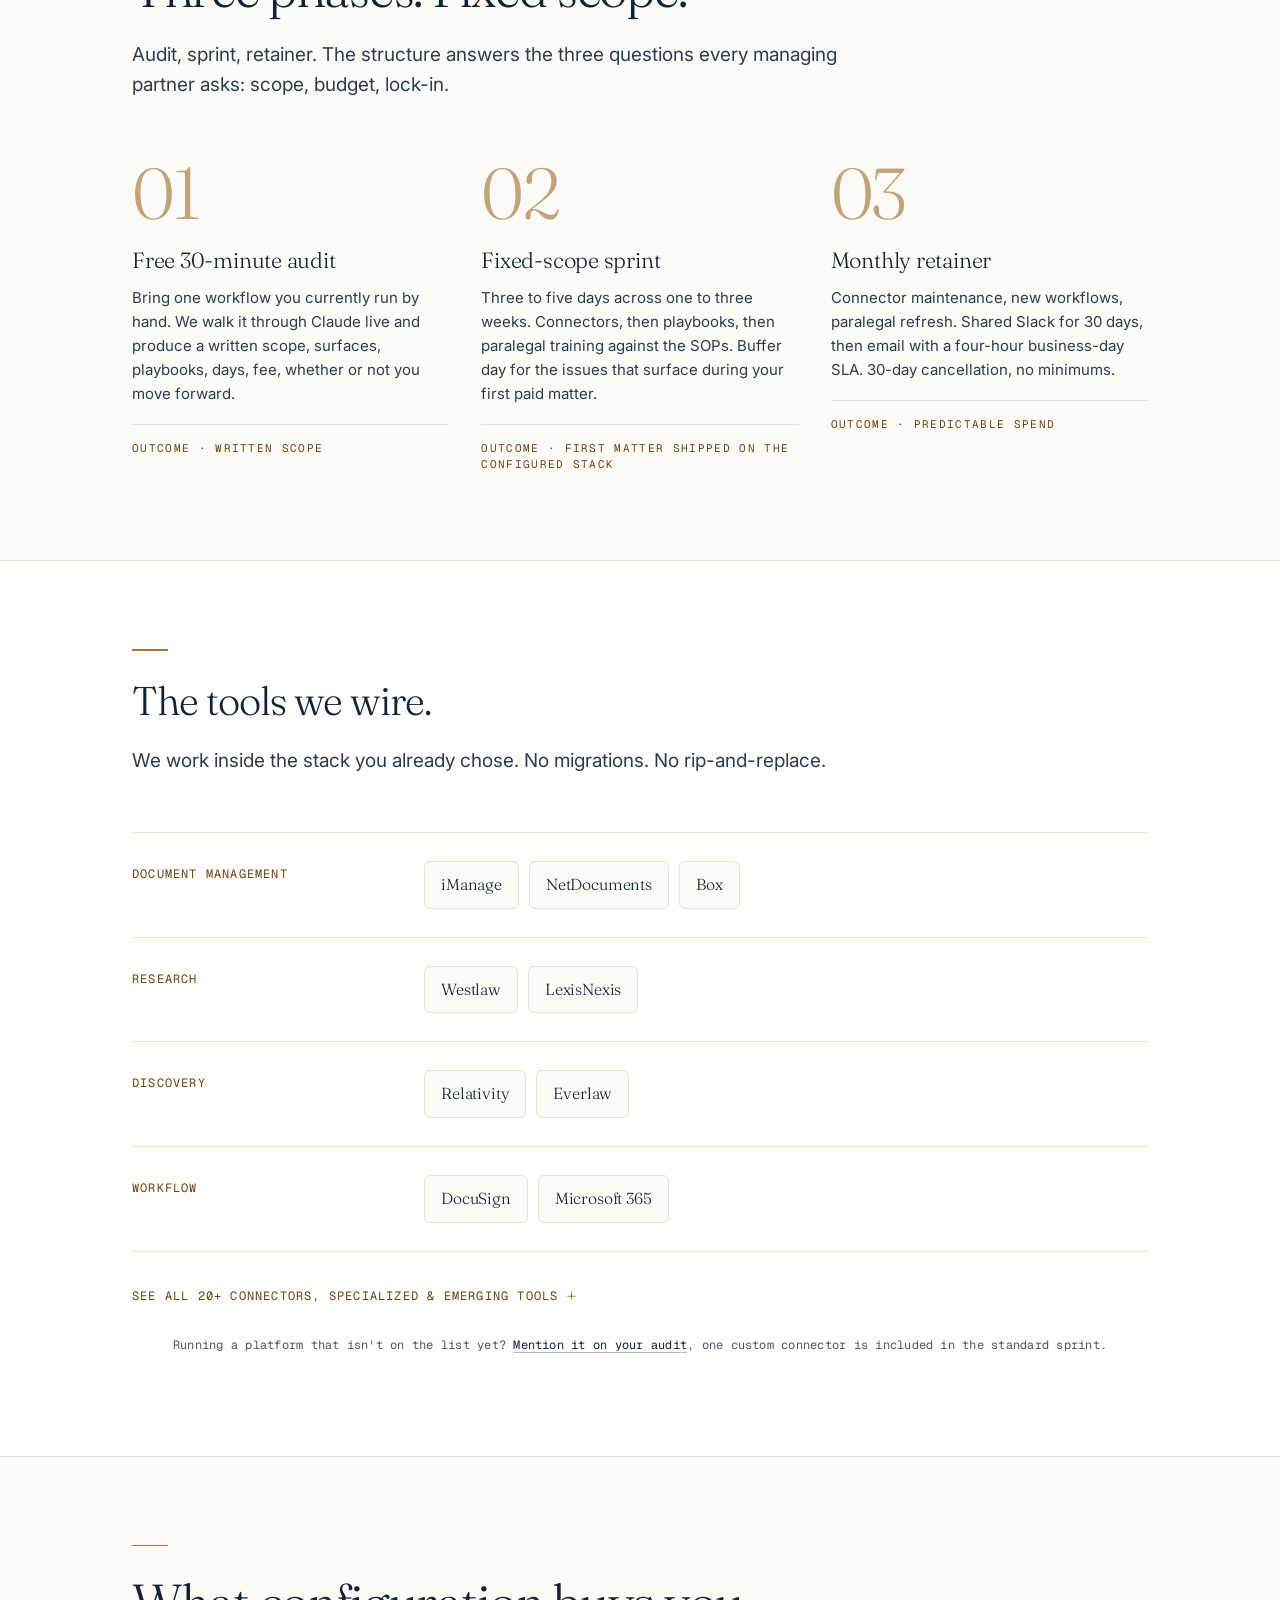
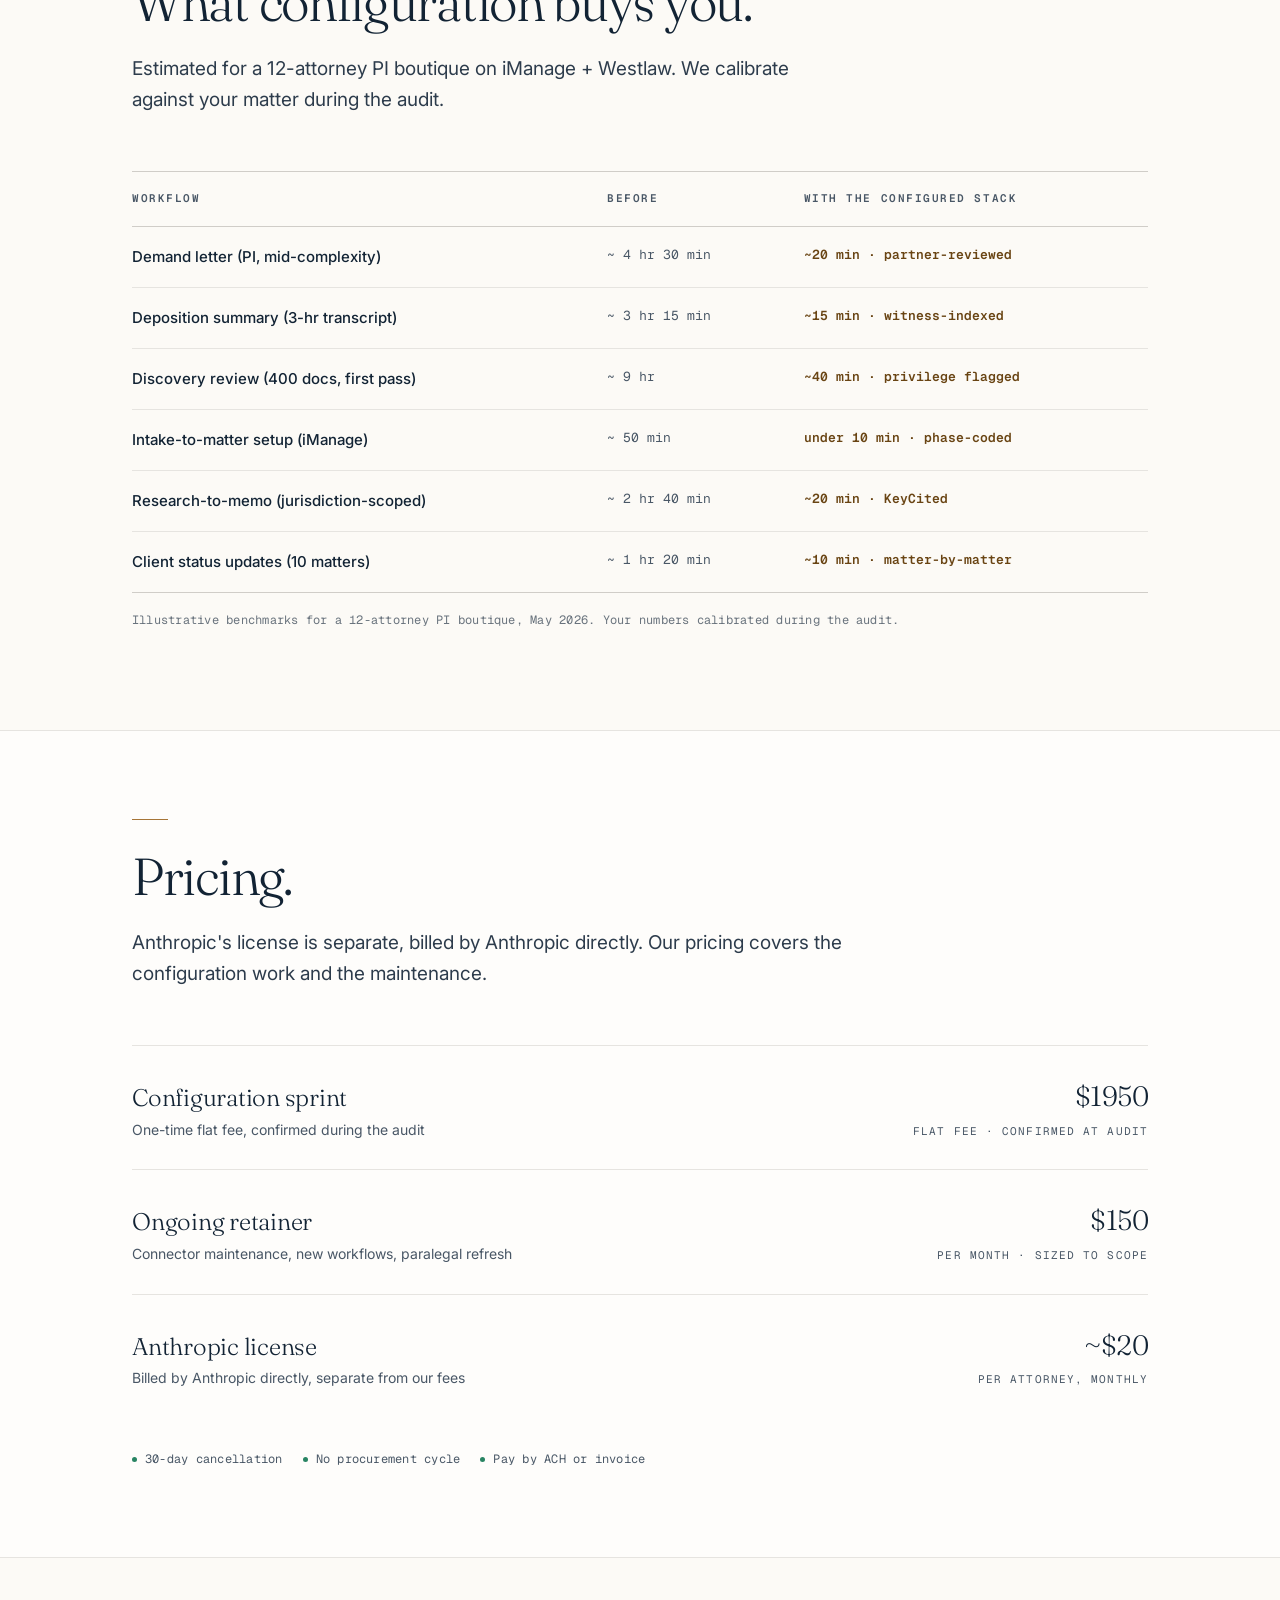
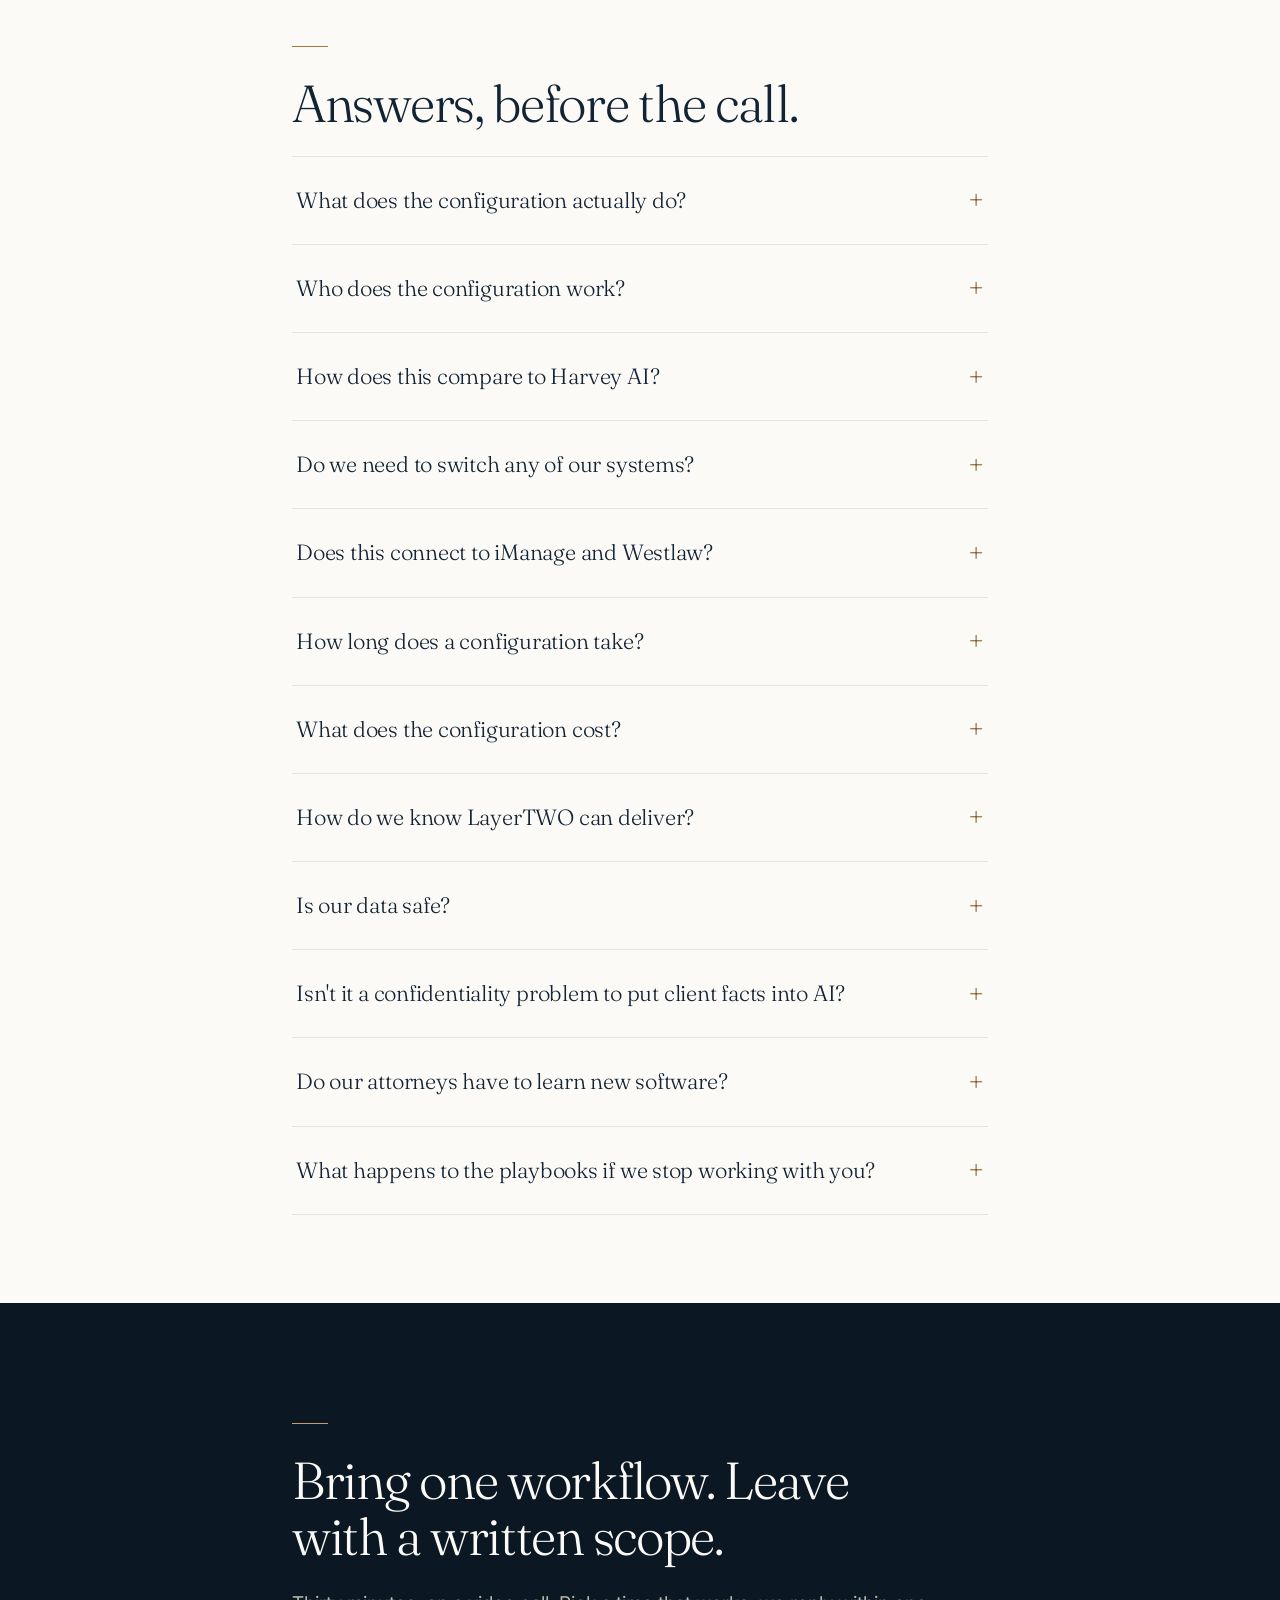
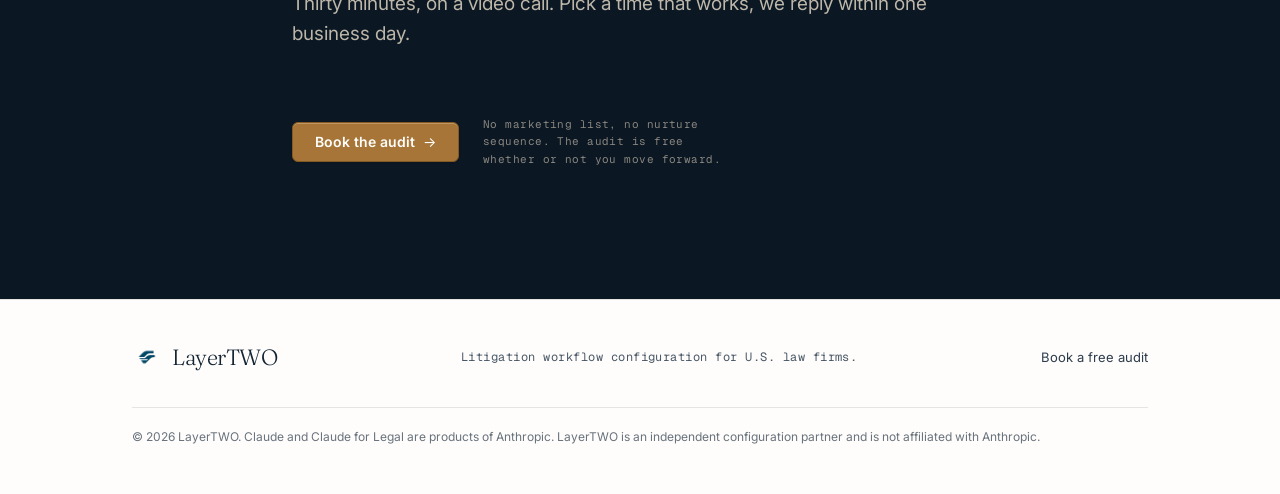
==== commit 12bb47ee: "remove em dashes" ====
--- a/index.html
+++ b/index.html
@@ -201,7 +201,7 @@
 
   /* ---------- Quiet stat strip ---------- */
   .stats {
-    padding: 0 0 88px;
+    padding: 0 0 56px;
   }
   .stats .grid {
     display: grid; grid-template-columns: repeat(4, 1fr);
@@ -229,7 +229,7 @@
   .stat-label { font-size: 14px; line-height: 1.5; color: var(--fg-2); max-width: 26ch; }
 
   /* ---------- Section header ---------- */
-  section { padding: 112px 0; }
+  section { padding: 88px 0; }
   .section-mark {
     width: 36px; height: 1.5px;
     background: var(--brass-500);
@@ -694,7 +694,7 @@
     <div class="section-mark"></div>
     <h2 class="section-h" id="why-h">Two things change the day you turn it on.</h2>
     <p class="section-sub">
-      Your attorneys get an AI they can finally trust with the whole matter — and the firm does five times the work without five times the people.
+      Your attorneys get an AI they can finally trust with the whole matter, and the firm does five times the work without five times the people.
     </p>
     <div class="pillars">
 
@@ -765,7 +765,7 @@
       <li class="pain-item">
         <div class="num">03</div>
         <h4>Your associates are drafting with ChatGPT.</h4>
-        <p>In a consumer tool, with no privilege boundary and no audit trail — either leaking facts they shouldn't or stripping out the ones that matter. 1,300 published sanctions in April 2026, up from 87 a year earlier. Your malpractice carrier renewal now asks.</p>
+        <p>In a consumer tool, with no privilege boundary and no audit trail, either leaking facts they shouldn't or stripping out the ones that matter. 1,300 published sanctions in April 2026, up from 87 a year earlier. Your malpractice carrier renewal now asks.</p>
       </li>
     </ul>
   </div>
@@ -791,22 +791,22 @@
       ===== END SHARPENED-TONE ALTERNATE ===== -->
       <div class="benefit-card">
         <div class="kicker">Cite-checked</div>
-        <h3>Every citation comes from Westlaw — not a hallucination.</h3>
-        <p>The sanctions headlines share one root cause: an AI inventing a case that doesn't exist. These workflows don't let the model free-associate authority — citations are pulled from Westlaw and run through KeyCite, so every cite in a draft is a real, good-law case, with an audit trail showing where it came from.</p>
+        <h3>Every citation comes from Westlaw, not a hallucination.</h3>
+        <p>The sanctions headlines share one root cause: an AI inventing a case that doesn't exist. These workflows don't let the model free-associate authority, citations are pulled from Westlaw and run through KeyCite, so every cite in a draft is a real, good-law case, with an audit trail showing where it came from.</p>
       </div>
 
       <!-- BENEFIT #4 · No lock-in -->
       <div class="benefit-card">
         <div class="kicker">Yours to keep</div>
         <h3>A setup, not a subscription.</h3>
-        <p>The configuration is a one-time fee. The optional retainer is month-to-month with 30-day cancellation — no annual contract, no seat license, no procurement cycle. The playbooks we build are documented and yours. If you ever walk, they keep working.</p>
+        <p>The configuration is a one-time fee. The optional retainer is month-to-month with 30-day cancellation, no annual contract, no seat license, no procurement cycle. The playbooks we build are documented and yours. If you ever walk, they keep working.</p>
       </div>
 
       <!-- BENEFIT #5 · No new software -->
       <div class="benefit-card">
         <div class="kicker">Day-one familiar</div>
         <h3>Nothing new to learn. It's the chat box they already use.</h3>
-        <p>No new platform to roll out, no logins to manage, no six-week adoption curve. Your team works in the same chat interface they already use after hours — they just type what they need. The difference is everything wired behind it: your documents, your research, your templates, your playbooks.</p>
+        <p>No new platform to roll out, no logins to manage, no six-week adoption curve. Your team works in the same chat interface they already use after hours, they just type what they need. The difference is everything wired behind it: your documents, your research, your templates, your playbooks.</p>
       </div>
 
       <!-- BENEFIT #6 · Knowledge base / talent retention -->
@@ -820,7 +820,7 @@
       <div class="benefit-card">
         <div class="kicker">Institutional memory</div>
         <h3>Capture the playbook before it walks out the door.</h3>
-        <p>How your best paralegal builds a demand letter, how your senior associate structures a depo summary — today that lives in one person's head and leaves when they do. We turn it into documented, versioned playbooks the whole firm runs. Turnover stops costing you the method, and a new hire is productive in days instead of months.</p>
+        <p>How your best paralegal builds a demand letter, how your senior associate structures a depo summary, today that lives in one person's head and leaves when they do. We turn it into documented, versioned playbooks the whole firm runs. Turnover stops costing you the method, and a new hire is productive in days instead of months.</p>
       </div>
 
     </div>
@@ -849,7 +849,7 @@
       <div class="config-row">
         <div class="num">03</div>
         <h3>Your playbook, written down</h3>
-        <p>A one-page SOP for every workflow — your firm's method captured as documented, versioned playbooks, not tribal knowledge in one person's head. Plus live training on a real matter from your firm. Yours to edit, yours to keep.</p>
+        <p>A one-page SOP for every workflow, your firm's method captured as documented, versioned playbooks, not tribal knowledge in one person's head. Plus live training on a real matter from your firm. Yours to edit, yours to keep.</p>
       </div>
     </div>
   </div>
@@ -1094,15 +1094,15 @@
       </details>
       <details>
         <summary>Isn't it a confidentiality problem to put client facts into AI?</summary>
-        <p>It is on a consumer chatbot — which is exactly why most firms either avoid AI or strip the facts out of it. Claude for Legal runs under Anthropic's enterprise terms: your prompts and documents never train a model, data is zero-retention, and MCP connectors respect your ethical walls. The whole matter can go in. We document the access boundaries in the SOP we hand off, so you can show your carrier and your clients exactly where data goes.</p>
+        <p>It is on a consumer chatbot, which is exactly why most firms either avoid AI or strip the facts out of it. Claude for Legal runs under Anthropic's enterprise terms: your prompts and documents never train a model, data is zero-retention, and MCP connectors respect your ethical walls. The whole matter can go in. We document the access boundaries in the SOP we hand off, so you can show your carrier and your clients exactly where data goes.</p>
       </details>
       <details>
         <summary>Do our attorneys have to learn new software?</summary>
-        <p>No. Your team works in the same chat interface they already use after hours — they just type what they need. There's no new platform to roll out, no logins to manage, and no adoption curve. The configuration is everything wired behind that chat box: your documents, your research, your templates, and your playbooks.</p>
+        <p>No. Your team works in the same chat interface they already use after hours, they just type what they need. There's no new platform to roll out, no logins to manage, and no adoption curve. The configuration is everything wired behind that chat box: your documents, your research, your templates, and your playbooks.</p>
       </details>
       <details>
         <summary>What happens to the playbooks if we stop working with you?</summary>
-        <p>They're yours. Every playbook is documented, versioned, and editable, and the retainer is month-to-month with 30-day cancellation — no annual contract and no seat license to LayerTWO. If you walk, the configuration and the playbooks keep working.</p>
+        <p>They're yours. Every playbook is documented, versioned, and editable, and the retainer is month-to-month with 30-day cancellation, no annual contract and no seat license to LayerTWO. If you walk, the configuration and the playbooks keep working.</p>
       </details>
     </div>
   </div>
